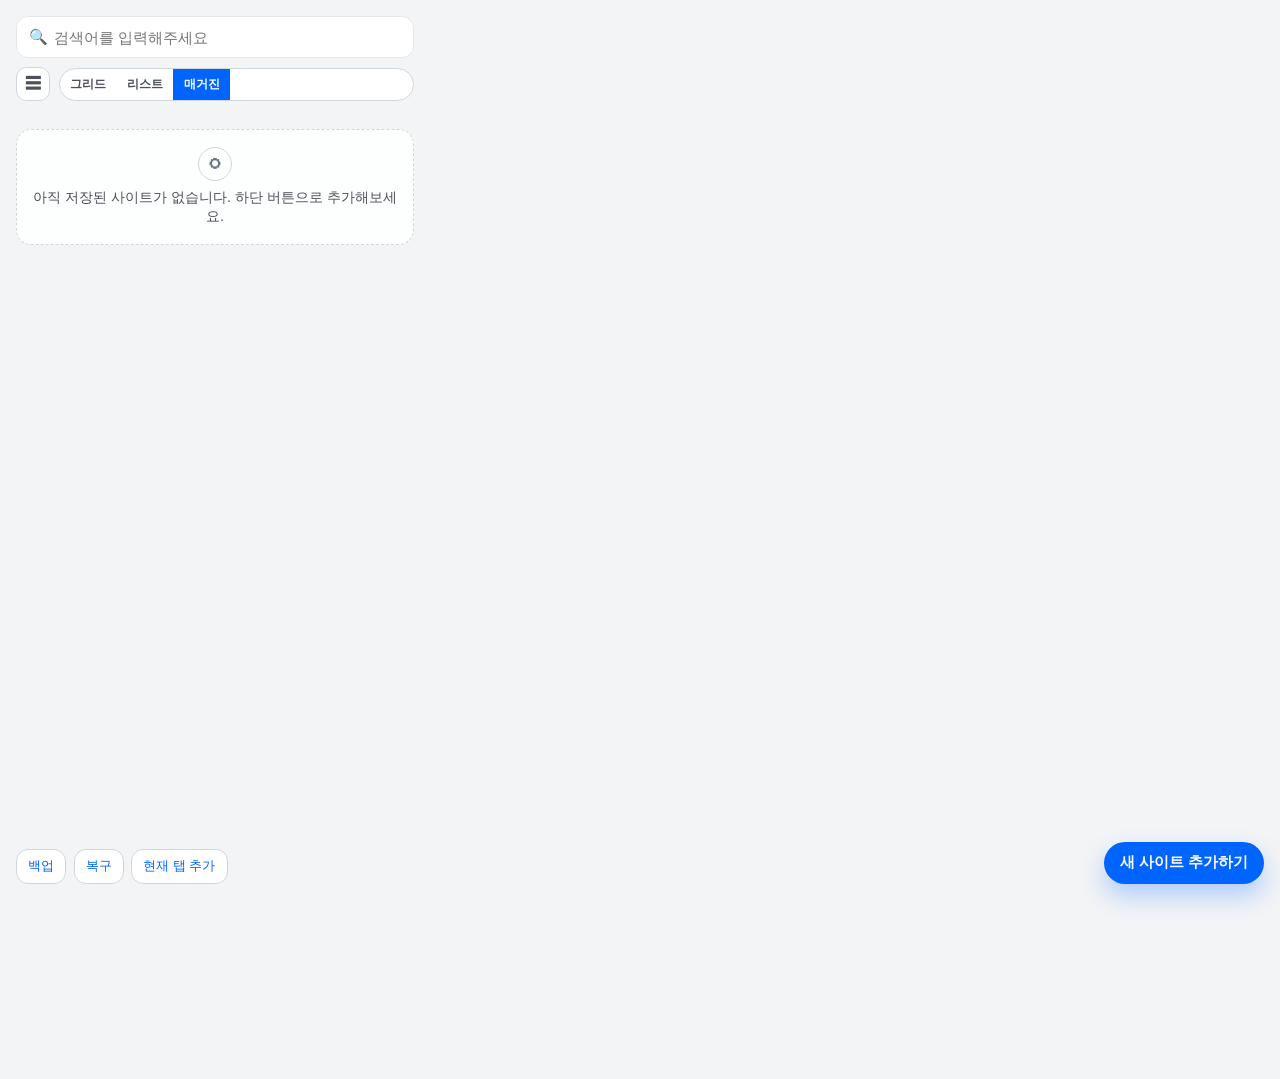
==== extension/popup.html @ ca42a6a8 "feat: implement side panel for folder and tag management with collapsible folders - Added a side pan" ====
<!DOCTYPE html>
<html lang="ko">
<head>
  <meta charset="UTF-8" />
  <meta name="viewport" content="width=device-width, initial-scale=1.0" />
  <title>Remember</title>
  <link rel="stylesheet" href="../app-style.css" />
</head>
<body data-app-context="extension">
  <div class="app-shell">
    <aside id="sidePanel" class="side-panel">
      <div class="side-head">
        <h1>기억해둘 사이트 모음</h1>
        <button id="closeSidePanelBtn" class="side-close" type="button">닫기</button>
      </div>

      <section class="side-section">
        <h2>기본/스마트 뷰</h2>
        <div id="suggestions"></div>
      </section>

      <section class="side-section">
        <div class="facet-toggle" id="facetToggle">
          <button id="showFolderPaneBtn" type="button" data-facet="folders" class="active">폴더</button>
          <button id="showTagPaneBtn" type="button" data-facet="tags">태그</button>
        </div>

        <div id="foldersPane" class="facet-pane">
          <div id="folderFilters"></div>
        </div>

        <div id="tagsPane" class="facet-pane" hidden>
          <details id="tagAccordion" class="tag-accordion">
            <summary>태그 목록</summary>
            <input id="tagSearchInput" type="text" placeholder="태그 검색" />
            <div id="tagFilters"></div>
          </details>
        </div>
      </section>

      <div class="side-footer">
        <button id="openSettingsBtn" class="settings-side-btn" type="button">설정</button>
      </div>
    </aside>

    <div id="sideBackdrop" class="side-backdrop" hidden></div>

    <div class="main-panel">
      <header>
        <div class="controls">
          <button id="openSidePanelBtn" class="menu-btn" type="button">☰</button>
          <div class="search-wrap">
            <span class="search-icon" aria-hidden="true">&#128269;</span>
            <input type="text" id="searchInput" placeholder="검색어를 입력해주세요" />
          </div>
          <select id="sortSelect" hidden>
            <option value="recentAdd">최근 추가</option>
            <option value="recentVisit">최근 방문</option>
            <option value="frequent">자주 방문</option>
          </select>
          <select id="folderFilterSelect" hidden>
            <option value="">전체 폴더</option>
          </select>
          <div class="view-toggle" id="viewToggle">
            <button type="button" data-view-mode="grid">그리드</button>
            <button type="button" data-view-mode="list">리스트</button>
            <button type="button" data-view-mode="magazine" class="active">매거진</button>
          </div>
        </div>
      </header>

      <main>
        <section id="bulkBar" class="bulk-bar" hidden>
          <span id="bulkCount">0개 선택됨</span>
          <button id="bulkToggleVisibleBtn" type="button">현재 목록 전체 선택</button>
          <button id="bulkMoveFolderBtn" type="button">폴더 이동</button>
          <button id="bulkAddTagBtn" type="button">태그 추가</button>
          <button id="bulkRemoveTagBtn" type="button">태그 제거</button>
          <button id="bulkDeleteBtn" type="button" class="danger">선택 삭제</button>
          <button id="bulkClearBtn" type="button">선택 해제</button>
        </section>
        <section id="cardsContainer"></section>
      </main>
    </div>
  </div>

  <div class="settings-overlay" id="settingsOverlay" hidden>
    <section class="settings-panel" role="dialog" aria-modal="true" aria-labelledby="settingsTitle">
      <div class="settings-head">
        <h2 id="settingsTitle">설정</h2>
        <button id="closeSettingsBtn" type="button" class="settings-close">닫기</button>
      </div>

      <section class="appearance-panel">
        <h3>보기 설정</h3>
        <div class="theme-mode-group" id="themeModeGroup" role="group" aria-label="테마 모드">
          <button id="themeAutoBtn" type="button" class="theme-mode-btn" data-theme-mode="auto">자동</button>
          <button id="themeLightBtn" type="button" class="theme-mode-btn" data-theme-mode="light">라이트</button>
          <button id="themeDarkBtn" type="button" class="theme-mode-btn" data-theme-mode="dark">다크</button>
        </div>
        <p id="themeModeHint" class="theme-mode-hint">시스템 테마에 맞춰 자동 적용</p>
      </section>

      <section class="drive-panel">
        <div class="drive-head">
          <h2>Google Drive 동기화</h2>
          <span id="driveStatus" class="drive-status offline">미연결</span>
        </div>
        <div class="drive-actions">
          <button id="driveConnectBtn" type="button">Google 연결</button>
          <button id="driveSyncBtn" type="button" class="primary">양방향 동기화</button>
          <button id="drivePushBtn" type="button">Drive 저장</button>
          <button id="drivePullBtn" type="button">Drive 불러오기</button>
        </div>
        <details class="drive-settings">
          <summary>OAuth 설정</summary>
          <label for="googleClientIdInput">Google OAuth Client ID</label>
          <input id="googleClientIdInput" type="text" placeholder="xxxx.apps.googleusercontent.com" />
          <div class="drive-settings-actions">
            <button id="saveGoogleConfigBtn" type="button">Client ID 저장</button>
            <button id="clearGoogleConfigBtn" type="button">초기화</button>
          </div>
          <p>
            웹과 확장프로그램에서 같은 Client ID를 쓰면 동일한 Drive appDataFolder 파일을 공유합니다.
          </p>
        </details>
      </section>
    </section>
  </div>

  <div class="bottom-utils">
    <button id="exportBtn">백업</button>
    <button id="importBtn">복구</button>
    <button id="bookmarkletBtn">북마클릿</button>
    <button id="saveCurrentTabBtn">현재 탭 추가</button>
  </div>

  <div class="bottom-cta">
    <button id="openSheetBtn">새 사이트 추가하기</button>
  </div>

  <input type="file" id="importFile" accept="application/json" hidden />
  <div id="toastContainer"></div>

  <div class="reader-overlay" id="readerOverlay" hidden>
    <article class="reader-panel">
      <div class="reader-head">
        <button id="readerCloseBtn" type="button">닫기</button>
        <a id="readerOpenOriginal" href="#" target="_blank" rel="noopener noreferrer">원문 열기</a>
      </div>
      <h2 id="readerTitle"></h2>
      <p id="readerSubline"></p>
      <div id="readerImages" class="reader-images"></div>
      <div id="readerBody" class="reader-body"></div>
    </article>
  </div>

  <div class="sheet-overlay" id="sheetOverlay">
    <div class="sheet" id="sheet">
      <div class="sheet-header" id="sheetTitle">새 사이트 추가</div>
      <div class="field-group" id="step1">
        <label for="siteUrl">URL</label>
        <input type="url" id="siteUrl" placeholder="https://example.com" required />
        <div class="sheet-buttons">
          <button type="button" class="btn-secondary" id="cancelBtn1">취소</button>
          <button type="button" class="btn-primary" id="nextBtn">다음</button>
        </div>
      </div>
      <div class="field-group" id="step2">
        <div class="metadata-preview" id="metadataPreview" hidden>
          <img id="metadataThumb" alt="미리보기 썸네일" />
          <div class="metadata-preview-text">
            <div class="metadata-site">
              <img id="metadataFavicon" alt="" />
              <span id="metadataDomain"></span>
            </div>
            <p id="metadataDescription"></p>
          </div>
        </div>
        <p class="metadata-hint" id="metadataHint">URL 입력 시 Open Graph 메타데이터를 자동 추출합니다.</p>
        <label for="siteName">사이트 이름</label>
        <input type="text" id="siteName" placeholder="사이트 이름" />
        <label for="siteFolder">폴더</label>
        <input type="text" id="siteFolder" placeholder="기본" list="folderSuggestions" />
        <label for="siteThumbUrl">썸네일 URL</label>
        <input type="url" id="siteThumbUrl" placeholder="자동 추출" />
        <label for="siteFaviconUrl">파비콘 URL</label>
        <input type="url" id="siteFaviconUrl" placeholder="자동 추출" />
        <label for="siteTags">태그 (띄어쓰기 또는 쉼표로 구분)</label>
        <input type="text" id="siteTags" placeholder="예: 개발 디자인" list="tagSuggestions" />
        <label for="siteDesc">메모 (선택)</label>
        <textarea id="siteDesc" rows="3" placeholder="메모"></textarea>
        <div class="sheet-buttons">
          <button type="button" class="btn-secondary" id="backBtn">이전</button>
          <button type="button" class="btn-primary" id="saveBtn">완료</button>
        </div>
      </div>
    </div>
  </div>

  <datalist id="folderSuggestions"></datalist>
  <datalist id="tagSuggestions"></datalist>

  <script src="../app.js"></script>
</body>
</html>
---- app-style.css ----
:root {
  --toss-blue: #0064ff;
  --gray-50: #f9fafb;
  --gray-100: #f2f4f6;
  --gray-200: #e5e8eb;
  --gray-300: #d1d6db;
  --gray-700: #4d5159;
  --gray-800: #374151;
  --card-radius: 1.25rem;
  --transition-fast: 0.25s;
}

* {
  box-sizing: border-box;
}

body {
  margin: 0;
  font-family: "Segoe UI", "Apple SD Gothic Neo", sans-serif;
  background-color: var(--gray-100);
  color: var(--gray-700);
  min-height: 100vh;
  position: relative;
  padding-bottom: 7.2rem;
  transition: background-color var(--transition-fast), color var(--transition-fast);
}

[hidden] {
  display: none !important;
}

.app-shell {
  display: grid;
  grid-template-columns: 272px minmax(0, 1fr);
  min-height: 100vh;
}

.side-panel {
  position: sticky;
  top: 0;
  height: 100vh;
  overflow-y: auto;
  border-right: 1px solid var(--gray-200);
  background: rgba(255, 255, 255, 0.78);
  backdrop-filter: blur(10px);
  padding: 0.95rem 0.75rem 0.75rem;
  display: flex;
  flex-direction: column;
  gap: 0.75rem;
}

.side-head {
  display: flex;
  align-items: center;
  justify-content: space-between;
  gap: 0.45rem;
}

.side-head h1 {
  margin: 0;
  font-size: 1.05rem;
  line-height: 1.3;
  color: var(--gray-800);
}

.side-close {
  display: none;
  border: 1px solid var(--gray-300);
  border-radius: 0.6rem;
  background: #fff;
  color: var(--gray-700);
  font-size: 0.76rem;
  font-weight: 600;
  padding: 0.35rem 0.5rem;
  cursor: pointer;
}

.side-section {
  border: 1px solid var(--gray-200);
  background: rgba(255, 255, 255, 0.88);
  border-radius: 0.82rem;
  padding: 0.58rem;
}

.side-section h2 {
  margin: 0 0 0.52rem;
  font-size: 0.78rem;
  color: #64748b;
  font-weight: 700;
}

#suggestions {
  display: flex;
  flex-direction: column;
  gap: 0.34rem;
}

.suggestion {
  border: 1px solid var(--gray-300);
  border-radius: 0.65rem;
  background: #fff;
  color: var(--gray-700);
  font-size: 0.78rem;
  font-weight: 600;
  padding: 0.45rem 0.55rem;
  cursor: pointer;
}

.facet-toggle {
  display: grid;
  grid-template-columns: 1fr 1fr;
  gap: 0.42rem;
  margin-bottom: 0.5rem;
}

.facet-toggle button {
  border: 1px solid var(--gray-300);
  border-radius: 0.62rem;
  background: #fff;
  color: var(--gray-700);
  font-size: 0.77rem;
  font-weight: 700;
  padding: 0.42rem 0.4rem;
  cursor: pointer;
}

.facet-toggle button.active {
  border-color: var(--toss-blue);
  background: rgba(0, 100, 255, 0.12);
  color: #0b4ccc;
}

.facet-pane {
  min-width: 0;
}

.tag-accordion summary {
  cursor: pointer;
  font-size: 0.78rem;
  color: var(--gray-800);
  font-weight: 700;
}

#tagSearchInput {
  margin-top: 0.45rem;
  width: 100%;
  border: 1px solid var(--gray-200);
  border-radius: 0.6rem;
  padding: 0.45rem 0.56rem;
  font-size: 0.78rem;
}

#folderFilters {
  display: flex;
  flex-direction: column;
  gap: 0.35rem;
}

.folder-chip {
  width: 100%;
  display: inline-flex;
  align-items: center;
  gap: 0.35rem;
  padding: 0.41rem 0.58rem;
  border-radius: 0.68rem;
  border: 1px solid var(--gray-300);
  background: #fff;
  color: var(--gray-700);
  font-size: 0.78rem;
  font-weight: 600;
  cursor: pointer;
  user-select: none;
  justify-content: flex-start;
}

.folder-chip.folder-node {
  padding-left: calc(0.6rem + (var(--level, 0) * 0.95rem));
}

.folder-chip::before {
  content: "";
  width: 0.5rem;
  height: 0.37rem;
  border: 1.4px solid currentColor;
  border-radius: 2px;
  border-top-width: 2px;
  opacity: 0.62;
  flex: 0 0 auto;
}

.folder-chip .count {
  margin-left: auto;
  border-radius: 999px;
  background: rgba(15, 23, 42, 0.08);
  padding: 0.08rem 0.34rem;
  font-size: 0.68rem;
  font-weight: 700;
  line-height: 1.2;
  min-width: 1.7rem;
  text-align: center;
}

.folder-toggle {
  color: inherit;
  width: 1rem;
  height: 1rem;
  border-radius: 4px;
  padding: 0.02rem;
  margin-right: 0.1rem;
  font-size: 0.74rem;
  line-height: 1;
  cursor: pointer;
  opacity: 0.8;
  flex: 0 0 auto;
  display: inline-flex;
  align-items: center;
  justify-content: center;
}

.folder-toggle:hover {
  opacity: 1;
}

.folder-chip.active {
  background: var(--toss-blue);
  border-color: var(--toss-blue);
  color: #fff;
}

.folder-chip.active .count {
  background: rgba(255, 255, 255, 0.2);
}

.folder-chip.drop-ready {
  border-color: var(--toss-blue);
  box-shadow: 0 0 0 2px rgba(0, 100, 255, 0.2);
}

body.dragging-bookmark .folder-chip {
  transition: box-shadow 0.16s ease, border-color 0.16s ease;
}

#tagFilters {
  margin-top: 0.46rem;
  display: flex;
  flex-wrap: wrap;
  gap: 0.42rem;
}

.tag-chip {
  padding: 0.33rem 0.66rem;
  border: 1px solid var(--gray-300);
  border-radius: 999px;
  font-size: 0.74rem;
  cursor: pointer;
  user-select: none;
  background-color: #fff;
}

.tag-chip::before {
  content: "#";
  margin-right: 0.22rem;
  opacity: 0.72;
}

.tag-chip.selected {
  background-color: var(--toss-blue);
  color: #fff;
  border-color: var(--toss-blue);
}

.tag-empty {
  font-size: 0.75rem;
  color: #64748b;
  padding: 0.25rem 0.1rem;
}

.side-footer {
  margin-top: auto;
  padding-top: 0.2rem;
}

.settings-side-btn {
  width: 100%;
  border: 1px solid var(--gray-300);
  background: #fff;
  color: var(--gray-700);
  border-radius: 0.7rem;
  padding: 0.5rem 0.62rem;
  font-size: 0.8rem;
  font-weight: 700;
  cursor: pointer;
}

.main-panel {
  min-width: 0;
}

header {
  padding: 1rem 1rem 0.35rem;
}

.controls {
  margin-top: 0;
  display: flex;
  align-items: center;
  gap: 0.58rem;
}

.search-wrap {
  flex: 1;
  min-width: 0;
  display: flex;
  align-items: center;
  gap: 0.42rem;
  border: 1px solid var(--gray-200);
  border-radius: 0.74rem;
  background: #fff;
  padding: 0 0.72rem;
}

.search-icon {
  color: #64748b;
  font-size: 0.94rem;
  line-height: 1;
  flex: 0 0 auto;
}

.menu-btn {
  display: none;
  border: 1px solid var(--gray-300);
  background: #fff;
  color: var(--gray-700);
  border-radius: 0.64rem;
  width: 2.1rem;
  height: 2.1rem;
  font-size: 1rem;
  font-weight: 700;
  cursor: pointer;
}

.search-wrap input[type="text"] {
  flex: 1;
  min-width: 0;
  padding: 0.72rem 0;
  border: none;
  outline: none;
  background: transparent;
  font-size: 0.95rem;
  color: inherit;
}

.controls select {
  padding: 0.65rem 0.82rem;
  font-size: 0.88rem;
  border-radius: 0.7rem;
  border: 1px solid var(--gray-200);
  background-color: #fff;
  color: var(--gray-700);
}

.view-toggle {
  display: inline-flex;
  align-items: center;
  border: 1px solid var(--gray-300);
  border-radius: 999px;
  background: #fff;
  overflow: hidden;
  margin-left: auto;
}

.view-toggle button {
  border: none;
  background: transparent;
  color: var(--gray-700);
  font-size: 0.76rem;
  font-weight: 600;
  padding: 0.44rem 0.65rem;
  cursor: pointer;
}

.view-toggle button.active {
  background: var(--toss-blue);
  color: #fff;
}

.side-backdrop {
  display: none;
}

.settings-overlay {
  position: fixed;
  inset: 0;
  z-index: 220;
  display: flex;
  align-items: flex-start;
  justify-content: center;
  padding: 0 1rem 1rem;
  background: rgba(15, 23, 42, 0.18);
  backdrop-filter: blur(6px);
  opacity: 0;
  pointer-events: none;
  transition: opacity var(--transition-fast);
}

.settings-overlay.open {
  opacity: 1;
  pointer-events: auto;
}

.settings-panel {
  width: min(940px, 100%);
  margin-top: 4.1rem;
  border-radius: 1.15rem;
  border: 1px solid rgba(255, 255, 255, 0.7);
  background: rgba(255, 255, 255, 0.72);
  backdrop-filter: blur(16px) saturate(140%);
  box-shadow: 0 18px 40px rgba(15, 23, 42, 0.18);
  max-height: calc(100vh - 5.2rem);
  overflow-y: auto;
  padding: 1rem;
  transform: translateY(-10px) scale(0.985);
  transition: transform var(--transition-fast);
}

.settings-overlay.open .settings-panel {
  transform: translateY(0) scale(1);
}

.settings-head {
  display: flex;
  align-items: center;
  justify-content: space-between;
  gap: 0.8rem;
  margin-bottom: 0.85rem;
}

.settings-head h2 {
  margin: 0;
  font-size: 1rem;
  color: var(--gray-800);
}

.settings-close {
  border: 1px solid var(--gray-300);
  background: rgba(255, 255, 255, 0.85);
  color: var(--gray-700);
  border-radius: 0.65rem;
  padding: 0.4rem 0.7rem;
  font-size: 0.8rem;
  font-weight: 600;
  cursor: pointer;
}

.appearance-panel {
  margin-bottom: 0.75rem;
  border: 1px solid var(--gray-200);
  border-radius: 0.9rem;
  padding: 0.7rem;
  background: rgba(255, 255, 255, 0.8);
}

.appearance-panel h3 {
  margin: 0 0 0.5rem;
  font-size: 0.86rem;
  color: var(--gray-800);
}

.theme-mode-group {
  display: grid;
  grid-template-columns: repeat(3, minmax(0, 1fr));
  gap: 0.45rem;
}

.theme-mode-btn {
  border: 1px solid var(--gray-300);
  border-radius: 0.7rem;
  background: #fff;
  color: var(--gray-700);
  padding: 0.55rem 0.2rem;
  font-size: 0.8rem;
  font-weight: 600;
  cursor: pointer;
}

.theme-mode-btn.active {
  border-color: var(--toss-blue);
  background: var(--toss-blue);
  color: #fff;
}

.theme-mode-hint {
  margin: 0.45rem 0 0;
  color: #6b7280;
  font-size: 0.76rem;
}

.theme-toggle-btn {
  width: 100%;
  border: 1px solid var(--gray-300);
  border-radius: 0.7rem;
  background: #fff;
  color: var(--gray-700);
  padding: 0.55rem 0.65rem;
  font-size: 0.8rem;
  font-weight: 600;
  cursor: pointer;
}

.drive-panel {
  margin-top: 0;
  background: rgba(255, 255, 255, 0.78);
  border: 1px solid var(--gray-200);
  border-radius: 1rem;
  padding: 0.9rem;
}

.drive-head {
  display: flex;
  align-items: center;
  justify-content: space-between;
  gap: 0.75rem;
}

.drive-head h2 {
  margin: 0;
  font-size: 0.95rem;
  font-weight: 700;
}

.drive-status {
  font-size: 0.75rem;
  border-radius: 999px;
  padding: 0.2rem 0.55rem;
  font-weight: 600;
}

.drive-status.offline {
  background: #fee2e2;
  color: #991b1b;
}

.drive-status.connected {
  background: #dcfce7;
  color: #166534;
}

.drive-status.syncing {
  background: #dbeafe;
  color: #1d4ed8;
}

.drive-actions {
  margin-top: 0.75rem;
  display: grid;
  grid-template-columns: repeat(2, minmax(0, 1fr));
  gap: 0.45rem;
}

.drive-actions button {
  border: 1px solid var(--gray-300);
  background: #fff;
  border-radius: 0.7rem;
  padding: 0.5rem 0.7rem;
  font-size: 0.8rem;
  color: var(--gray-700);
  cursor: pointer;
}

.drive-actions button.primary {
  border-color: var(--toss-blue);
  color: #fff;
  background: var(--toss-blue);
}

.drive-settings {
  margin-top: 0.7rem;
  border-top: 1px solid var(--gray-200);
  padding-top: 0.7rem;
}

.drive-settings summary {
  cursor: pointer;
  color: var(--gray-800);
  font-size: 0.83rem;
  font-weight: 600;
}

.drive-settings label {
  display: block;
  margin-top: 0.6rem;
  margin-bottom: 0.25rem;
  font-size: 0.8rem;
}

.drive-settings input {
  width: 100%;
  border: 1px solid var(--gray-200);
  border-radius: 0.65rem;
  padding: 0.55rem 0.7rem;
  font-size: 0.82rem;
}

.drive-settings-actions {
  margin-top: 0.5rem;
  display: flex;
  gap: 0.4rem;
}

.drive-settings-actions button {
  border: 1px solid var(--gray-300);
  border-radius: 0.6rem;
  background: #fff;
  color: var(--gray-700);
  padding: 0.45rem 0.6rem;
  font-size: 0.76rem;
  cursor: pointer;
}

.drive-settings p {
  margin: 0.6rem 0 0;
  color: #6b7280;
  font-size: 0.74rem;
  line-height: 1.4;
}

main {
  padding: 1rem;
}

.bulk-bar {
  margin-bottom: 0.75rem;
  display: flex;
  flex-wrap: wrap;
  align-items: center;
  gap: 0.4rem;
  padding: 0.55rem 0.6rem;
  border: 1px solid var(--gray-200);
  border-radius: 0.85rem;
  background: rgba(255, 255, 255, 0.9);
}

.bulk-bar span {
  margin-right: 0.2rem;
  font-size: 0.78rem;
  font-weight: 700;
  color: var(--gray-800);
}

.bulk-bar button {
  border: 1px solid var(--gray-300);
  border-radius: 0.65rem;
  background: #fff;
  color: var(--gray-700);
  font-size: 0.74rem;
  font-weight: 600;
  padding: 0.35rem 0.56rem;
  cursor: pointer;
}

.bulk-bar button.danger {
  border-color: #fecaca;
  background: #fff1f2;
  color: #b91c1c;
}

#cardsContainer {
  display: grid;
  gap: 0.75rem;
}

#cardsContainer > p {
  margin: 0.75rem 0 0;
  font-size: 0.95rem;
}

.empty-state {
  margin-top: 0.4rem;
  padding: 1.1rem 0.8rem;
  border-radius: 0.95rem;
  border: 1px dashed var(--gray-300);
  background: rgba(255, 255, 255, 0.86);
  text-align: center;
}

.empty-icon {
  width: 2.1rem;
  height: 2.1rem;
  margin: 0 auto 0.45rem;
  border-radius: 999px;
  border: 1px solid var(--gray-300);
  color: #6b7280;
  font-size: 1.2rem;
  line-height: 1.95rem;
}

.empty-state p {
  margin: 0;
  font-size: 0.9rem;
}

.cards-sentinel {
  margin: 0.1rem auto 0;
  padding: 0.42rem 0.7rem;
  font-size: 0.74rem;
  color: #6b7280;
  border: 1px dashed var(--gray-300);
  border-radius: 999px;
  background: rgba(255, 255, 255, 0.84);
}

#cardsContainer.view-grid {
  grid-template-columns: repeat(auto-fill, minmax(210px, 1fr));
}

#cardsContainer.view-list,
#cardsContainer.view-magazine {
  display: flex;
  flex-direction: column;
}

.card {
  background-color: #fff;
  border-radius: var(--card-radius);
  padding: 1rem;
  box-shadow: 0 2px 4px rgba(0, 0, 0, 0.05);
  display: flex;
  flex-direction: row;
  position: relative;
  gap: 0.75rem;
}

.card-select {
  position: absolute;
  top: 0.78rem;
  left: 0.78rem;
  z-index: 2;
  display: inline-flex;
}

.card-select input {
  width: 15px;
  height: 15px;
  accent-color: var(--toss-blue);
  cursor: pointer;
}

.card .pin {
  position: absolute;
  top: 0.75rem;
  right: 0.75rem;
  font-size: 1.2rem;
  cursor: pointer;
  color: var(--gray-300);
  transition: color var(--transition-fast);
}

.card .pin.pinned {
  color: var(--toss-blue);
}

.card.selected {
  box-shadow: 0 0 0 2px rgba(0, 100, 255, 0.35), 0 12px 24px rgba(15, 23, 42, 0.09);
}

.card.keyboard-focus {
  box-shadow: 0 0 0 2px rgba(37, 99, 235, 0.42), 0 14px 26px rgba(15, 23, 42, 0.1);
}

.card.dragging {
  opacity: 0.76;
}

.card-title {
  font-weight: 600;
  font-size: 1rem;
  padding-right: 1.7rem;
  padding-left: 1.2rem;
}

.card-main {
  min-width: 0;
  flex: 1;
  display: flex;
  flex-direction: column;
  gap: 0.5rem;
}

.card-title-row {
  display: flex;
  align-items: center;
  gap: 0.45rem;
}

.card-favicon {
  width: 18px;
  height: 18px;
  border-radius: 4px;
  object-fit: contain;
  border: 1px solid var(--gray-200);
  background: #fff;
  flex: 0 0 auto;
}

.card-folder {
  margin-left: auto;
  display: inline-flex;
  align-items: center;
  gap: 0.3rem;
  font-size: 0.72rem;
  font-weight: 600;
  border-radius: 999px;
  border: 1px solid #c7d2fe;
  background: #eef3ff;
  color: #1e3a8a;
  padding: 0.22rem 0.55rem;
  white-space: nowrap;
  max-width: 46%;
  overflow: hidden;
  text-overflow: ellipsis;
}

.card-folder::before {
  content: "";
  width: 0.5rem;
  height: 0.37rem;
  border: 1.4px solid currentColor;
  border-radius: 2px;
  border-top-width: 2px;
  opacity: 0.65;
  flex: 0 0 auto;
}

.card-media {
  width: 156px;
  height: 104px;
  border-radius: 0.9rem;
  overflow: hidden;
  border: 1px solid var(--gray-200);
  background: linear-gradient(145deg, #e2e8f0, #f8fafc);
  flex: 0 0 auto;
}

.card-media.has-media-favicon {
  display: flex;
  align-items: center;
  justify-content: center;
}

.card-media img {
  width: 100%;
  height: 100%;
  object-fit: cover;
  display: block;
}

.card-media .fallback {
  width: 100%;
  height: 100%;
  display: flex;
  align-items: center;
  justify-content: center;
  color: #1f2937;
  font-size: 1.2rem;
  font-weight: 700;
}

.card-media .media-favicon {
  width: 56px;
  height: 56px;
  border-radius: 12px;
  object-fit: contain;
  border: 1px solid var(--gray-300);
  background: #fff;
  margin: 0;
  display: block;
}

.card-desc {
  font-size: 0.9rem;
  color: #6b7280;
}

.card-tags {
  display: flex;
  flex-wrap: wrap;
  gap: 0.4rem;
  margin-top: 0.2rem;
}

.card-tags span {
  background-color: var(--gray-200);
  font-size: 0.7rem;
  padding: 0.2rem 0.5rem;
  border-radius: 0.75rem;
}

.card-meta {
  font-size: 0.7rem;
  color: var(--gray-700);
}

.card-actions {
  margin-top: 0.5rem;
  display: flex;
  gap: 0.75rem;
  flex-wrap: wrap;
}

.card-actions a,
.card-actions button {
  color: var(--toss-blue);
  text-decoration: none;
  font-size: 0.9rem;
  font-weight: 500;
  background: none;
  border: none;
  cursor: pointer;
  padding: 0;
}

#cardsContainer.view-grid .card {
  flex-direction: column;
}

#cardsContainer.view-grid .card-media {
  width: 100%;
  height: 136px;
}

#cardsContainer.view-list .card {
  gap: 0.4rem;
  padding: 0.85rem 1rem;
}

#cardsContainer.view-list .card-media,
#cardsContainer.view-list .card-desc,
#cardsContainer.view-list .card-tags,
#cardsContainer.view-list .card-meta {
  display: none;
}

#cardsContainer.view-list .card-actions {
  margin-top: 0.2rem;
}

.bottom-utils {
  position: fixed;
  left: 1rem;
  bottom: 1rem;
  display: flex;
  justify-content: flex-start;
  align-items: center;
  flex-wrap: wrap;
  max-width: calc(100% - 9rem);
  gap: 0.45rem;
  pointer-events: none;
  z-index: 60;
}

.bottom-utils button {
  pointer-events: all;
  padding: 0.5rem 0.7rem;
  font-size: 0.8rem;
  border-radius: 0.75rem;
  border: 1px solid var(--gray-300);
  background-color: rgba(255, 255, 255, 0.96);
  backdrop-filter: blur(8px);
  color: var(--toss-blue);
  cursor: pointer;
  white-space: nowrap;
}

#saveCurrentTabBtn {
  display: none;
}

body[data-app-context="extension"] #saveCurrentTabBtn {
  display: inline-block;
}

body[data-app-context="extension"] #bookmarkletBtn {
  display: none;
}

.bottom-cta {
  position: fixed;
  right: 1rem;
  bottom: 1rem;
  padding: 0;
  background: transparent;
  box-shadow: none;
  z-index: 70;
}

.bottom-cta button {
  width: auto;
  min-width: 8.8rem;
  padding: 0.72rem 1rem;
  font-size: 0.92rem;
  font-weight: 600;
  background-color: var(--toss-blue);
  color: #fff;
  border: none;
  border-radius: 999px;
  box-shadow: 0 12px 24px rgba(0, 100, 255, 0.27);
  cursor: pointer;
}

.sheet-overlay {
  position: fixed;
  left: 0;
  right: 0;
  top: 0;
  bottom: 0;
  background-color: rgba(0, 0, 0, 0.4);
  backdrop-filter: blur(2px);
  display: none;
  align-items: flex-end;
  justify-content: center;
  z-index: 100;
}

.sheet {
  background-color: #fff;
  width: 100%;
  max-height: 90vh;
  border-top-left-radius: var(--card-radius);
  border-top-right-radius: var(--card-radius);
  box-shadow: 0 -2px 8px rgba(0, 0, 0, 0.1);
  transform: translateY(100%);
  transition: transform var(--transition-fast);
  padding: 1.5rem;
  overflow-y: auto;
}

.sheet.open {
  transform: translateY(0);
}

.sheet-header {
  font-size: 1.2rem;
  font-weight: 700;
  margin-bottom: 1rem;
}

.sheet .field-group {
  margin-bottom: 1rem;
  display: none;
  flex-direction: column;
}

.sheet .field-group.active {
  display: flex;
}

.metadata-preview {
  border: 1px solid var(--gray-200);
  border-radius: 0.85rem;
  background: #fff;
  display: flex;
  gap: 0.65rem;
  padding: 0.55rem;
  margin-bottom: 0.5rem;
}

.metadata-preview > img {
  width: 88px;
  height: 64px;
  border-radius: 0.65rem;
  object-fit: cover;
  border: 1px solid var(--gray-200);
  background: #f3f4f6;
}

.metadata-preview-text {
  min-width: 0;
  display: flex;
  flex-direction: column;
  gap: 0.35rem;
}

.metadata-site {
  display: flex;
  align-items: center;
  gap: 0.4rem;
  font-size: 0.76rem;
  color: #4b5563;
}

.metadata-site img {
  width: 16px;
  height: 16px;
  border-radius: 4px;
  border: 1px solid var(--gray-200);
  background: #fff;
}

.metadata-preview-text p {
  margin: 0;
  font-size: 0.78rem;
  color: #4b5563;
  line-height: 1.35;
}

.metadata-hint {
  margin: 0 0 0.55rem;
  color: #6b7280;
  font-size: 0.76rem;
}

.sheet label {
  margin-bottom: 0.3rem;
  font-size: 0.9rem;
  font-weight: 500;
}

.sheet input,
.sheet textarea {
  width: 100%;
  padding: 0.8rem 1rem;
  font-size: 1rem;
  border: 1px solid var(--gray-200);
  border-radius: 0.75rem;
}

.sheet-buttons {
  display: flex;
  gap: 0.5rem;
  margin-top: 1rem;
}

.sheet-buttons button {
  flex: 1;
  padding: 0.8rem;
  font-size: 1rem;
  border: none;
  border-radius: 0.75rem;
  cursor: pointer;
}

.btn-secondary {
  background-color: var(--gray-200);
  color: var(--gray-700);
}

.btn-primary {
  background-color: var(--toss-blue);
  color: #fff;
}

.reader-overlay {
  position: fixed;
  inset: 0;
  z-index: 180;
  background: rgba(15, 23, 42, 0.45);
  backdrop-filter: blur(4px);
  display: flex;
  align-items: center;
  justify-content: center;
  padding: 1rem;
}

.reader-panel {
  width: min(900px, 100%);
  max-height: calc(100vh - 2rem);
  overflow-y: auto;
  border-radius: 1rem;
  background: #fff;
  border: 1px solid var(--gray-200);
  box-shadow: 0 22px 45px rgba(15, 23, 42, 0.25);
  padding: 1rem 1.1rem 1.35rem;
}

.reader-head {
  display: flex;
  align-items: center;
  justify-content: space-between;
  gap: 0.6rem;
  margin-bottom: 0.85rem;
}

.reader-head button,
.reader-head a {
  border: 1px solid var(--gray-300);
  border-radius: 0.65rem;
  background: #fff;
  color: var(--gray-700);
  font-size: 0.8rem;
  font-weight: 600;
  text-decoration: none;
  padding: 0.4rem 0.65rem;
  cursor: pointer;
}

#readerTitle {
  margin: 0;
  color: var(--gray-800);
  font-size: 1.3rem;
  line-height: 1.3;
}

#readerSubline {
  margin: 0.4rem 0 0.8rem;
  font-size: 0.8rem;
  color: #6b7280;
}

.reader-images {
  display: grid;
  grid-template-columns: repeat(auto-fill, minmax(160px, 1fr));
  gap: 0.55rem;
  margin-bottom: 0.85rem;
}

.reader-images img {
  width: 100%;
  height: 122px;
  object-fit: cover;
  border-radius: 0.75rem;
  border: 1px solid var(--gray-200);
}

.reader-body {
  font-size: 0.95rem;
  line-height: 1.74;
  color: var(--gray-700);
}

.reader-body p {
  margin: 0.58rem 0;
}

#toastContainer {
  position: fixed;
  bottom: 5.8rem;
  left: 50%;
  transform: translateX(-50%);
  display: flex;
  flex-direction: column;
  align-items: center;
  z-index: 200;
}

.toast {
  margin-top: 0.5rem;
  padding: 0.8rem 1rem;
  background-color: rgba(0, 0, 0, 0.85);
  color: #fff;
  border-radius: 0.75rem;
  font-size: 0.85rem;
  display: flex;
  align-items: center;
  gap: 0.5rem;
  animation: fadeIn var(--transition-fast) forwards;
}

.toast button {
  background: none;
  border: none;
  color: #fff;
  text-decoration: underline;
  font-size: 0.85rem;
  cursor: pointer;
}

@keyframes fadeIn {
  from {
    opacity: 0;
    transform: translateY(10px);
  }

  to {
    opacity: 1;
    transform: translateY(0);
  }
}

body[data-app-context="extension"] {
  min-width: 390px;
  max-width: 430px;
  min-height: 620px;
}

body[data-app-context="extension"] h1 {
  font-size: 1rem;
}

body[data-theme="dark"] {
  background: #0b1220;
  color: #cbd5e1;
}

body[data-theme="dark"] .search-wrap,
body[data-theme="dark"] .search-wrap input[type="text"],
body[data-theme="dark"] .controls input[type="text"],
body[data-theme="dark"] .controls select,
body[data-theme="dark"] .sheet input,
body[data-theme="dark"] .sheet textarea,
body[data-theme="dark"] .drive-settings input {
  background: #111827;
  border-color: #334155;
  color: #e2e8f0;
}

body[data-theme="dark"] .search-icon {
  color: #94a3b8;
}

body[data-theme="dark"] .view-toggle,
body[data-theme="dark"] .drive-panel,
body[data-theme="dark"] .settings-panel,
body[data-theme="dark"] .appearance-panel,
body[data-theme="dark"] .bulk-bar,
body[data-theme="dark"] .side-section,
body[data-theme="dark"] .card,
body[data-theme="dark"] .sheet,
body[data-theme="dark"] .reader-panel,
body[data-theme="dark"] .bottom-utils button,
body[data-theme="dark"] .settings-side-btn,
body[data-theme="dark"] .menu-btn,
body[data-theme="dark"] .side-close,
body[data-theme="dark"] #tagSearchInput,
body[data-theme="dark"] .facet-toggle button {
  background: #111827;
  border-color: #334155;
  color: #cbd5e1;
}

body[data-theme="dark"] .side-panel {
  background: rgba(15, 23, 42, 0.82);
  border-color: #334155;
}

body[data-theme="dark"] .side-head h1 {
  color: #e2e8f0;
}

body[data-theme="dark"] .side-section h2,
body[data-theme="dark"] .tag-accordion summary {
  color: #94a3b8;
}

body[data-theme="dark"] .tag-chip,
body[data-theme="dark"] .suggestion,
body[data-theme="dark"] .card-tags span,
body[data-theme="dark"] .folder-chip {
  background: #1f2937;
  border-color: #374151;
  color: #e5e7eb;
}

body[data-theme="dark"] .metadata-preview,
body[data-theme="dark"] .theme-toggle-btn,
body[data-theme="dark"] .theme-mode-btn,
body[data-theme="dark"] .bulk-bar button,
body[data-theme="dark"] .settings-close,
body[data-theme="dark"] .reader-head button,
body[data-theme="dark"] .reader-head a {
  background: #0f172a;
  border-color: #334155;
  color: #e2e8f0;
}

body[data-theme="dark"] .folder-chip .count {
  background: rgba(148, 163, 184, 0.25);
}

body[data-theme="dark"] .folder-chip.active {
  background: var(--toss-blue);
  border-color: var(--toss-blue);
  color: #fff;
}

body[data-theme="dark"] .folder-chip.drop-ready {
  border-color: #60a5fa;
  box-shadow: 0 0 0 2px rgba(96, 165, 250, 0.25);
}

body[data-theme="dark"] .folder-toggle {
  color: #cbd5e1;
}

body[data-theme="dark"] .folder-chip.active .count {
  background: rgba(255, 255, 255, 0.2);
}

body[data-theme="dark"] .card-folder {
  border-color: #3730a3;
  background: #1e1b4b;
  color: #c7d2fe;
}

body[data-theme="dark"] .theme-mode-hint {
  color: #94a3b8;
}

body[data-theme="dark"] .bulk-bar span {
  color: #e2e8f0;
}

body[data-theme="dark"] .bulk-bar button.danger {
  border-color: #7f1d1d;
  background: #3f1d1d;
  color: #fecaca;
}

body[data-theme="dark"] .card-desc,
body[data-theme="dark"] .metadata-preview-text p,
body[data-theme="dark"] .metadata-hint,
body[data-theme="dark"] #readerSubline {
  color: #94a3b8;
}

body[data-theme="dark"] .tag-empty {
  color: #94a3b8;
}

body[data-theme="dark"] .cards-sentinel {
  color: #94a3b8;
  border-color: #334155;
  background: rgba(15, 23, 42, 0.74);
}

body[data-theme="dark"] .empty-state {
  border-color: #334155;
  background: rgba(15, 23, 42, 0.68);
}

body[data-theme="dark"] .empty-icon {
  border-color: #475569;
  color: #94a3b8;
}

body[data-theme="dark"] .reader-body {
  color: #e2e8f0;
}

@media (max-width: 980px) {
  .app-shell {
    display: block;
  }

  .menu-btn,
  .side-close {
    display: inline-flex;
    align-items: center;
    justify-content: center;
  }

  .side-panel {
    position: fixed;
    left: 0;
    top: 0;
    bottom: 0;
    z-index: 150;
    width: min(320px, 86vw);
    transform: translateX(-104%);
    transition: transform var(--transition-fast);
  }

  body.side-open .side-panel {
    transform: translateX(0);
  }

  .side-backdrop {
    position: fixed;
    inset: 0;
    z-index: 140;
    display: block;
    background: rgba(15, 23, 42, 0.42);
    opacity: 0;
    pointer-events: none;
    transition: opacity var(--transition-fast);
  }

  body.side-open .side-backdrop {
    opacity: 1;
    pointer-events: auto;
  }

  body[data-theme="dark"] .side-backdrop {
    background: rgba(2, 6, 23, 0.64);
  }
}

body[data-app-context="extension"] .app-shell {
  display: block;
}

body[data-app-context="extension"] .menu-btn,
body[data-app-context="extension"] .side-close {
  display: inline-flex;
  align-items: center;
  justify-content: center;
}

body[data-app-context="extension"] .side-panel {
  position: fixed;
  left: 0;
  top: 0;
  bottom: 0;
  z-index: 150;
  width: min(320px, 86vw);
  transform: translateX(-104%);
  transition: transform var(--transition-fast);
}

body[data-app-context="extension"].side-open .side-panel {
  transform: translateX(0);
}

body[data-app-context="extension"] .side-backdrop {
  position: fixed;
  inset: 0;
  z-index: 140;
  display: block;
  background: rgba(15, 23, 42, 0.42);
  opacity: 0;
  pointer-events: none;
  transition: opacity var(--transition-fast);
}

body[data-app-context="extension"].side-open .side-backdrop {
  opacity: 1;
  pointer-events: auto;
}

body[data-app-context="extension"] .controls {
  display: grid;
  grid-template-columns: auto minmax(0, 1fr);
  grid-template-areas:
    "search search"
    "menu views";
  align-items: center;
}

body[data-app-context="extension"] .search-wrap {
  grid-area: search;
  width: 100%;
}

body[data-app-context="extension"] .menu-btn {
  grid-area: menu;
}

body[data-app-context="extension"] .view-toggle {
  grid-area: views;
  margin-left: 0;
  width: 100%;
}

body[data-app-context="extension"] {
  padding-bottom: 11.2rem;
}

body[data-app-context="extension"] main {
  padding-bottom: 9.2rem;
}

@media (max-width: 430px) {
  .view-toggle {
    width: 100%;
  }

  .view-toggle button {
    flex: 1;
    text-align: center;
  }

  .settings-overlay {
    padding: 0 0.75rem 0.75rem;
  }

  .settings-panel {
    margin-top: 3rem;
    max-height: calc(100vh - 3.8rem);
    padding: 0.85rem;
  }

  .bottom-utils {
    left: 0.75rem;
    right: 0.75rem;
    bottom: 4.45rem;
    max-width: none;
    justify-content: flex-start;
  }

  .bottom-utils button {
    flex: 1 1 calc(50% - 0.4rem);
  }

  .bottom-cta {
    left: 0.75rem;
    right: 0.75rem;
    bottom: 0.75rem;
  }

  .bottom-cta button {
    width: 100%;
    min-width: 0;
  }

  #cardsContainer.view-grid {
    grid-template-columns: repeat(2, minmax(0, 1fr));
  }

  .bulk-bar {
    gap: 0.34rem;
    padding: 0.5rem;
  }

  .bulk-bar button {
    flex: 1 1 calc(50% - 0.34rem);
  }

  .card-media {
    width: 132px;
    height: 92px;
  }

  .reader-panel {
    padding: 0.85rem;
  }

  .drive-actions {
    grid-template-columns: 1fr;
  }
}
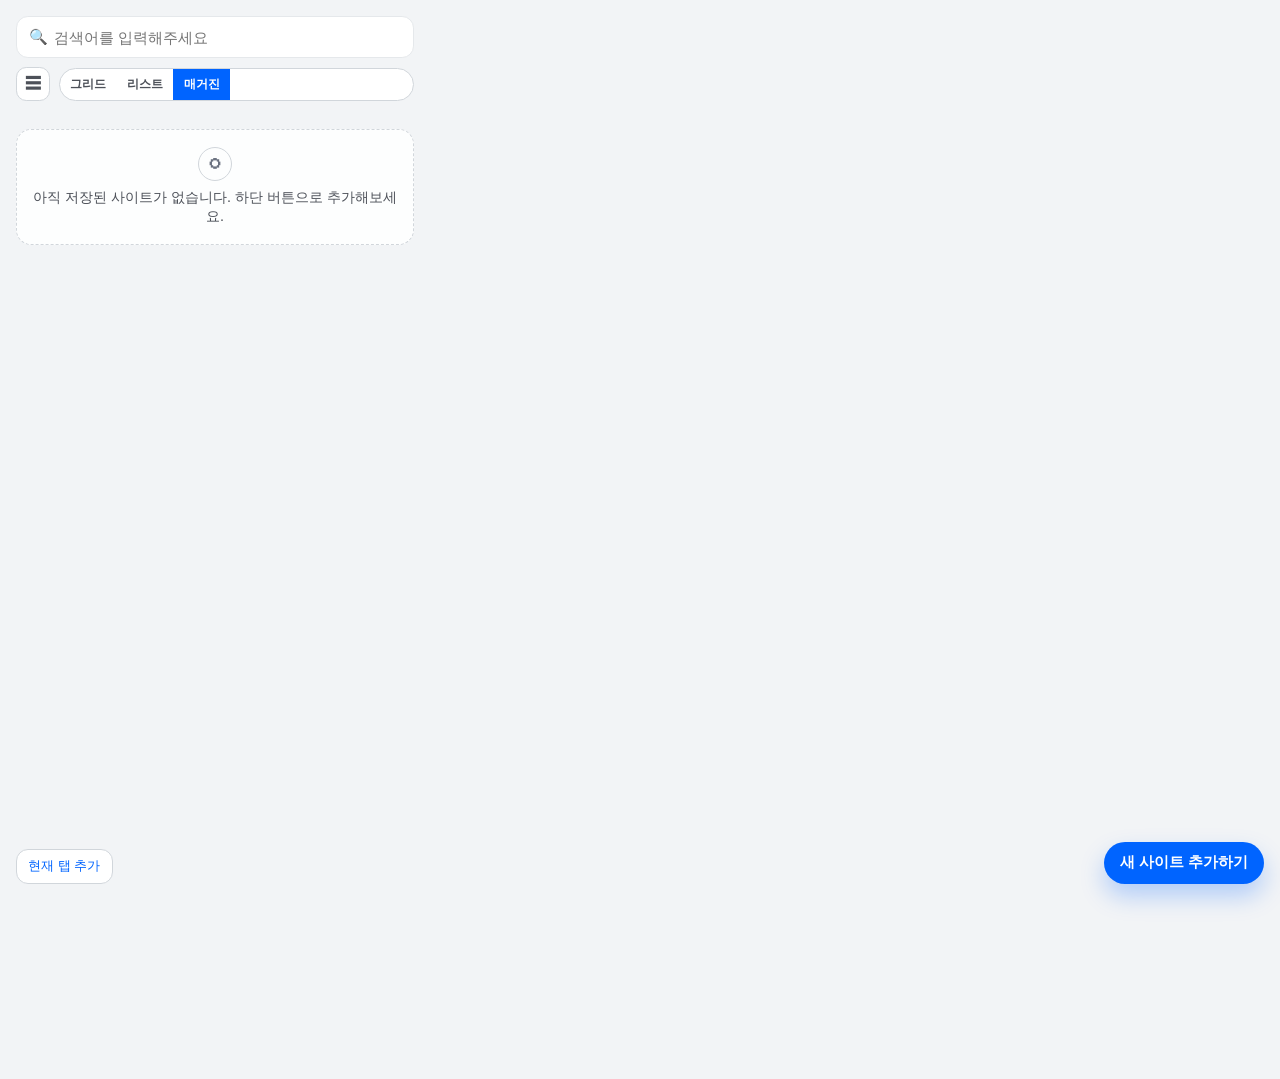
==== commit e9a73b35: "feat: add dead link checking and context menu for saving pages and links - Implemented dead link che" ====
--- a/extension/popup.html
+++ b/extension/popup.html
@@ -101,6 +101,16 @@
         <p id="themeModeHint" class="theme-mode-hint">시스템 테마에 맞춰 자동 적용</p>
       </section>
 
+      <section class="data-panel">
+        <h3>데이터 관리</h3>
+        <div class="data-actions">
+          <button id="exportBtn" type="button">백업 다운로드</button>
+          <button id="importBtn" type="button">백업 복구</button>
+          <button id="checkDeadLinksBtn" type="button">죽은 링크 검사</button>
+          <button id="deleteBrokenLinksBtn" type="button">죽은 링크 일괄 삭제</button>
+        </div>
+      </section>
+
       <section class="drive-panel">
         <div class="drive-head">
           <h2>Google Drive 동기화</h2>
@@ -129,8 +139,6 @@
   </div>
 
   <div class="bottom-utils">
-    <button id="exportBtn">백업</button>
-    <button id="importBtn">복구</button>
     <button id="bookmarkletBtn">북마클릿</button>
     <button id="saveCurrentTabBtn">현재 탭 추가</button>
   </div>
@@ -138,6 +146,7 @@
   <div class="bottom-cta">
     <button id="openSheetBtn">새 사이트 추가하기</button>
   </div>
+  <button id="scrollTopBtn" class="scroll-top-btn" type="button" hidden>↑</button>
 
   <input type="file" id="importFile" accept="application/json" hidden />
   <div id="toastContainer"></div>
@@ -175,6 +184,14 @@
               <span id="metadataDomain"></span>
             </div>
             <p id="metadataDescription"></p>
+          </div>
+        </div>
+        <div class="metadata-skeleton" id="metadataSkeleton" hidden>
+          <div class="skeleton-thumb"></div>
+          <div class="skeleton-lines">
+            <span></span>
+            <span></span>
+            <span></span>
           </div>
         </div>
         <p class="metadata-hint" id="metadataHint">URL 입력 시 Open Graph 메타데이터를 자동 추출합니다.</p>
@@ -187,7 +204,10 @@
         <label for="siteFaviconUrl">파비콘 URL</label>
         <input type="url" id="siteFaviconUrl" placeholder="자동 추출" />
         <label for="siteTags">태그 (띄어쓰기 또는 쉼표로 구분)</label>
-        <input type="text" id="siteTags" placeholder="예: 개발 디자인" list="tagSuggestions" />
+        <div class="tag-chip-input" id="siteTagsChipBox">
+          <input type="text" id="siteTagsEditor" placeholder="태그 입력 후 Enter/Space" />
+        </div>
+        <input type="text" id="siteTags" hidden />
         <label for="siteDesc">메모 (선택)</label>
         <textarea id="siteDesc" rows="3" placeholder="메모"></textarea>
         <div class="sheet-buttons">
--- a/app-style.css
+++ b/app-style.css
@@ -171,10 +171,12 @@
   cursor: pointer;
   user-select: none;
   justify-content: flex-start;
+  min-width: 0;
+  overflow: hidden;
 }
 
 .folder-chip.folder-node {
-  padding-left: calc(0.6rem + (var(--level, 0) * 0.95rem));
+  padding-left: calc(0.56rem + var(--indent, 0rem));
 }
 
 .folder-chip::before {
@@ -198,6 +200,15 @@
   line-height: 1.2;
   min-width: 1.7rem;
   text-align: center;
+  flex: 0 0 auto;
+}
+
+.folder-chip .folder-label {
+  min-width: 0;
+  overflow: hidden;
+  text-overflow: ellipsis;
+  white-space: nowrap;
+  flex: 1 1 auto;
 }
 
 .folder-toggle {
@@ -466,6 +477,36 @@
   color: var(--gray-800);
 }
 
+.data-panel {
+  margin-bottom: 0.75rem;
+  border: 1px solid var(--gray-200);
+  border-radius: 0.9rem;
+  padding: 0.7rem;
+  background: rgba(255, 255, 255, 0.8);
+}
+
+.data-panel h3 {
+  margin: 0 0 0.5rem;
+  font-size: 0.86rem;
+  color: var(--gray-800);
+}
+
+.data-actions {
+  display: grid;
+  grid-template-columns: repeat(2, minmax(0, 1fr));
+  gap: 0.45rem;
+}
+
+.data-actions button {
+  border: 1px solid var(--gray-300);
+  background: #fff;
+  border-radius: 0.7rem;
+  padding: 0.5rem 0.55rem;
+  font-size: 0.79rem;
+  color: var(--gray-700);
+  cursor: pointer;
+}
+
 .theme-mode-group {
   display: grid;
   grid-template-columns: repeat(3, minmax(0, 1fr));
@@ -775,7 +816,7 @@
   font-weight: 600;
   font-size: 1rem;
   padding-right: 1.7rem;
-  padding-left: 1.2rem;
+  padding-left: 0;
 }
 
 .card-main {
@@ -831,6 +872,19 @@
   flex: 0 0 auto;
 }
 
+.link-health-badge {
+  display: inline-flex;
+  align-items: center;
+  border-radius: 999px;
+  border: 1px solid #fecaca;
+  background: #fff1f2;
+  color: #b91c1c;
+  padding: 0.2rem 0.46rem;
+  font-size: 0.68rem;
+  font-weight: 700;
+  white-space: nowrap;
+}
+
 .card-media {
   width: 156px;
   height: 104px;
@@ -1005,6 +1059,24 @@
   border-radius: 999px;
   box-shadow: 0 12px 24px rgba(0, 100, 255, 0.27);
   cursor: pointer;
+}
+
+.scroll-top-btn {
+  position: fixed;
+  right: 1rem;
+  bottom: 4.55rem;
+  z-index: 72;
+  width: 2.35rem;
+  height: 2.35rem;
+  border: 1px solid var(--gray-300);
+  border-radius: 999px;
+  background: rgba(255, 255, 255, 0.94);
+  backdrop-filter: blur(8px);
+  color: var(--gray-700);
+  font-size: 1rem;
+  font-weight: 700;
+  cursor: pointer;
+  box-shadow: 0 6px 14px rgba(15, 23, 42, 0.18);
 }
 
 .sheet-overlay {
@@ -1064,6 +1136,49 @@
   margin-bottom: 0.5rem;
 }
 
+.metadata-skeleton {
+  border: 1px solid var(--gray-200);
+  border-radius: 0.85rem;
+  background: #fff;
+  display: flex;
+  gap: 0.65rem;
+  padding: 0.55rem;
+  margin-bottom: 0.5rem;
+}
+
+.skeleton-thumb {
+  width: 88px;
+  height: 64px;
+  border-radius: 0.65rem;
+  background: linear-gradient(90deg, #e5e7eb 0%, #f3f4f6 50%, #e5e7eb 100%);
+  background-size: 220% 100%;
+  animation: shimmer 1.2s infinite linear;
+}
+
+.skeleton-lines {
+  flex: 1;
+  display: flex;
+  flex-direction: column;
+  justify-content: center;
+  gap: 0.42rem;
+}
+
+.skeleton-lines span {
+  height: 0.58rem;
+  border-radius: 999px;
+  background: linear-gradient(90deg, #e5e7eb 0%, #f3f4f6 50%, #e5e7eb 100%);
+  background-size: 220% 100%;
+  animation: shimmer 1.2s infinite linear;
+}
+
+.skeleton-lines span:nth-child(2) {
+  width: 78%;
+}
+
+.skeleton-lines span:nth-child(3) {
+  width: 62%;
+}
+
 .metadata-preview > img {
   width: 88px;
   height: 64px;
@@ -1107,6 +1222,53 @@
   margin: 0 0 0.55rem;
   color: #6b7280;
   font-size: 0.76rem;
+}
+
+.tag-chip-input {
+  width: 100%;
+  min-height: 2.5rem;
+  border: 1px solid var(--gray-200);
+  border-radius: 0.75rem;
+  background: #fff;
+  display: flex;
+  flex-wrap: wrap;
+  align-items: center;
+  gap: 0.35rem;
+  padding: 0.35rem 0.55rem;
+  margin-bottom: 0.2rem;
+}
+
+.tag-chip-token {
+  display: inline-flex;
+  align-items: center;
+  gap: 0.22rem;
+  border-radius: 999px;
+  border: 1px solid #bfdbfe;
+  background: #e8f1ff;
+  color: #1e3a8a;
+  padding: 0.22rem 0.5rem;
+  font-size: 0.74rem;
+  font-weight: 600;
+}
+
+.tag-chip-token button {
+  border: none;
+  background: transparent;
+  color: inherit;
+  padding: 0;
+  margin: 0;
+  line-height: 1;
+  cursor: pointer;
+}
+
+#siteTagsEditor {
+  border: none;
+  outline: none;
+  background: transparent;
+  min-width: 6.4rem;
+  flex: 1 1 140px;
+  font-size: 0.84rem;
+  color: inherit;
 }
 
 .sheet label {
@@ -1309,6 +1471,7 @@
 
 body[data-theme="dark"] .view-toggle,
 body[data-theme="dark"] .drive-panel,
+body[data-theme="dark"] .data-panel,
 body[data-theme="dark"] .settings-panel,
 body[data-theme="dark"] .appearance-panel,
 body[data-theme="dark"] .bulk-bar,
@@ -1321,7 +1484,10 @@
 body[data-theme="dark"] .menu-btn,
 body[data-theme="dark"] .side-close,
 body[data-theme="dark"] #tagSearchInput,
-body[data-theme="dark"] .facet-toggle button {
+body[data-theme="dark"] .facet-toggle button,
+body[data-theme="dark"] .data-actions button,
+body[data-theme="dark"] .scroll-top-btn,
+body[data-theme="dark"] .tag-chip-input {
   background: #111827;
   border-color: #334155;
   color: #cbd5e1;
@@ -1351,6 +1517,7 @@
 }
 
 body[data-theme="dark"] .metadata-preview,
+body[data-theme="dark"] .metadata-skeleton,
 body[data-theme="dark"] .theme-toggle-btn,
 body[data-theme="dark"] .theme-mode-btn,
 body[data-theme="dark"] .bulk-bar button,
@@ -1377,6 +1544,18 @@
   box-shadow: 0 0 0 2px rgba(96, 165, 250, 0.25);
 }
 
+body[data-theme="dark"] .tag-chip-token {
+  background: rgba(37, 99, 235, 0.22);
+  border-color: #1d4ed8;
+  color: #dbeafe;
+}
+
+body[data-theme="dark"] .skeleton-thumb,
+body[data-theme="dark"] .skeleton-lines span {
+  background: linear-gradient(90deg, #1f2937 0%, #334155 50%, #1f2937 100%);
+  background-size: 220% 100%;
+}
+
 body[data-theme="dark"] .folder-toggle {
   color: #cbd5e1;
 }
@@ -1389,6 +1568,12 @@
   border-color: #3730a3;
   background: #1e1b4b;
   color: #c7d2fe;
+}
+
+body[data-theme="dark"] .link-health-badge {
+  border-color: #7f1d1d;
+  background: rgba(127, 29, 29, 0.28);
+  color: #fecaca;
 }
 
 body[data-theme="dark"] .theme-mode-hint {
@@ -1559,6 +1744,30 @@
 }
 
 @media (max-width: 430px) {
+  .controls {
+    display: grid;
+    grid-template-columns: auto minmax(0, 1fr);
+    grid-template-areas:
+      "search search"
+      "menu views";
+    align-items: center;
+  }
+
+  .controls .search-wrap {
+    grid-area: search;
+    width: 100%;
+  }
+
+  .controls .menu-btn {
+    grid-area: menu;
+  }
+
+  .controls .view-toggle {
+    grid-area: views;
+    margin-left: 0;
+    width: 100%;
+  }
+
   .view-toggle {
     width: 100%;
   }
@@ -1601,6 +1810,11 @@
     min-width: 0;
   }
 
+  .scroll-top-btn {
+    right: 0.75rem;
+    bottom: 4.95rem;
+  }
+
   #cardsContainer.view-grid {
     grid-template-columns: repeat(2, minmax(0, 1fr));
   }
@@ -1626,4 +1840,17 @@
   .drive-actions {
     grid-template-columns: 1fr;
   }
-}
+
+  .data-actions {
+    grid-template-columns: 1fr;
+  }
+}
+
+@keyframes shimmer {
+  from {
+    background-position: 200% 0;
+  }
+  to {
+    background-position: -40% 0;
+  }
+}
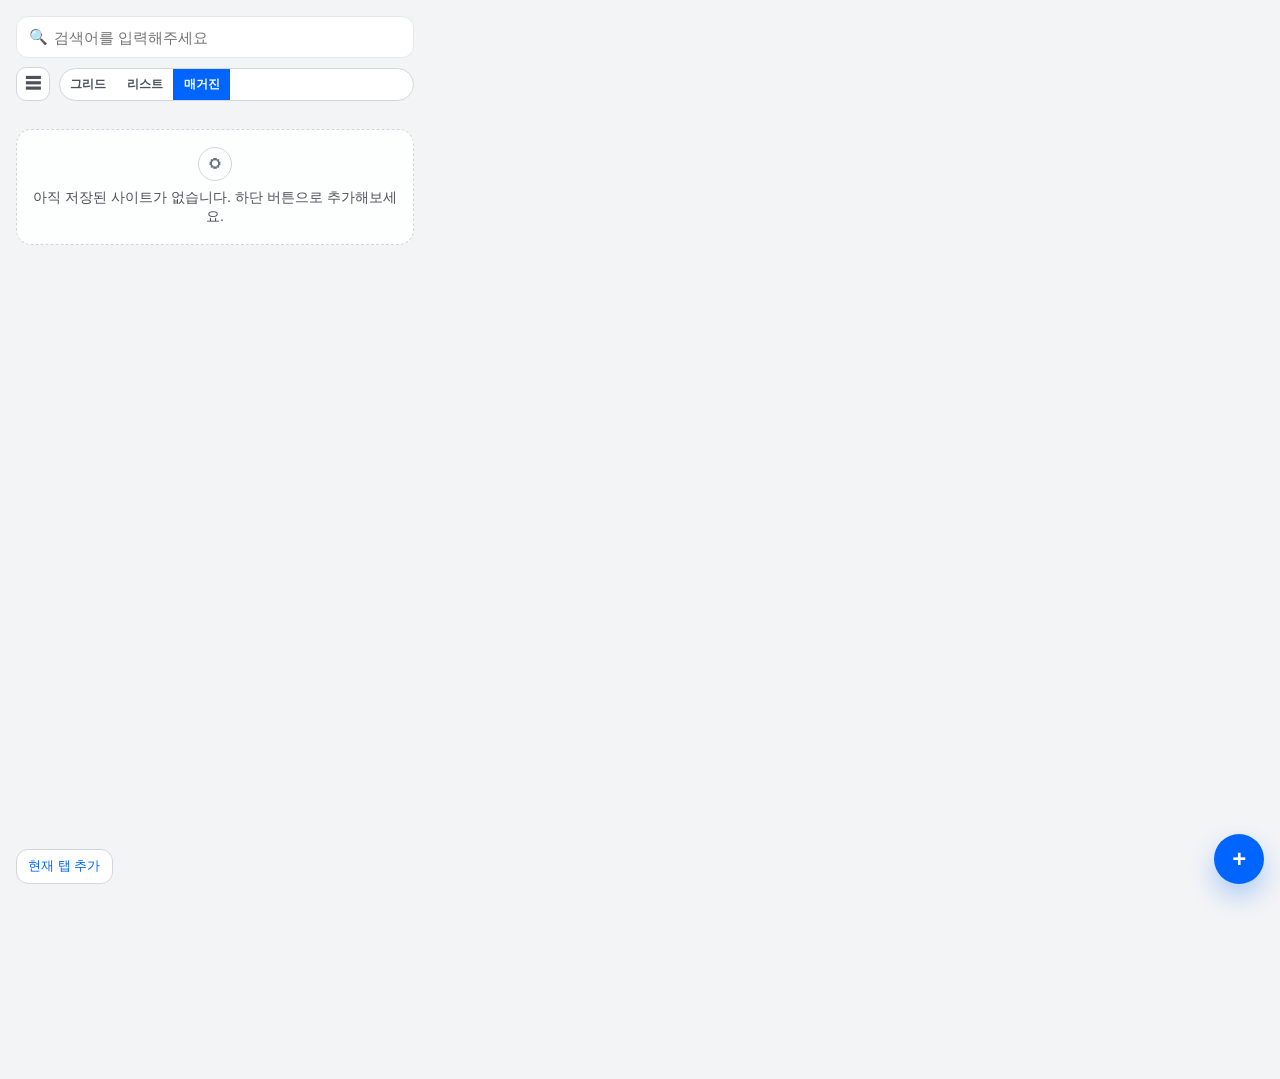
==== commit 06c31c78: "Add favicon images and site manifest for Remember app - Added favicon images: favicon-32x32.png and " ====
--- a/extension/popup.html
+++ b/extension/popup.html
@@ -48,7 +48,7 @@
     <div class="main-panel">
       <header>
         <div class="controls">
-          <button id="openSidePanelBtn" class="menu-btn" type="button">☰</button>
+          <button id="openSidePanelBtn" class="menu-btn" type="button" data-tooltip="사이드바 열기">☰</button>
           <div class="search-wrap">
             <span class="search-icon" aria-hidden="true">&#128269;</span>
             <input type="text" id="searchInput" placeholder="검색어를 입력해주세요" />
@@ -101,6 +101,20 @@
         <p id="themeModeHint" class="theme-mode-hint">시스템 테마에 맞춰 자동 적용</p>
       </section>
 
+      <section class="folder-style-panel">
+        <h3>폴더 스타일</h3>
+        <label for="folderStyleTarget">대상 폴더</label>
+        <select id="folderStyleTarget"></select>
+        <div class="folder-style-inline">
+          <input id="folderEmojiInput" type="text" maxlength="2" placeholder="이모지" />
+          <input id="folderColorInput" type="color" value="#1d4ed8" />
+        </div>
+        <div class="folder-style-actions">
+          <button id="saveFolderStyleBtn" type="button">저장</button>
+          <button id="clearFolderStyleBtn" type="button">초기화</button>
+        </div>
+      </section>
+
       <section class="data-panel">
         <h3>데이터 관리</h3>
         <div class="data-actions">
@@ -117,10 +131,10 @@
           <span id="driveStatus" class="drive-status offline">미연결</span>
         </div>
         <div class="drive-actions">
-          <button id="driveConnectBtn" type="button">Google 연결</button>
-          <button id="driveSyncBtn" type="button" class="primary">양방향 동기화</button>
-          <button id="drivePushBtn" type="button">Drive 저장</button>
-          <button id="drivePullBtn" type="button">Drive 불러오기</button>
+          <button id="driveConnectBtn" type="button" data-tooltip="Google 계정 연결">Google 연결</button>
+          <button id="driveSyncBtn" type="button" class="primary" data-tooltip="양방향 동기화">양방향 동기화</button>
+          <button id="drivePushBtn" type="button" data-tooltip="로컬 데이터를 Drive에 저장">Drive 저장</button>
+          <button id="drivePullBtn" type="button" data-tooltip="Drive 데이터를 불러오기">Drive 불러오기</button>
         </div>
         <details class="drive-settings">
           <summary>OAuth 설정</summary>
@@ -139,14 +153,14 @@
   </div>
 
   <div class="bottom-utils">
-    <button id="bookmarkletBtn">북마클릿</button>
-    <button id="saveCurrentTabBtn">현재 탭 추가</button>
+    <button id="bookmarkletBtn" data-tooltip="북마클릿 코드 복사">북마클릿</button>
+    <button id="saveCurrentTabBtn" data-tooltip="현재 탭을 바로 저장">현재 탭 추가</button>
   </div>
 
   <div class="bottom-cta">
-    <button id="openSheetBtn">새 사이트 추가하기</button>
-  </div>
-  <button id="scrollTopBtn" class="scroll-top-btn" type="button" hidden>↑</button>
+    <button id="openSheetBtn" data-tooltip="새 사이트 추가">새 사이트 추가하기</button>
+  </div>
+  <button id="scrollTopBtn" class="scroll-top-btn" type="button" hidden data-tooltip="맨 위로">↑</button>
 
   <input type="file" id="importFile" accept="application/json" hidden />
   <div id="toastContainer"></div>
--- a/app-style.css
+++ b/app-style.css
@@ -507,6 +507,67 @@
   cursor: pointer;
 }
 
+.folder-style-panel {
+  margin-bottom: 0.75rem;
+  border: 1px solid var(--gray-200);
+  border-radius: 0.9rem;
+  padding: 0.7rem;
+  background: rgba(255, 255, 255, 0.8);
+}
+
+.folder-style-panel h3 {
+  margin: 0 0 0.5rem;
+  font-size: 0.86rem;
+  color: var(--gray-800);
+}
+
+.folder-style-panel label {
+  display: block;
+  margin-bottom: 0.25rem;
+  font-size: 0.76rem;
+  color: #64748b;
+}
+
+.folder-style-panel select,
+.folder-style-panel input {
+  width: 100%;
+  border: 1px solid var(--gray-300);
+  border-radius: 0.65rem;
+  background: #fff;
+  color: var(--gray-700);
+  padding: 0.45rem 0.55rem;
+  font-size: 0.78rem;
+}
+
+.folder-style-inline {
+  margin-top: 0.45rem;
+  display: grid;
+  grid-template-columns: 1fr 78px;
+  gap: 0.45rem;
+}
+
+.folder-style-inline input[type="color"] {
+  padding: 0.2rem;
+  height: 2rem;
+}
+
+.folder-style-actions {
+  margin-top: 0.45rem;
+  display: grid;
+  grid-template-columns: 1fr 1fr;
+  gap: 0.45rem;
+}
+
+.folder-style-actions button {
+  border: 1px solid var(--gray-300);
+  background: #fff;
+  border-radius: 0.65rem;
+  padding: 0.42rem 0.5rem;
+  font-size: 0.76rem;
+  color: var(--gray-700);
+  cursor: pointer;
+}
+
 .theme-mode-group {
   display: grid;
   grid-template-columns: repeat(3, minmax(0, 1fr));
@@ -1045,6 +1106,13 @@
   background: transparent;
   box-shadow: none;
   z-index: 70;
+  transition: opacity var(--transition-fast), transform var(--transition-fast);
+}
+
+.bottom-cta.is-hidden {
+  opacity: 0;
+  transform: translateY(120%);
+  pointer-events: none;
 }
 
 .bottom-cta button {
@@ -1059,6 +1127,22 @@
   border-radius: 999px;
   box-shadow: 0 12px 24px rgba(0, 100, 255, 0.27);
   cursor: pointer;
+}
+
+.bottom-cta button.fab {
+  min-width: 3.1rem;
+  width: 3.1rem;
+  height: 3.1rem;
+  padding: 0;
+  border-radius: 999px;
+  font-size: 0;
+}
+
+.bottom-cta button.fab::before {
+  content: "+";
+  font-size: 1.5rem;
+  font-weight: 700;
+  line-height: 1;
 }
 
 .scroll-top-btn {
@@ -1472,6 +1556,7 @@
 body[data-theme="dark"] .view-toggle,
 body[data-theme="dark"] .drive-panel,
 body[data-theme="dark"] .data-panel,
+body[data-theme="dark"] .folder-style-panel,
 body[data-theme="dark"] .settings-panel,
 body[data-theme="dark"] .appearance-panel,
 body[data-theme="dark"] .bulk-bar,
@@ -1486,6 +1571,9 @@
 body[data-theme="dark"] #tagSearchInput,
 body[data-theme="dark"] .facet-toggle button,
 body[data-theme="dark"] .data-actions button,
+body[data-theme="dark"] .folder-style-panel select,
+body[data-theme="dark"] .folder-style-panel input,
+body[data-theme="dark"] .folder-style-actions button,
 body[data-theme="dark"] .scroll-top-btn,
 body[data-theme="dark"] .tag-chip-input {
   background: #111827;
@@ -1503,7 +1591,8 @@
 }
 
 body[data-theme="dark"] .side-section h2,
-body[data-theme="dark"] .tag-accordion summary {
+body[data-theme="dark"] .tag-accordion summary,
+body[data-theme="dark"] .folder-style-panel label {
   color: #94a3b8;
 }
 
@@ -1810,6 +1899,12 @@
     min-width: 0;
   }
 
+  .bottom-cta button.fab {
+    width: 3rem;
+    min-width: 3rem;
+    height: 3rem;
+  }
+
   .scroll-top-btn {
     right: 0.75rem;
     bottom: 4.95rem;
@@ -1844,6 +1939,39 @@
   .data-actions {
     grid-template-columns: 1fr;
   }
+
+  .folder-style-inline,
+  .folder-style-actions {
+    grid-template-columns: 1fr;
+  }
+}
+
+[data-tooltip] {
+  position: relative;
+}
+
+[data-tooltip]::after {
+  content: attr(data-tooltip);
+  position: absolute;
+  left: 50%;
+  bottom: calc(100% + 6px);
+  transform: translateX(-50%) translateY(4px);
+  padding: 0.32rem 0.5rem;
+  border-radius: 0.45rem;
+  background: rgba(15, 23, 42, 0.92);
+  color: #fff;
+  font-size: 0.7rem;
+  white-space: nowrap;
+  opacity: 0;
+  pointer-events: none;
+  transition: opacity 0.14s ease, transform 0.14s ease;
+  z-index: 500;
+}
+
+[data-tooltip]:hover::after,
+[data-tooltip]:focus-visible::after {
+  opacity: 1;
+  transform: translateX(-50%) translateY(0);
 }
 
 @keyframes shimmer {
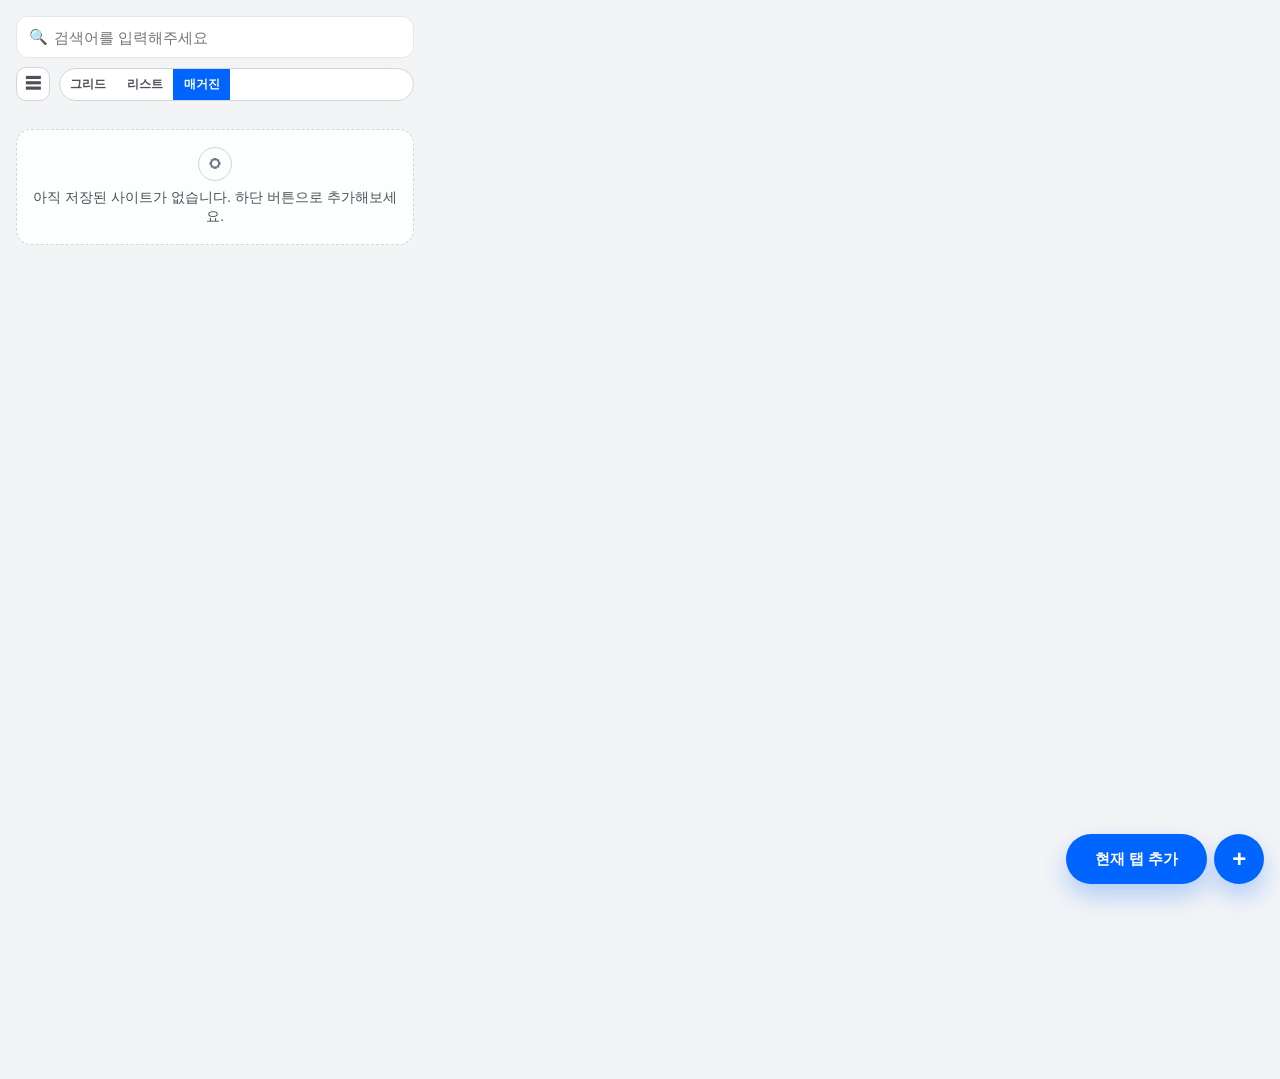
==== commit a2510bf2: "feat: enhance bottom utility buttons and update styles for better visibility" ====
--- a/extension/popup.html
+++ b/extension/popup.html
@@ -154,10 +154,10 @@
 
   <div class="bottom-utils">
     <button id="bookmarkletBtn" data-tooltip="북마클릿 코드 복사">북마클릿</button>
-    <button id="saveCurrentTabBtn" data-tooltip="현재 탭을 바로 저장">현재 탭 추가</button>
   </div>
 
   <div class="bottom-cta">
+    <button id="saveCurrentTabBtn" class="cta-tab-btn" data-tooltip="현재 탭을 바로 저장">현재 탭 추가</button>
     <button id="openSheetBtn" data-tooltip="새 사이트 추가">새 사이트 추가하기</button>
   </div>
   <button id="scrollTopBtn" class="scroll-top-btn" type="button" hidden data-tooltip="맨 위로">↑</button>
--- a/app-style.css
+++ b/app-style.css
@@ -1071,6 +1071,13 @@
   gap: 0.45rem;
   pointer-events: none;
   z-index: 60;
+  transition: opacity var(--transition-fast), transform var(--transition-fast);
+}
+
+.bottom-utils.is-hidden {
+  opacity: 0;
+  transform: translateY(120%);
+  pointer-events: none;
 }
 
 .bottom-utils button {
@@ -1086,15 +1093,7 @@
   white-space: nowrap;
 }
 
-#saveCurrentTabBtn {
-  display: none;
-}
-
-body[data-app-context="extension"] #saveCurrentTabBtn {
-  display: inline-block;
-}
-
-body[data-app-context="extension"] #bookmarkletBtn {
+body[data-app-context="extension"] .bottom-utils {
   display: none;
 }
 
@@ -1102,6 +1101,9 @@
   position: fixed;
   right: 1rem;
   bottom: 1rem;
+  display: inline-flex;
+  align-items: center;
+  gap: 0.45rem;
   padding: 0;
   background: transparent;
   box-shadow: none;
@@ -1127,6 +1129,26 @@
   border-radius: 999px;
   box-shadow: 0 12px 24px rgba(0, 100, 255, 0.27);
   cursor: pointer;
+}
+
+.cta-tab-btn {
+  display: none;
+  min-width: 7.2rem;
+  height: 3.1rem;
+  padding: 0 1rem;
+  border: 1px solid var(--gray-300);
+  border-radius: 999px;
+  background: rgba(255, 255, 255, 0.96);
+  color: var(--toss-blue);
+  box-shadow: 0 8px 18px rgba(15, 23, 42, 0.18);
+  font-size: 0.92rem;
+  font-weight: 700;
+}
+
+body[data-app-context="extension"] .cta-tab-btn {
+  display: inline-flex;
+  align-items: center;
+  justify-content: center;
 }
 
 .bottom-cta button.fab {
@@ -1565,6 +1587,7 @@
 body[data-theme="dark"] .sheet,
 body[data-theme="dark"] .reader-panel,
 body[data-theme="dark"] .bottom-utils button,
+body[data-theme="dark"] .cta-tab-btn,
 body[data-theme="dark"] .settings-side-btn,
 body[data-theme="dark"] .menu-btn,
 body[data-theme="dark"] .side-close,
@@ -1903,6 +1926,37 @@
     width: 3rem;
     min-width: 3rem;
     height: 3rem;
+  }
+
+  body[data-app-context="extension"] .bottom-cta {
+    left: auto;
+    right: 0.75rem;
+    display: inline-flex;
+    align-items: center;
+    justify-content: flex-end;
+    flex-wrap: nowrap;
+    gap: 0.45rem;
+  }
+
+  body[data-app-context="extension"] .bottom-cta button {
+    width: auto;
+    min-width: 0;
+  }
+
+  body[data-app-context="extension"] .bottom-cta .cta-tab-btn {
+    min-width: 7.2rem;
+    height: 3rem;
+    padding: 0 0.95rem;
+    white-space: nowrap;
+    flex: 0 0 auto;
+    font-size: 0.9rem;
+  }
+
+  body[data-app-context="extension"] .bottom-cta button.fab {
+    width: 3rem;
+    min-width: 3rem;
+    height: 3rem;
+    flex: 0 0 3rem;
   }
 
   .scroll-top-btn {
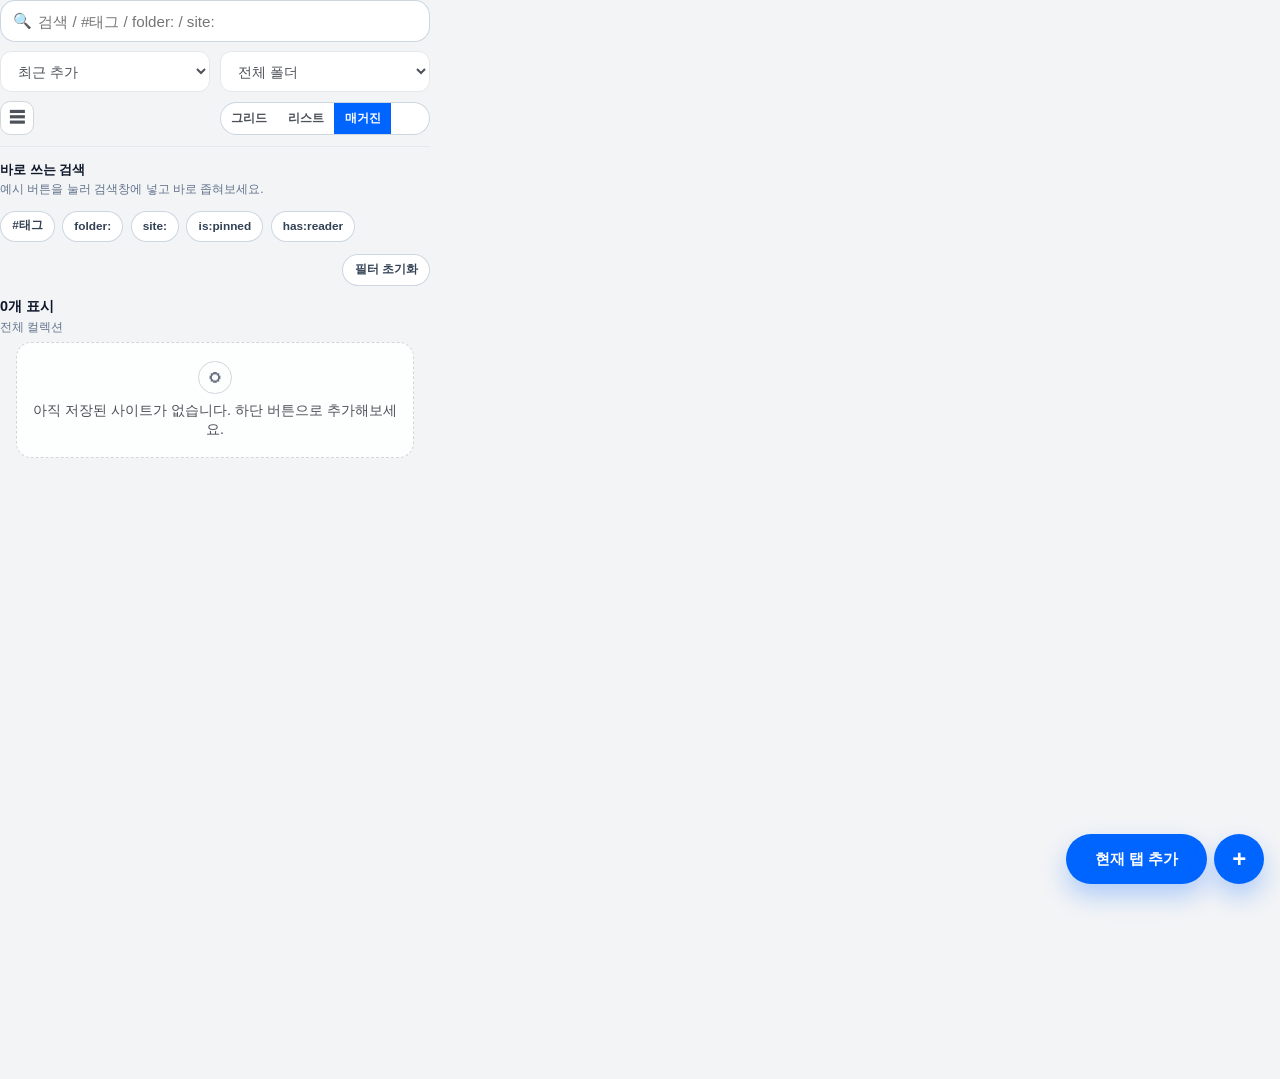
==== commit 91dc036d: "Make search and bulk workflows easier to use without removing core flows The app already had strong " ====
--- a/extension/popup.html
+++ b/extension/popup.html
@@ -51,14 +51,14 @@
           <button id="openSidePanelBtn" class="menu-btn" type="button" data-tooltip="사이드바 열기">☰</button>
           <div class="search-wrap">
             <span class="search-icon" aria-hidden="true">&#128269;</span>
-            <input type="text" id="searchInput" placeholder="검색어를 입력해주세요" />
-          </div>
-          <select id="sortSelect" hidden>
+            <input type="text" id="searchInput" placeholder="검색 / #태그 / folder: / site:" />
+          </div>
+          <select id="sortSelect" aria-label="정렬 기준">
             <option value="recentAdd">최근 추가</option>
             <option value="recentVisit">최근 방문</option>
             <option value="frequent">자주 방문</option>
           </select>
-          <select id="folderFilterSelect" hidden>
+          <select id="folderFilterSelect" aria-label="폴더 빠른 필터">
             <option value="">전체 폴더</option>
           </select>
           <div class="view-toggle" id="viewToggle">
@@ -66,6 +66,24 @@
             <button type="button" data-view-mode="list">리스트</button>
             <button type="button" data-view-mode="magazine" class="active">매거진</button>
           </div>
+        </div>
+        <div class="search-guidance" aria-label="검색 도움말">
+          <div class="search-guidance-copy">
+            <strong>바로 쓰는 검색</strong>
+            <span>예시 버튼을 눌러 검색창에 넣고 바로 좁혀보세요.</span>
+          </div>
+          <div class="search-shortcuts">
+            <button type="button" data-search-snippet="#태그 ">#태그</button>
+            <button type="button" data-search-snippet="folder:">folder:</button>
+            <button type="button" data-search-snippet="site:">site:</button>
+            <button type="button" data-search-snippet="is:pinned">is:pinned</button>
+            <button type="button" data-search-snippet="has:reader">has:reader</button>
+          </div>
+          <button id="clearFiltersBtn" class="search-reset-btn" type="button">필터 초기화</button>
+        </div>
+        <div class="results-strip" aria-live="polite">
+          <strong id="resultsCountLabel">0개 표시</strong>
+          <span id="resultsContextLabel">전체 컬렉션</span>
         </div>
       </header>
 
@@ -140,6 +158,14 @@
           <summary>OAuth 설정</summary>
           <label for="googleClientIdInput">Google OAuth Client ID</label>
           <input id="googleClientIdInput" type="text" placeholder="xxxx.apps.googleusercontent.com" />
+          <label for="googleTokenDurationSelect">토큰 만료 기간</label>
+          <select id="googleTokenDurationSelect">
+            <option value="1d">1일</option>
+            <option value="1w" selected>7일</option>
+            <option value="1m">30일</option>
+            <option value="3m">3개월</option>
+            <option value="1y">1년</option>
+          </select>
           <div class="drive-settings-actions">
             <button id="saveGoogleConfigBtn" type="button">Client ID 저장</button>
             <button id="clearGoogleConfigBtn" type="button">초기화</button>
@@ -181,6 +207,7 @@
   <div class="sheet-overlay" id="sheetOverlay">
     <div class="sheet" id="sheet">
       <div class="sheet-header" id="sheetTitle">새 사이트 추가</div>
+      <div class="sheet-progress" id="sheetProgress">1 / 2 단계 · URL 입력</div>
       <div class="field-group" id="step1">
         <label for="siteUrl">URL</label>
         <input type="url" id="siteUrl" placeholder="https://example.com" required />
@@ -208,7 +235,7 @@
             <span></span>
           </div>
         </div>
-        <p class="metadata-hint" id="metadataHint">URL 입력 시 Open Graph 메타데이터를 자동 추출합니다.</p>
+        <p class="metadata-hint" id="metadataHint">1단계에서 URL을 확인하면 2단계에서 제목·폴더·태그를 바로 정리할 수 있어요.</p>
         <label for="siteName">사이트 이름</label>
         <input type="text" id="siteName" placeholder="사이트 이름" />
         <label for="siteFolder">폴더</label>
@@ -232,6 +259,26 @@
     </div>
   </div>
 
+  <div class="action-dialog-overlay" id="actionDialogOverlay" hidden>
+    <section class="action-dialog" role="dialog" aria-modal="true" aria-labelledby="actionDialogTitle">
+      <div class="action-dialog-head">
+        <div>
+          <p id="actionDialogEyebrow" class="action-dialog-eyebrow">선택한 항목 작업</p>
+          <h2 id="actionDialogTitle">작업 확인</h2>
+        </div>
+        <button id="actionDialogCloseBtn" type="button" class="action-dialog-close">닫기</button>
+      </div>
+      <p id="actionDialogDescription" class="action-dialog-description"></p>
+      <label id="actionDialogLabel" for="actionDialogInput">입력</label>
+      <input id="actionDialogInput" type="text" />
+      <p id="actionDialogSummary" class="action-dialog-summary"></p>
+      <div class="action-dialog-actions">
+        <button id="actionDialogCancelBtn" type="button" class="btn-secondary">취소</button>
+        <button id="actionDialogConfirmBtn" type="button" class="btn-primary">확인</button>
+      </div>
+    </section>
+  </div>
+
   <datalist id="folderSuggestions"></datalist>
   <datalist id="tagSuggestions"></datalist>
 
--- a/app-style.css
+++ b/app-style.css
@@ -307,15 +307,321 @@
   min-width: 0;
 }
 
-header {
-  padding: 1rem 1rem 0.35rem;
+.workspace-header {
+  padding: 1rem 1rem 0.5rem;
+  display: flex;
+  flex-direction: column;
+  gap: 0.9rem;
+}
+
+.workspace-hero {
+  position: relative;
+  overflow: hidden;
+  display: grid;
+  grid-template-columns: minmax(0, 1.45fr) minmax(280px, 0.95fr);
+  gap: 1rem;
+  padding: 1.35rem;
+  border-radius: 1.5rem;
+  border: 1px solid rgba(191, 219, 254, 0.9);
+  background:
+    radial-gradient(circle at top right, rgba(191, 219, 254, 0.92), transparent 34%),
+    linear-gradient(135deg, #f8fbff 0%, #eff5ff 44%, #e4ecff 100%);
+  box-shadow: 0 20px 44px rgba(37, 99, 235, 0.12);
+}
+
+.workspace-hero::after {
+  content: "";
+  position: absolute;
+  inset: auto -12% -40% auto;
+  width: 320px;
+  height: 320px;
+  border-radius: 999px;
+  background: rgba(59, 130, 246, 0.12);
+  filter: blur(12px);
+}
+
+.workspace-hero-copy,
+.workspace-hero-stats,
+.controls-panel,
+.workflow-strip {
+  position: relative;
+  z-index: 1;
+}
+
+.workspace-hero-copy {
+  display: flex;
+  flex-direction: column;
+  justify-content: center;
+  gap: 0.8rem;
+  min-width: 0;
+}
+
+.workspace-kicker,
+.section-eyebrow,
+.workflow-label {
+  margin: 0;
+  display: inline-flex;
+  align-items: center;
+  gap: 0.35rem;
+  width: fit-content;
+  border-radius: 999px;
+  padding: 0.34rem 0.66rem;
+  background: rgba(37, 99, 235, 0.1);
+  color: #1d4ed8;
+  font-size: 0.74rem;
+  font-weight: 800;
+  letter-spacing: 0.04em;
+  text-transform: uppercase;
+}
+
+.workspace-hero-copy h2 {
+  margin: 0;
+  max-width: 14ch;
+  color: #0f172a;
+  font-size: clamp(1.7rem, 2.4vw, 2.45rem);
+  line-height: 1.15;
+  letter-spacing: -0.03em;
+}
+
+.workspace-summary {
+  margin: 0;
+  max-width: 60ch;
+  color: #475569;
+  font-size: 0.98rem;
+  line-height: 1.65;
+}
+
+.workspace-hero-actions {
+  display: flex;
+  flex-wrap: wrap;
+  gap: 0.65rem;
+}
+
+.hero-primary-btn,
+.hero-secondary-btn {
+  border-radius: 999px;
+  padding: 0.8rem 1.1rem;
+  font-size: 0.92rem;
+  font-weight: 700;
+  cursor: pointer;
+  transition:
+    transform var(--transition-fast),
+    box-shadow var(--transition-fast),
+    background-color var(--transition-fast);
+}
+
+.hero-primary-btn {
+  border: none;
+  background: linear-gradient(135deg, #2563eb 0%, #0f62fe 100%);
+  color: #fff;
+  box-shadow: 0 14px 30px rgba(37, 99, 235, 0.24);
+}
+
+.hero-secondary-btn {
+  border: 1px solid rgba(148, 163, 184, 0.45);
+  background: rgba(255, 255, 255, 0.8);
+  color: #1e293b;
+}
+
+.hero-primary-btn:hover,
+.hero-secondary-btn:hover {
+  transform: translateY(-1px);
+}
+
+.workspace-hero-stats {
+  display: grid;
+  grid-template-columns: repeat(2, minmax(0, 1fr));
+  gap: 0.75rem;
+}
+
+.hero-stat-card {
+  min-width: 0;
+  display: flex;
+  flex-direction: column;
+  gap: 0.3rem;
+  padding: 1rem;
+  border-radius: 1.1rem;
+  border: 1px solid rgba(255, 255, 255, 0.8);
+  background: rgba(255, 255, 255, 0.72);
+  backdrop-filter: blur(10px);
+  box-shadow: 0 10px 28px rgba(148, 163, 184, 0.14);
+}
+
+.hero-stat-card span,
+.hero-stat-card small {
+  color: #64748b;
+}
+
+.hero-stat-card span {
+  font-size: 0.76rem;
+  font-weight: 700;
+}
+
+.hero-stat-card strong {
+  color: #0f172a;
+  font-size: 1.3rem;
+  line-height: 1.1;
+}
+
+.hero-stat-card small {
+  font-size: 0.75rem;
+  line-height: 1.45;
+}
+
+.workflow-strip {
+  display: grid;
+  grid-template-columns: repeat(3, minmax(0, 1fr));
+  gap: 0.8rem;
+}
+
+.workflow-card {
+  min-width: 0;
+  padding: 1rem 1.05rem;
+  border-radius: 1.2rem;
+  border: 1px solid var(--gray-200);
+  background: rgba(255, 255, 255, 0.78);
+  box-shadow: 0 10px 26px rgba(15, 23, 42, 0.06);
+}
+
+.workflow-card h3 {
+  margin: 0.7rem 0 0.4rem;
+  color: var(--gray-800);
+  font-size: 1rem;
+  line-height: 1.35;
+}
+
+.workflow-card p {
+  margin: 0;
+  color: #64748b;
+  font-size: 0.84rem;
+  line-height: 1.55;
+}
+
+.controls-panel {
+  border: 1px solid rgba(226, 232, 240, 0.95);
+  border-radius: 1.25rem;
+  background: rgba(255, 255, 255, 0.82);
+  backdrop-filter: blur(12px);
+  box-shadow: 0 16px 34px rgba(15, 23, 42, 0.07);
+  padding: 1rem;
+}
+
+.controls-heading {
+  display: flex;
+  align-items: flex-start;
+  justify-content: space-between;
+  gap: 0.85rem;
+  margin-bottom: 0.85rem;
+}
+
+.controls-heading h2 {
+  margin: 0.45rem 0 0;
+  color: var(--gray-800);
+  font-size: 1.08rem;
+  line-height: 1.4;
+}
+
+.results-summary {
+  min-width: 220px;
+  display: flex;
+  flex-direction: column;
+  align-items: flex-end;
+  gap: 0.2rem;
+  text-align: right;
+}
+
+.results-summary strong {
+  color: #0f172a;
+  font-size: 0.92rem;
+}
+
+.results-summary span {
+  color: #64748b;
+  font-size: 0.78rem;
+  line-height: 1.4;
+}
+
+.active-view-badge {
+  display: inline-flex;
+  align-items: center;
+  border-radius: 999px;
+  background: rgba(37, 99, 235, 0.1);
+  color: #1d4ed8;
+  font-size: 0.72rem;
+  font-style: normal;
+  font-weight: 700;
+  padding: 0.28rem 0.62rem;
 }
 
 .controls {
   margin-top: 0;
   display: flex;
   align-items: center;
+  flex-wrap: wrap;
   gap: 0.58rem;
+}
+
+.search-guidance {
+  display: flex;
+  align-items: center;
+  gap: 0.75rem;
+  flex-wrap: wrap;
+  margin-top: 0.85rem;
+  padding-top: 0.85rem;
+  border-top: 1px solid rgba(226, 232, 240, 0.95);
+}
+
+.search-guidance-copy {
+  display: flex;
+  flex-direction: column;
+  gap: 0.14rem;
+  min-width: 0;
+}
+
+.search-guidance-copy strong {
+  font-size: 0.82rem;
+  color: #0f172a;
+}
+
+.search-guidance-copy span,
+.results-strip span {
+  font-size: 0.78rem;
+  color: #64748b;
+}
+
+.search-shortcuts {
+  display: flex;
+  flex-wrap: wrap;
+  gap: 0.45rem;
+  flex: 1 1 340px;
+}
+
+.search-shortcuts button,
+.search-reset-btn {
+  border: 1px solid rgba(203, 213, 225, 0.95);
+  background: rgba(255, 255, 255, 0.94);
+  color: var(--gray-700);
+  border-radius: 999px;
+  padding: 0.42rem 0.74rem;
+  font-size: 0.76rem;
+  font-weight: 700;
+  cursor: pointer;
+}
+
+.search-reset-btn {
+  margin-left: auto;
+}
+
+.results-strip {
+  margin-top: 0.72rem;
+  display: none;
+  flex-direction: column;
+  gap: 0.16rem;
+}
+
+.results-strip strong {
+  color: #0f172a;
+  font-size: 0.9rem;
 }
 
 .search-wrap {
@@ -324,9 +630,10 @@
   display: flex;
   align-items: center;
   gap: 0.42rem;
-  border: 1px solid var(--gray-200);
-  border-radius: 0.74rem;
-  background: #fff;
+  border: 1px solid rgba(203, 213, 225, 0.95);
+  border-radius: 0.95rem;
+  background: rgba(255, 255, 255, 0.95);
+  box-shadow: inset 0 1px 0 rgba(255, 255, 255, 0.9);
   padding: 0 0.72rem;
 }
 
@@ -368,14 +675,15 @@
   border: 1px solid var(--gray-200);
   background-color: #fff;
   color: var(--gray-700);
+  min-width: 7.6rem;
 }
 
 .view-toggle {
   display: inline-flex;
   align-items: center;
-  border: 1px solid var(--gray-300);
+  border: 1px solid rgba(203, 213, 225, 0.95);
   border-radius: 999px;
-  background: #fff;
+  background: rgba(255, 255, 255, 0.95);
   overflow: hidden;
   margin-left: auto;
 }
@@ -393,6 +701,96 @@
 .view-toggle button.active {
   background: var(--toss-blue);
   color: #fff;
+}
+
+.search-guidance {
+  margin-top: 0.85rem;
+  display: flex;
+  flex-wrap: wrap;
+  align-items: center;
+  gap: 0.75rem;
+  border-top: 1px solid rgba(226, 232, 240, 0.9);
+  padding-top: 0.85rem;
+}
+
+.search-guidance-copy {
+  min-width: 0;
+  display: flex;
+  flex-direction: column;
+  gap: 0.15rem;
+}
+
+.search-guidance-copy strong {
+  color: #0f172a;
+  font-size: 0.82rem;
+}
+
+.search-guidance-copy span {
+  color: #64748b;
+  font-size: 0.76rem;
+  line-height: 1.45;
+}
+
+.search-shortcuts {
+  display: flex;
+  flex-wrap: wrap;
+  gap: 0.45rem;
+}
+
+.search-shortcuts button,
+.search-reset-btn,
+.active-filter-chip,
+.active-filters-clear {
+  border: 1px solid rgba(203, 213, 225, 0.95);
+  border-radius: 999px;
+  background: rgba(255, 255, 255, 0.94);
+  color: #334155;
+  font-size: 0.74rem;
+  font-weight: 700;
+  padding: 0.42rem 0.7rem;
+  cursor: pointer;
+}
+
+.search-reset-btn {
+  margin-left: auto;
+}
+
+.active-filters {
+  margin-top: 0.85rem;
+  display: flex;
+  flex-wrap: wrap;
+  align-items: center;
+  gap: 0.5rem;
+}
+
+.active-filters-label {
+  color: #475569;
+  font-size: 0.76rem;
+  font-weight: 800;
+}
+
+.active-filter-list {
+  display: flex;
+  flex-wrap: wrap;
+  gap: 0.45rem;
+}
+
+.active-filter-chip {
+  display: inline-flex;
+  align-items: center;
+  gap: 0.4rem;
+  background: rgba(37, 99, 235, 0.08);
+  color: #1d4ed8;
+}
+
+.active-filter-chip strong {
+  font-size: 0.68rem;
+  text-transform: uppercase;
+  letter-spacing: 0.04em;
+}
+
+.active-filters-clear {
+  border-style: dashed;
 }
 
 .side-backdrop {
@@ -695,7 +1093,8 @@
   font-size: 0.8rem;
 }
 
-.drive-settings input {
+.drive-settings input,
+.drive-settings select {
   width: 100%;
   border: 1px solid var(--gray-200);
   border-radius: 0.65rem;
@@ -727,19 +1126,39 @@
 }
 
 main {
-  padding: 1rem;
+  padding: 0 1rem 1rem;
 }
 
 .bulk-bar {
   margin-bottom: 0.75rem;
   display: flex;
+  flex-direction: column;
+  align-items: stretch;
+  gap: 0.4rem;
+  padding: 0.68rem 0.72rem;
+  border: 1px solid rgba(203, 213, 225, 0.9);
+  border-radius: 1rem;
+  background: rgba(255, 255, 255, 0.92);
+  box-shadow: 0 12px 28px rgba(15, 23, 42, 0.05);
+}
+
+.bulk-bar-top,
+.bulk-actions-row,
+.bulk-inline-editors {
+  display: flex;
   flex-wrap: wrap;
   align-items: center;
-  gap: 0.4rem;
-  padding: 0.55rem 0.6rem;
-  border: 1px solid var(--gray-200);
-  border-radius: 0.85rem;
-  background: rgba(255, 255, 255, 0.9);
+  gap: 0.5rem;
+}
+
+.bulk-bar-top {
+  justify-content: space-between;
+}
+
+.bulk-summary {
+  display: flex;
+  flex-direction: column;
+  gap: 0.16rem;
 }
 
 .bulk-bar span {
@@ -747,6 +1166,16 @@
   font-size: 0.78rem;
   font-weight: 700;
   color: var(--gray-800);
+}
+
+.bulk-summary small {
+  color: #64748b;
+  font-size: 0.74rem;
+  line-height: 1.45;
+}
+
+.bulk-actions-row {
+  justify-content: flex-end;
 }
 
 .bulk-bar button {
@@ -764,6 +1193,40 @@
   border-color: #fecaca;
   background: #fff1f2;
   color: #b91c1c;
+}
+
+.bulk-inline-editors {
+  border-top: 1px solid rgba(226, 232, 240, 0.95);
+  padding-top: 0.55rem;
+}
+
+.bulk-inline-field {
+  min-width: min(220px, 100%);
+  flex: 1 1 220px;
+  display: flex;
+  flex-direction: column;
+  gap: 0.26rem;
+}
+
+.bulk-inline-field-tags {
+  flex-basis: 260px;
+}
+
+.bulk-inline-field span {
+  margin: 0;
+  color: #475569;
+  font-size: 0.72rem;
+  font-weight: 800;
+}
+
+.bulk-inline-field input {
+  width: 100%;
+  border: 1px solid rgba(203, 213, 225, 0.95);
+  border-radius: 0.72rem;
+  background: rgba(255, 255, 255, 0.95);
+  color: #0f172a;
+  font-size: 0.84rem;
+  padding: 0.62rem 0.72rem;
 }
 
 #cardsContainer {
@@ -822,14 +1285,26 @@
 }
 
 .card {
-  background-color: #fff;
+  background:
+    linear-gradient(180deg, rgba(255, 255, 255, 0.97) 0%, rgba(248, 250, 252, 0.96) 100%);
+  border: 1px solid rgba(226, 232, 240, 0.9);
   border-radius: var(--card-radius);
   padding: 1rem;
-  box-shadow: 0 2px 4px rgba(0, 0, 0, 0.05);
+  box-shadow: 0 16px 34px rgba(15, 23, 42, 0.07);
   display: flex;
   flex-direction: row;
   position: relative;
   gap: 0.75rem;
+  transition:
+    transform var(--transition-fast),
+    box-shadow var(--transition-fast),
+    border-color var(--transition-fast);
+}
+
+.card:hover {
+  transform: translateY(-2px);
+  border-color: rgba(96, 165, 250, 0.65);
+  box-shadow: 0 18px 38px rgba(37, 99, 235, 0.11);
 }
 
 .card-select {
@@ -1032,6 +1507,17 @@
   border: none;
   cursor: pointer;
   padding: 0;
+}
+
+.card-actions a:hover,
+.card-actions button:hover,
+.settings-side-btn:hover,
+.data-actions button:hover,
+.folder-style-actions button:hover,
+.drive-actions button:hover,
+.bottom-utils button:hover,
+.bottom-cta button:hover {
+  filter: brightness(0.98);
 }
 
 #cardsContainer.view-grid .card {
@@ -1219,7 +1705,14 @@
 .sheet-header {
   font-size: 1.2rem;
   font-weight: 700;
+  margin-bottom: 0.35rem;
+}
+
+.sheet-progress {
   margin-bottom: 1rem;
+  font-size: 0.8rem;
+  font-weight: 700;
+  color: #2563eb;
 }
 
 .sheet .field-group {
@@ -1415,6 +1908,99 @@
 .btn-primary {
   background-color: var(--toss-blue);
   color: #fff;
+}
+
+.action-dialog-overlay {
+  position: fixed;
+  inset: 0;
+  z-index: 240;
+  display: flex;
+  align-items: center;
+  justify-content: center;
+  padding: 1rem;
+  background: rgba(15, 23, 42, 0.4);
+  backdrop-filter: blur(4px);
+}
+
+.action-dialog {
+  width: min(520px, 100%);
+  border-radius: 1rem;
+  border: 1px solid rgba(255, 255, 255, 0.7);
+  background: rgba(255, 255, 255, 0.96);
+  box-shadow: 0 18px 42px rgba(15, 23, 42, 0.18);
+  padding: 1rem;
+}
+
+.action-dialog-head {
+  display: flex;
+  align-items: flex-start;
+  justify-content: space-between;
+  gap: 0.75rem;
+}
+
+.action-dialog-eyebrow {
+  margin: 0 0 0.22rem;
+  font-size: 0.75rem;
+  font-weight: 700;
+  color: #2563eb;
+}
+
+.action-dialog-head h2 {
+  margin: 0;
+  font-size: 1rem;
+  color: #0f172a;
+}
+
+.action-dialog-close {
+  border: 1px solid var(--gray-300);
+  background: #fff;
+  color: var(--gray-700);
+  border-radius: 0.65rem;
+  padding: 0.42rem 0.7rem;
+  font-size: 0.78rem;
+  font-weight: 600;
+  cursor: pointer;
+}
+
+.action-dialog-description,
+.action-dialog-summary {
+  color: #64748b;
+  font-size: 0.84rem;
+  line-height: 1.55;
+}
+
+.action-dialog-description {
+  margin: 0.75rem 0 0.55rem;
+}
+
+.action-dialog-summary {
+  margin: 0.55rem 0 0;
+}
+
+.action-dialog label {
+  display: block;
+  margin-bottom: 0.3rem;
+  font-size: 0.82rem;
+  font-weight: 700;
+  color: #334155;
+}
+
+.action-dialog input {
+  width: 100%;
+  border: 1px solid var(--gray-200);
+  border-radius: 0.75rem;
+  padding: 0.78rem 0.9rem;
+  font-size: 0.95rem;
+}
+
+.action-dialog-actions {
+  display: flex;
+  gap: 0.5rem;
+  margin-top: 1rem;
+}
+
+.action-dialog-actions button {
+  flex: 1;
 }
 
 .reader-overlay {
@@ -1565,7 +2151,8 @@
 body[data-theme="dark"] .controls select,
 body[data-theme="dark"] .sheet input,
 body[data-theme="dark"] .sheet textarea,
-body[data-theme="dark"] .drive-settings input {
+body[data-theme="dark"] .drive-settings input,
+body[data-theme="dark"] .drive-settings select {
   background: #111827;
   border-color: #334155;
   color: #e2e8f0;
@@ -1581,10 +2168,14 @@
 body[data-theme="dark"] .folder-style-panel,
 body[data-theme="dark"] .settings-panel,
 body[data-theme="dark"] .appearance-panel,
+body[data-theme="dark"] .controls-panel,
+body[data-theme="dark"] .workflow-card,
+body[data-theme="dark"] .hero-stat-card,
 body[data-theme="dark"] .bulk-bar,
 body[data-theme="dark"] .side-section,
 body[data-theme="dark"] .card,
 body[data-theme="dark"] .sheet,
+body[data-theme="dark"] .action-dialog,
 body[data-theme="dark"] .reader-panel,
 body[data-theme="dark"] .bottom-utils button,
 body[data-theme="dark"] .cta-tab-btn,
@@ -1609,6 +2200,58 @@
   border-color: #334155;
 }
 
+body[data-theme="dark"] .workspace-hero {
+  border-color: rgba(51, 65, 85, 0.9);
+  background:
+    radial-gradient(circle at top right, rgba(37, 99, 235, 0.3), transparent 30%),
+    linear-gradient(135deg, rgba(15, 23, 42, 0.98) 0%, rgba(17, 24, 39, 0.96) 48%, rgba(30, 41, 59, 0.94) 100%);
+  box-shadow: 0 22px 48px rgba(2, 6, 23, 0.34);
+}
+
+body[data-theme="dark"] .workspace-kicker,
+body[data-theme="dark"] .section-eyebrow,
+body[data-theme="dark"] .workflow-label,
+body[data-theme="dark"] .active-view-badge {
+  background: rgba(59, 130, 246, 0.2);
+  color: #bfdbfe;
+}
+
+body[data-theme="dark"] .workspace-hero-copy h2,
+body[data-theme="dark"] .results-summary strong {
+  color: #f8fafc;
+}
+
+body[data-theme="dark"] .workspace-summary,
+body[data-theme="dark"] .results-summary span,
+body[data-theme="dark"] .results-strip span,
+body[data-theme="dark"] .workflow-card p,
+body[data-theme="dark"] .hero-stat-card span,
+body[data-theme="dark"] .hero-stat-card small,
+body[data-theme="dark"] .search-guidance-copy span,
+body[data-theme="dark"] .action-dialog-description,
+body[data-theme="dark"] .action-dialog-summary {
+  color: #94a3b8;
+}
+
+body[data-theme="dark"] .workflow-card h3,
+body[data-theme="dark"] .hero-stat-card strong,
+body[data-theme="dark"] .controls-heading h2,
+body[data-theme="dark"] .search-guidance-copy strong,
+body[data-theme="dark"] .results-strip strong,
+body[data-theme="dark"] .action-dialog-head h2 {
+  color: #e2e8f0;
+}
+
+body[data-theme="dark"] .hero-primary-btn {
+  box-shadow: 0 18px 34px rgba(37, 99, 235, 0.28);
+}
+
+body[data-theme="dark"] .hero-secondary-btn {
+  background: rgba(15, 23, 42, 0.88);
+  border-color: #334155;
+  color: #e2e8f0;
+}
+
 body[data-theme="dark"] .side-head h1 {
   color: #e2e8f0;
 }
@@ -1633,6 +2276,9 @@
 body[data-theme="dark"] .theme-toggle-btn,
 body[data-theme="dark"] .theme-mode-btn,
 body[data-theme="dark"] .bulk-bar button,
+body[data-theme="dark"] .search-shortcuts button,
+body[data-theme="dark"] .search-reset-btn,
+body[data-theme="dark"] .action-dialog-close,
 body[data-theme="dark"] .settings-close,
 body[data-theme="dark"] .reader-head button,
 body[data-theme="dark"] .reader-head a {
@@ -1641,6 +2287,23 @@
   color: #e2e8f0;
 }
 
+body[data-theme="dark"] .search-guidance {
+  border-top-color: #334155;
+}
+
+body[data-theme="dark"] .sheet-progress,
+body[data-theme="dark"] .action-dialog-eyebrow {
+  color: #93c5fd;
+}
+
+body[data-theme="dark"] .action-dialog label {
+  color: #cbd5e1;
+}
+
+body[data-theme="dark"] .action-dialog-overlay {
+  background: rgba(2, 6, 23, 0.7);
+}
+
 body[data-theme="dark"] .folder-chip .count {
   background: rgba(148, 163, 184, 0.25);
 }
@@ -1733,7 +2396,31 @@
   color: #e2e8f0;
 }
 
+@media (max-width: 1180px) {
+  .workspace-hero {
+    grid-template-columns: 1fr;
+  }
+}
+
 @media (max-width: 980px) {
+  .workflow-strip {
+    grid-template-columns: 1fr;
+  }
+
+  .controls-heading {
+    flex-direction: column;
+  }
+
+  .results-summary {
+    min-width: 0;
+    align-items: flex-start;
+    text-align: left;
+  }
+
+  .search-reset-btn {
+    margin-left: 0;
+  }
+
   .app-shell {
     display: block;
   }
@@ -1825,9 +2512,10 @@
 
 body[data-app-context="extension"] .controls {
   display: grid;
-  grid-template-columns: auto minmax(0, 1fr);
+  grid-template-columns: repeat(2, minmax(0, 1fr));
   grid-template-areas:
     "search search"
+    "sort folder"
     "menu views";
   align-items: center;
 }
@@ -1835,6 +2523,16 @@
 body[data-app-context="extension"] .search-wrap {
   grid-area: search;
   width: 100%;
+}
+
+body[data-app-context="extension"] #sortSelect {
+  grid-area: sort;
+  min-width: 0;
+}
+
+body[data-app-context="extension"] #folderFilterSelect {
+  grid-area: folder;
+  min-width: 0;
 }
 
 body[data-app-context="extension"] .menu-btn {
@@ -1847,20 +2545,57 @@
   width: 100%;
 }
 
+body[data-app-context="extension"] .search-guidance {
+  margin-top: 0.7rem;
+}
+
+body[data-app-context="extension"] .results-strip {
+  display: flex;
+}
+
 body[data-app-context="extension"] {
   padding-bottom: 11.2rem;
 }
 
+body[data-app-context="extension"] .workspace-header {
+  padding-bottom: 0.65rem;
+}
+
+body[data-app-context="extension"] .workspace-hero,
+body[data-app-context="extension"] .controls-panel {
+  padding: 0.95rem;
+}
+
 body[data-app-context="extension"] main {
   padding-bottom: 9.2rem;
 }
 
 @media (max-width: 430px) {
+  .workspace-header {
+    padding: 0.75rem 0.75rem 0.45rem;
+  }
+
+  .workspace-hero,
+  .controls-panel,
+  .workflow-card {
+    padding: 0.9rem;
+  }
+
+  .workspace-hero-copy h2 {
+    max-width: none;
+    font-size: 1.45rem;
+  }
+
+  .workspace-hero-stats {
+    grid-template-columns: 1fr;
+  }
+
   .controls {
     display: grid;
-    grid-template-columns: auto minmax(0, 1fr);
+    grid-template-columns: repeat(2, minmax(0, 1fr));
     grid-template-areas:
       "search search"
+      "sort folder"
       "menu views";
     align-items: center;
   }
@@ -1868,6 +2603,16 @@
   .controls .search-wrap {
     grid-area: search;
     width: 100%;
+  }
+
+  .controls #sortSelect {
+    grid-area: sort;
+    min-width: 0;
+  }
+
+  .controls #folderFilterSelect {
+    grid-area: folder;
+    min-width: 0;
   }
 
   .controls .menu-btn {
@@ -1878,6 +2623,14 @@
     grid-area: views;
     margin-left: 0;
     width: 100%;
+  }
+
+  .search-guidance {
+    align-items: flex-start;
+  }
+
+  .search-shortcuts {
+    flex-basis: 100%;
   }
 
   .view-toggle {
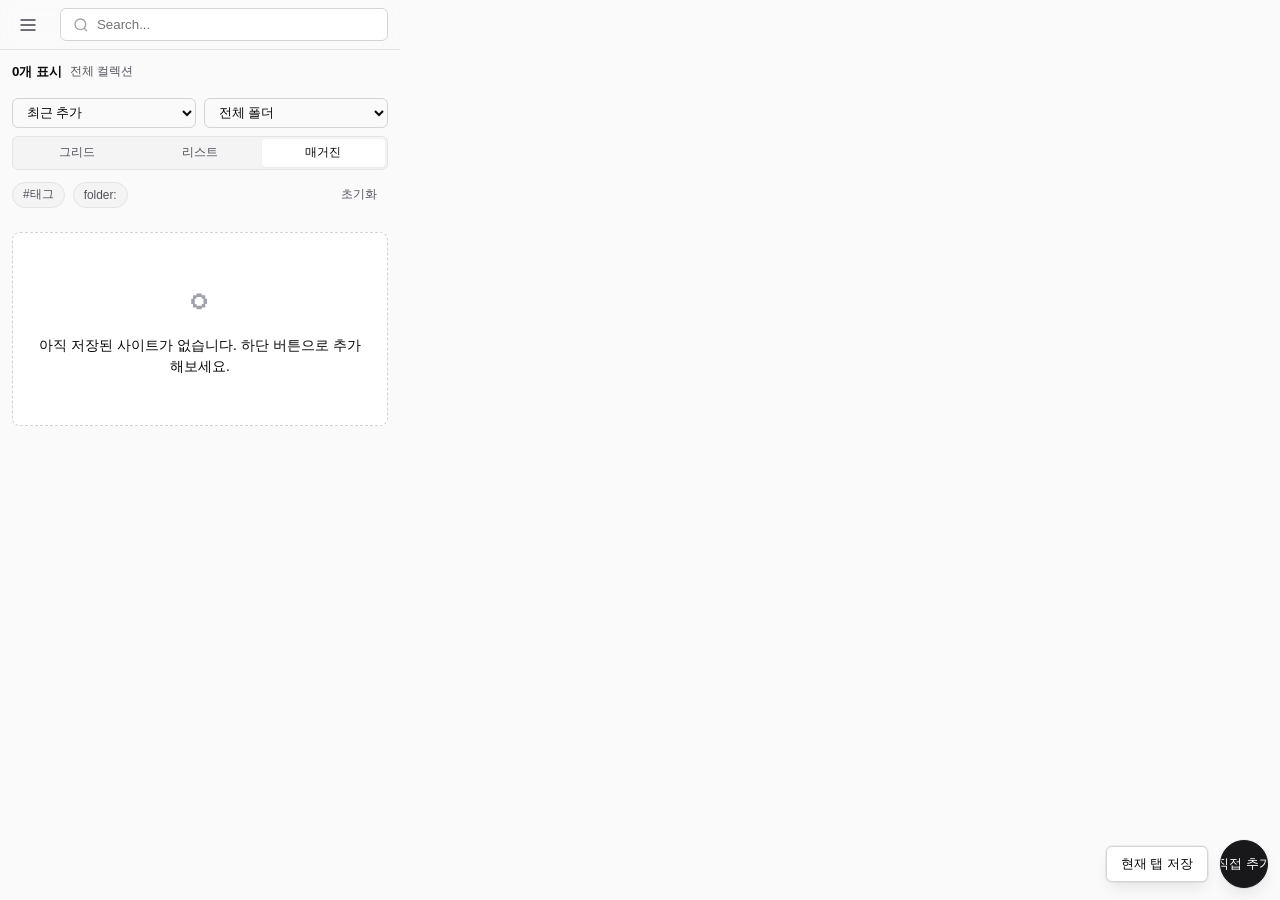
==== commit 70e1eabe: "Update popup title and improve layout structure" ====
--- a/extension/popup.html
+++ b/extension/popup.html
@@ -3,284 +3,222 @@
 <head>
   <meta charset="UTF-8" />
   <meta name="viewport" content="width=device-width, initial-scale=1.0" />
-  <title>Remember</title>
+  <title>Remember Popup</title>
   <link rel="stylesheet" href="../app-style.css" />
 </head>
 <body data-app-context="extension">
   <div class="app-shell">
     <aside id="sidePanel" class="side-panel">
-      <div class="side-head">
-        <h1>기억해둘 사이트 모음</h1>
-        <button id="closeSidePanelBtn" class="side-close" type="button">닫기</button>
-      </div>
-
-      <section class="side-section">
-        <h2>기본/스마트 뷰</h2>
-        <div id="suggestions"></div>
+      <div class="brand-block">
+        <h1>Archive Controls</h1>
+      </div>
+      <section class="side-section quick-actions-panel">
+        <div class="section-header"><h2>Smart Views</h2></div>
+        <div id="suggestions" class="suggestion-list"></div>
       </section>
-
-      <section class="side-section">
+      <section class="side-section facet-section">
         <div class="facet-toggle" id="facetToggle">
           <button id="showFolderPaneBtn" type="button" data-facet="folders" class="active">폴더</button>
           <button id="showTagPaneBtn" type="button" data-facet="tags">태그</button>
         </div>
-
         <div id="foldersPane" class="facet-pane">
-          <div id="folderFilters"></div>
-        </div>
-
+          <div id="folderFilters" class="filter-tree"></div>
+        </div>
         <div id="tagsPane" class="facet-pane" hidden>
-          <details id="tagAccordion" class="tag-accordion">
-            <summary>태그 목록</summary>
-            <input id="tagSearchInput" type="text" placeholder="태그 검색" />
-            <div id="tagFilters"></div>
-          </details>
+          <input id="tagSearchInput" type="text" class="input-base input-small" placeholder="태그 검색" />
+          <div id="tagFilters" class="chip-group"></div>
         </div>
       </section>
-
       <div class="side-footer">
-        <button id="openSettingsBtn" class="settings-side-btn" type="button">설정</button>
+        <button id="openSettingsBtn" class="btn-base btn-outline" type="button">Settings</button>
+        <button id="closeSidePanelBtn" class="btn-base btn-ghost" type="button">닫기</button>
       </div>
     </aside>
 
     <div id="sideBackdrop" class="side-backdrop" hidden></div>
 
     <div class="main-panel">
-      <header>
-        <div class="controls">
-          <button id="openSidePanelBtn" class="menu-btn" type="button" data-tooltip="사이드바 열기">☰</button>
-          <div class="search-wrap">
-            <span class="search-icon" aria-hidden="true">&#128269;</span>
-            <input type="text" id="searchInput" placeholder="검색 / #태그 / folder: / site:" />
-          </div>
-          <select id="sortSelect" aria-label="정렬 기준">
-            <option value="recentAdd">최근 추가</option>
-            <option value="recentVisit">최근 방문</option>
-            <option value="frequent">자주 방문</option>
-          </select>
-          <select id="folderFilterSelect" aria-label="폴더 빠른 필터">
-            <option value="">전체 폴더</option>
-          </select>
-          <div class="view-toggle" id="viewToggle">
-            <button type="button" data-view-mode="grid">그리드</button>
-            <button type="button" data-view-mode="list">리스트</button>
-            <button type="button" data-view-mode="magazine" class="active">매거진</button>
-          </div>
-        </div>
-        <div class="search-guidance" aria-label="검색 도움말">
-          <div class="search-guidance-copy">
-            <strong>바로 쓰는 검색</strong>
-            <span>예시 버튼을 눌러 검색창에 넣고 바로 좁혀보세요.</span>
+      <header class="top-nav">
+        <div class="nav-left">
+          <button id="openSidePanelBtn" class="btn-icon" type="button" aria-label="메뉴 열기">
+            <svg width="20" height="20" viewBox="0 0 24 24" fill="none" stroke="currentColor" stroke-width="2"><line x1="3" y1="12" x2="21" y2="12"></line><line x1="3" y1="6" x2="21" y2="6"></line><line x1="3" y1="18" x2="21" y2="18"></line></svg>
+          </button>
+        </div>
+        <div class="search-wrap">
+          <svg class="search-icon" width="16" height="16" viewBox="0 0 24 24" fill="none" stroke="currentColor" stroke-width="2"><circle cx="11" cy="11" r="8"></circle><line x1="21" y1="21" x2="16.65" y2="16.65"></line></svg>
+          <input type="text" id="searchInput" class="search-input" placeholder="Search..." />
+        </div>
+      </header>
+
+      <main class="workspace-content">
+        <section class="controls-panel">
+          <div class="controls-row">
+            <div class="results-summary" aria-live="polite">
+              <strong id="resultsCountLabel">0개 표시</strong>
+              <span id="resultsContextLabel">전체 컬렉션</span>
+            </div>
+            <div class="controls-group">
+              <select id="sortSelect" class="input-base input-small" aria-label="정렬 기준">
+                <option value="recentAdd">최근 추가</option>
+                <option value="recentVisit">최근 방문</option>
+                <option value="frequent">자주 방문</option>
+              </select>
+              <select id="folderFilterSelect" class="input-base input-small" aria-label="폴더 필터">
+                <option value="">전체 폴더</option>
+              </select>
+              <div class="view-toggle" id="viewToggle">
+                <button type="button" data-view-mode="grid">그리드</button>
+                <button type="button" data-view-mode="list">리스트</button>
+                <button type="button" data-view-mode="magazine" class="active">매거진</button>
+              </div>
+            </div>
           </div>
           <div class="search-shortcuts">
-            <button type="button" data-search-snippet="#태그 ">#태그</button>
-            <button type="button" data-search-snippet="folder:">folder:</button>
-            <button type="button" data-search-snippet="site:">site:</button>
-            <button type="button" data-search-snippet="is:pinned">is:pinned</button>
-            <button type="button" data-search-snippet="has:reader">has:reader</button>
-          </div>
-          <button id="clearFiltersBtn" class="search-reset-btn" type="button">필터 초기화</button>
-        </div>
-        <div class="results-strip" aria-live="polite">
-          <strong id="resultsCountLabel">0개 표시</strong>
-          <span id="resultsContextLabel">전체 컬렉션</span>
-        </div>
-      </header>
-
-      <main>
-        <section id="bulkBar" class="bulk-bar" hidden>
-          <span id="bulkCount">0개 선택됨</span>
-          <button id="bulkToggleVisibleBtn" type="button">현재 목록 전체 선택</button>
-          <button id="bulkMoveFolderBtn" type="button">폴더 이동</button>
-          <button id="bulkAddTagBtn" type="button">태그 추가</button>
-          <button id="bulkRemoveTagBtn" type="button">태그 제거</button>
-          <button id="bulkDeleteBtn" type="button" class="danger">선택 삭제</button>
-          <button id="bulkClearBtn" type="button">선택 해제</button>
-        </section>
-        <section id="cardsContainer"></section>
+            <button type="button" class="chip-base" data-search-snippet="#태그 ">#태그</button>
+            <button type="button" class="chip-base" data-search-snippet="folder:">folder:</button>
+            <button id="clearFiltersBtn" class="btn-base btn-ghost btn-small" type="button" style="margin-left:auto;">초기화</button>
+          </div>
+        </section>
+
+        <section id="bulkBar" class="bulk-bar floating-bulk" hidden>
+          <div class="bulk-info"><span id="bulkCount">0개 선택됨</span></div>
+          <div class="bulk-actions">
+            <button id="bulkToggleVisibleBtn" class="btn-base btn-small btn-ghost" type="button">현재 뷰 전체선택</button>
+            <button id="bulkMoveFolderBtn" class="btn-base btn-small btn-outline" type="button">폴더 적용</button>
+            <button id="bulkAddTagBtn" class="btn-base btn-small btn-outline" type="button">+ 태그</button>
+            <button id="bulkRemoveTagBtn" class="btn-base btn-small btn-outline" type="button">- 태그</button>
+            <button id="bulkDeleteBtn" class="btn-base btn-small btn-danger" type="button">선택 삭제</button>
+            <button id="bulkClearBtn" class="btn-base btn-small btn-ghost" type="button">해제</button>
+          </div>
+        </section>
+
+        <section id="cardsContainer" class="cards-container"></section>
       </main>
     </div>
   </div>
 
-  <div class="settings-overlay" id="settingsOverlay" hidden>
-    <section class="settings-panel" role="dialog" aria-modal="true" aria-labelledby="settingsTitle">
-      <div class="settings-head">
-        <h2 id="settingsTitle">설정</h2>
-        <button id="closeSettingsBtn" type="button" class="settings-close">닫기</button>
-      </div>
-
-      <section class="appearance-panel">
-        <h3>보기 설정</h3>
-        <div class="theme-mode-group" id="themeModeGroup" role="group" aria-label="테마 모드">
-          <button id="themeAutoBtn" type="button" class="theme-mode-btn" data-theme-mode="auto">자동</button>
-          <button id="themeLightBtn" type="button" class="theme-mode-btn" data-theme-mode="light">라이트</button>
-          <button id="themeDarkBtn" type="button" class="theme-mode-btn" data-theme-mode="dark">다크</button>
-        </div>
-        <p id="themeModeHint" class="theme-mode-hint">시스템 테마에 맞춰 자동 적용</p>
-      </section>
-
-      <section class="folder-style-panel">
-        <h3>폴더 스타일</h3>
-        <label for="folderStyleTarget">대상 폴더</label>
-        <select id="folderStyleTarget"></select>
-        <div class="folder-style-inline">
-          <input id="folderEmojiInput" type="text" maxlength="2" placeholder="이모지" />
-          <input id="folderColorInput" type="color" value="#1d4ed8" />
-        </div>
-        <div class="folder-style-actions">
-          <button id="saveFolderStyleBtn" type="button">저장</button>
-          <button id="clearFolderStyleBtn" type="button">초기화</button>
-        </div>
-      </section>
-
-      <section class="data-panel">
-        <h3>데이터 관리</h3>
-        <div class="data-actions">
-          <button id="exportBtn" type="button">백업 다운로드</button>
-          <button id="importBtn" type="button">백업 복구</button>
-          <button id="checkDeadLinksBtn" type="button">죽은 링크 검사</button>
-          <button id="deleteBrokenLinksBtn" type="button">죽은 링크 일괄 삭제</button>
-        </div>
-      </section>
-
-      <section class="drive-panel">
-        <div class="drive-head">
-          <h2>Google Drive 동기화</h2>
-          <span id="driveStatus" class="drive-status offline">미연결</span>
-        </div>
-        <div class="drive-actions">
-          <button id="driveConnectBtn" type="button" data-tooltip="Google 계정 연결">Google 연결</button>
-          <button id="driveSyncBtn" type="button" class="primary" data-tooltip="양방향 동기화">양방향 동기화</button>
-          <button id="drivePushBtn" type="button" data-tooltip="로컬 데이터를 Drive에 저장">Drive 저장</button>
-          <button id="drivePullBtn" type="button" data-tooltip="Drive 데이터를 불러오기">Drive 불러오기</button>
-        </div>
-        <details class="drive-settings">
-          <summary>OAuth 설정</summary>
-          <label for="googleClientIdInput">Google OAuth Client ID</label>
-          <input id="googleClientIdInput" type="text" placeholder="xxxx.apps.googleusercontent.com" />
-          <label for="googleTokenDurationSelect">토큰 만료 기간</label>
-          <select id="googleTokenDurationSelect">
-            <option value="1d">1일</option>
-            <option value="1w" selected>7일</option>
-            <option value="1m">30일</option>
-            <option value="3m">3개월</option>
-            <option value="1y">1년</option>
-          </select>
-          <div class="drive-settings-actions">
-            <button id="saveGoogleConfigBtn" type="button">Client ID 저장</button>
-            <button id="clearGoogleConfigBtn" type="button">초기화</button>
-          </div>
-          <p>
-            웹과 확장프로그램에서 같은 Client ID를 쓰면 동일한 Drive appDataFolder 파일을 공유합니다.
-          </p>
-        </details>
-      </section>
+  <div class="bottom-cta">
+    <button id="saveCurrentTabBtn" class="btn-base btn-outline shadow-float" data-tooltip="현재 탭 저장">현재 탭 저장</button>
+    <button id="openSheetBtn" class="btn-base btn-primary shadow-float" aria-label="새 사이트 추가">직접 추가</button>
+  </div>
+  <button id="scrollTopBtn" class="btn-icon shadow-float floating-up" type="button" hidden aria-label="맨 위로">
+    <svg width="20" height="20" viewBox="0 0 24 24" fill="none" stroke="currentColor" stroke-width="2"><polyline points="18 15 12 9 6 15"></polyline></svg>
+  </button>
+
+  <div id="toastContainer" class="toast-container"></div>
+
+  <div class="settings-overlay modal-backdrop" id="settingsOverlay" hidden>
+    <section class="modal-panel settings-panel" role="dialog" aria-modal="true" aria-labelledby="settingsTitle">
+      <div class="modal-header compact">
+        <h2 id="settingsTitle">Settings</h2>
+        <button id="closeSettingsBtn" type="button" class="btn-icon btn-ghost"><svg width="20" height="20" viewBox="0 0 24 24" fill="none" stroke="currentColor" stroke-width="2"><line x1="18" y1="6" x2="6" y2="18"></line><line x1="6" y1="6" x2="18" y2="18"></line></svg></button>
+      </div>
+      <div class="modal-body">
+        <section class="settings-section">
+          <h3>Appearance</h3>
+          <div class="theme-mode-group segmented-control" id="themeModeGroup" role="group">
+            <button id="themeAutoBtn" type="button" data-theme-mode="auto">자동</button>
+            <button id="themeLightBtn" type="button" data-theme-mode="light">라이트</button>
+            <button id="themeDarkBtn" type="button" data-theme-mode="dark">다크</button>
+          </div>
+        </section>
+        <section class="settings-section">
+          <h3>Google Drive Sync</h3>
+          <span id="driveStatus" class="status-badge offline" style="margin-bottom:8px; display:inline-block;">미연결</span>
+          <div class="btn-grid">
+            <button id="driveConnectBtn" class="btn-base btn-outline btn-small" type="button">연결</button>
+            <button id="driveSyncBtn" class="btn-base btn-primary btn-small" type="button">동기화</button>
+            <button id="drivePushBtn" class="btn-base btn-outline btn-small" type="button">저장</button>
+            <button id="drivePullBtn" class="btn-base btn-outline btn-small" type="button">복구</button>
+          </div>
+          <details class="advanced-details mt-4">
+            <summary>Advanced OAuth Settings</summary>
+            <div class="form-group"><label for="googleClientIdInput">Client ID</label><input id="googleClientIdInput" class="input-base input-small" type="text" /></div>
+            <div class="form-group">
+              <label for="googleTokenDurationSelect">토큰 기간</label>
+              <select id="googleTokenDurationSelect" class="input-base input-small"><option value="1w" selected>7일</option><option value="1m">30일</option></select>
+            </div>
+            <div class="btn-row"><button id="saveGoogleConfigBtn" class="btn-base btn-outline btn-small" type="button">저장</button><button id="clearGoogleConfigBtn" class="btn-base btn-outline btn-small" type="button">초기화</button></div>
+          </details>
+        </section>
+        <section class="settings-section">
+          <h3>Data Management</h3>
+          <div class="btn-grid">
+            <button id="exportBtn" class="btn-base btn-outline btn-small" type="button">백업 다운로드</button>
+            <button id="importBtn" class="btn-base btn-outline btn-small" type="button">백업 복구</button>
+            <button id="checkDeadLinksBtn" class="btn-base btn-outline btn-small" type="button">죽은 링크 검사</button>
+            <button id="deleteBrokenLinksBtn" class="btn-base btn-outline btn-danger-ghost btn-small" type="button">죽은 링크 삭제</button>
+          </div>
+        </section>
+      </div>
     </section>
   </div>
 
-  <div class="bottom-utils">
-    <button id="bookmarkletBtn" data-tooltip="북마클릿 코드 복사">북마클릿</button>
-  </div>
-
-  <div class="bottom-cta">
-    <button id="saveCurrentTabBtn" class="cta-tab-btn" data-tooltip="현재 탭을 바로 저장">현재 탭 추가</button>
-    <button id="openSheetBtn" data-tooltip="새 사이트 추가">새 사이트 추가하기</button>
-  </div>
-  <button id="scrollTopBtn" class="scroll-top-btn" type="button" hidden data-tooltip="맨 위로">↑</button>
-
-  <input type="file" id="importFile" accept="application/json" hidden />
-  <div id="toastContainer"></div>
-
-  <div class="reader-overlay" id="readerOverlay" hidden>
-    <article class="reader-panel">
-      <div class="reader-head">
-        <button id="readerCloseBtn" type="button">닫기</button>
-        <a id="readerOpenOriginal" href="#" target="_blank" rel="noopener noreferrer">원문 열기</a>
-      </div>
-      <h2 id="readerTitle"></h2>
-      <p id="readerSubline"></p>
-      <div id="readerImages" class="reader-images"></div>
-      <div id="readerBody" class="reader-body"></div>
+  <div class="reader-overlay modal-backdrop" id="readerOverlay" hidden>
+    <article class="modal-panel reader-panel">
+      <div class="modal-header compact">
+        <h2 id="readerTitle" class="reader-title" style="font-size:1.1rem; overflow:hidden; text-overflow:ellipsis; white-space:nowrap; max-width:60%;">Title</h2>
+        <div class="header-actions">
+          <a id="readerOpenOriginal" href="#" target="_blank" rel="noopener noreferrer" class="btn-base btn-outline btn-small">원문 열기</a>
+          <button id="readerCloseBtn" type="button" class="btn-icon btn-ghost"><svg width="20" height="20" viewBox="0 0 24 24" fill="none" stroke="currentColor" stroke-width="2"><line x1="18" y1="6" x2="6" y2="18"></line><line x1="6" y1="6" x2="18" y2="18"></line></svg></button>
+        </div>
+      </div>
+      <div class="modal-body reader-body-wrap">
+        <p id="readerSubline" class="reader-meta"></p>
+        <div id="readerImages" class="reader-images"></div>
+        <div id="readerBody" class="reader-content"></div>
+      </div>
     </article>
   </div>
 
-  <div class="sheet-overlay" id="sheetOverlay">
-    <div class="sheet" id="sheet">
-      <div class="sheet-header" id="sheetTitle">새 사이트 추가</div>
-      <div class="sheet-progress" id="sheetProgress">1 / 2 단계 · URL 입력</div>
-      <div class="field-group" id="step1">
-        <label for="siteUrl">URL</label>
-        <input type="url" id="siteUrl" placeholder="https://example.com" required />
-        <div class="sheet-buttons">
-          <button type="button" class="btn-secondary" id="cancelBtn1">취소</button>
-          <button type="button" class="btn-primary" id="nextBtn">다음</button>
-        </div>
-      </div>
-      <div class="field-group" id="step2">
-        <div class="metadata-preview" id="metadataPreview" hidden>
-          <img id="metadataThumb" alt="미리보기 썸네일" />
-          <div class="metadata-preview-text">
-            <div class="metadata-site">
-              <img id="metadataFavicon" alt="" />
-              <span id="metadataDomain"></span>
-            </div>
-            <p id="metadataDescription"></p>
-          </div>
-        </div>
-        <div class="metadata-skeleton" id="metadataSkeleton" hidden>
-          <div class="skeleton-thumb"></div>
-          <div class="skeleton-lines">
-            <span></span>
-            <span></span>
-            <span></span>
-          </div>
-        </div>
-        <p class="metadata-hint" id="metadataHint">1단계에서 URL을 확인하면 2단계에서 제목·폴더·태그를 바로 정리할 수 있어요.</p>
-        <label for="siteName">사이트 이름</label>
-        <input type="text" id="siteName" placeholder="사이트 이름" />
-        <label for="siteFolder">폴더</label>
-        <input type="text" id="siteFolder" placeholder="기본" list="folderSuggestions" />
-        <label for="siteThumbUrl">썸네일 URL</label>
-        <input type="url" id="siteThumbUrl" placeholder="자동 추출" />
-        <label for="siteFaviconUrl">파비콘 URL</label>
-        <input type="url" id="siteFaviconUrl" placeholder="자동 추출" />
-        <label for="siteTags">태그 (띄어쓰기 또는 쉼표로 구분)</label>
-        <div class="tag-chip-input" id="siteTagsChipBox">
-          <input type="text" id="siteTagsEditor" placeholder="태그 입력 후 Enter/Space" />
-        </div>
-        <input type="text" id="siteTags" hidden />
-        <label for="siteDesc">메모 (선택)</label>
-        <textarea id="siteDesc" rows="3" placeholder="메모"></textarea>
-        <div class="sheet-buttons">
-          <button type="button" class="btn-secondary" id="backBtn">이전</button>
-          <button type="button" class="btn-primary" id="saveBtn">완료</button>
+  <div class="sheet-overlay modal-backdrop" id="sheetOverlay">
+    <div class="sheet modal-panel" id="sheet">
+      <div class="modal-header compact"><h2 id="sheetTitle">새 사이트 추가</h2></div>
+      <div class="sheet-body">
+        <div class="sheet-progress" id="sheetProgress">1 / 2 단계 · URL 입력</div>
+        <div class="field-group" id="step1">
+          <div class="form-group"><label for="siteUrl">URL</label><input type="url" id="siteUrl" class="input-base" required /></div>
+          <div class="btn-row actions-end"><button type="button" class="btn-base btn-ghost" id="cancelBtn1">취소</button><button type="button" class="btn-base btn-primary" id="nextBtn">다음</button></div>
+        </div>
+        <div class="field-group" id="step2">
+          <div class="metadata-preview" id="metadataPreview" hidden>
+            <img id="metadataThumb" alt="" class="meta-thumb" />
+            <div class="meta-text"><div class="meta-domain"><img id="metadataFavicon" alt="" class="meta-favicon" /><span id="metadataDomain"></span></div><p id="metadataDescription" class="meta-desc-text"></p></div>
+          </div>
+          <div class="metadata-skeleton" id="metadataSkeleton" hidden><div class="skeleton-thumb"></div><div class="skeleton-lines"><span></span><span></span><span></span></div></div>
+          <p class="helper-text" id="metadataHint"></p>
+          <div class="form-group"><label for="siteName">사이트 이름</label><input type="text" id="siteName" class="input-base input-small" /></div>
+          <div class="form-group"><label for="siteFolder">폴더</label><input type="text" id="siteFolder" class="input-base input-small" list="folderSuggestions" /></div>
+          <div class="form-group">
+            <label for="siteTags">태그</label>
+            <div class="tag-input-container" id="siteTagsChipBox" style="min-height:36px; padding:4px 8px;"><input type="text" id="siteTagsEditor" class="tag-input-field" style="font-size:0.85rem;" placeholder="입력 후 Space" /></div>
+            <input type="text" id="siteTags" hidden />
+          </div>
+          <div class="form-group"><label for="siteDesc">메모</label><textarea id="siteDesc" class="input-base textarea-base" rows="2"></textarea></div>
+          <div class="btn-row actions-end mt-4"><button type="button" class="btn-base btn-ghost" id="backBtn">이전</button><button type="button" class="btn-base btn-primary" id="saveBtn">완료</button></div>
         </div>
       </div>
     </div>
   </div>
 
-  <div class="action-dialog-overlay" id="actionDialogOverlay" hidden>
-    <section class="action-dialog" role="dialog" aria-modal="true" aria-labelledby="actionDialogTitle">
-      <div class="action-dialog-head">
-        <div>
-          <p id="actionDialogEyebrow" class="action-dialog-eyebrow">선택한 항목 작업</p>
-          <h2 id="actionDialogTitle">작업 확인</h2>
-        </div>
-        <button id="actionDialogCloseBtn" type="button" class="action-dialog-close">닫기</button>
-      </div>
-      <p id="actionDialogDescription" class="action-dialog-description"></p>
-      <label id="actionDialogLabel" for="actionDialogInput">입력</label>
-      <input id="actionDialogInput" type="text" />
-      <p id="actionDialogSummary" class="action-dialog-summary"></p>
-      <div class="action-dialog-actions">
-        <button id="actionDialogCancelBtn" type="button" class="btn-secondary">취소</button>
-        <button id="actionDialogConfirmBtn" type="button" class="btn-primary">확인</button>
+  <div class="action-dialog-overlay modal-backdrop" id="actionDialogOverlay" hidden>
+    <section class="modal-panel action-dialog" role="dialog" aria-modal="true" aria-labelledby="actionDialogTitle">
+      <div class="modal-header compact">
+        <div><p id="actionDialogEyebrow" class="dialog-eyebrow">작업</p><h2 id="actionDialogTitle" class="dialog-title">확인</h2></div>
+        <button id="actionDialogCloseBtn" type="button" class="btn-icon btn-ghost"><svg width="18" height="18" viewBox="0 0 24 24" fill="none" stroke="currentColor" stroke-width="2"><line x1="18" y1="6" x2="6" y2="18"></line><line x1="6" y1="6" x2="18" y2="18"></line></svg></button>
+      </div>
+      <div class="modal-body">
+        <p id="actionDialogDescription" class="dialog-desc"></p>
+        <div class="form-group"><label id="actionDialogLabel" for="actionDialogInput">입력</label><input id="actionDialogInput" class="input-base" type="text" /></div>
+        <p id="actionDialogSummary" class="dialog-summary"></p>
+        <div class="btn-row actions-end mt-4"><button id="actionDialogCancelBtn" type="button" class="btn-base btn-outline">취소</button><button id="actionDialogConfirmBtn" type="button" class="btn-base btn-primary">확인</button></div>
       </div>
     </section>
   </div>
 
   <datalist id="folderSuggestions"></datalist>
   <datalist id="tagSuggestions"></datalist>
+  <input type="file" id="importFile" accept="application/json" hidden />
 
   <script src="../app.js"></script>
 </body>
--- a/app-style.css
+++ b/app-style.css
@@ -1,2791 +1,483 @@
+/* Design System Tokens */
 :root {
-  --toss-blue: #0064ff;
-  --gray-50: #f9fafb;
-  --gray-100: #f2f4f6;
-  --gray-200: #e5e8eb;
-  --gray-300: #d1d6db;
-  --gray-700: #4d5159;
-  --gray-800: #374151;
-  --card-radius: 1.25rem;
-  --transition-fast: 0.25s;
-}
-
-* {
-  box-sizing: border-box;
-}
-
+  --color-bg-base: #FAFAFA;
+  --color-bg-panel: #FFFFFF;
+  --color-bg-hover: #F4F4F5;
+  --color-bg-active: #E4E4E7;
+  --color-border-subtle: #E4E4E7;
+  --color-border-strong: #D4D4D8;
+  
+  --color-text-primary: #09090B;
+  --color-text-secondary: #52525B;
+  --color-text-tertiary: #A1A1AA;
+  
+  --color-accent-bg: #18181B;
+  --color-accent-hover: #27272A;
+  --color-accent-text: #FFFFFF;
+  
+  --color-danger-bg: #FEF2F2;
+  --color-danger-text: #EF4444;
+  --color-danger-border: #FCA5A5;
+
+  --color-focus-ring: rgba(24, 24, 27, 0.25);
+
+  --radius-sm: 4px;
+  --radius-md: 6px;
+  --radius-lg: 8px;
+  --radius-xl: 12px;
+  --radius-pill: 9999px;
+
+  --shadow-sm: 0 1px 2px rgba(0,0,0,0.05);
+  --shadow-float: 0 0 0 1px rgba(0,0,0,0.05), 0 8px 16px -4px rgba(0,0,0,0.1);
+  --shadow-modal: 0 0 0 1px rgba(0,0,0,0.05), 0 24px 48px -12px rgba(0,0,0,0.18);
+
+  --transition-fast: 0.15s cubic-bezier(0.4, 0, 0.2, 1);
+  --font-sans: -apple-system, BlinkMacSystemFont, "Pretendard Variable", Pretendard, "Segoe UI", Roboto, sans-serif;
+}
+
+body[data-theme="dark"] {
+  --color-bg-base: #09090B;
+  --color-bg-panel: #121212;
+  --color-bg-hover: #1F1F22;
+  --color-bg-active: #27272A;
+  --color-border-subtle: #27272A;
+  --color-border-strong: #3F3F46;
+  
+  --color-text-primary: #FAFAFA;
+  --color-text-secondary: #A1A1AA;
+  --color-text-tertiary: #71717A;
+  
+  --color-accent-bg: #FAFAFA;
+  --color-accent-hover: #E4E4E7;
+  --color-accent-text: #09090B;
+  
+  --color-danger-bg: #450A0A;
+  --color-danger-text: #F87171;
+  --color-danger-border: #7F1D1D;
+
+  --color-focus-ring: rgba(250, 250, 250, 0.3);
+
+  --shadow-sm: 0 1px 2px rgba(0,0,0,0.5);
+  --shadow-float: 0 0 0 1px rgba(255,255,255,0.1), 0 8px 16px -4px rgba(0,0,0,0.5);
+  --shadow-modal: 0 0 0 1px rgba(255,255,255,0.1), 0 24px 48px -12px rgba(0,0,0,0.8);
+}
+
+/* Reset & Base */
+*, *::before, *::after { box-sizing: border-box; }
+html { font-size: 14px; }
 body {
   margin: 0;
-  font-family: "Segoe UI", "Apple SD Gothic Neo", sans-serif;
-  background-color: var(--gray-100);
-  color: var(--gray-700);
-  min-height: 100vh;
-  position: relative;
-  padding-bottom: 7.2rem;
+  font-family: var(--font-sans);
+  background-color: var(--color-bg-base);
+  color: var(--color-text-primary);
+  line-height: 1.5;
+  -webkit-font-smoothing: antialiased;
   transition: background-color var(--transition-fast), color var(--transition-fast);
 }
-
-[hidden] {
-  display: none !important;
-}
-
-.app-shell {
-  display: grid;
-  grid-template-columns: 272px minmax(0, 1fr);
-  min-height: 100vh;
-}
-
-.side-panel {
-  position: sticky;
-  top: 0;
-  height: 100vh;
-  overflow-y: auto;
-  border-right: 1px solid var(--gray-200);
-  background: rgba(255, 255, 255, 0.78);
-  backdrop-filter: blur(10px);
-  padding: 0.95rem 0.75rem 0.75rem;
-  display: flex;
-  flex-direction: column;
-  gap: 0.75rem;
-}
-
-.side-head {
-  display: flex;
-  align-items: center;
-  justify-content: space-between;
-  gap: 0.45rem;
-}
-
-.side-head h1 {
-  margin: 0;
-  font-size: 1.05rem;
-  line-height: 1.3;
-  color: var(--gray-800);
-}
-
-.side-close {
-  display: none;
-  border: 1px solid var(--gray-300);
-  border-radius: 0.6rem;
-  background: #fff;
-  color: var(--gray-700);
-  font-size: 0.76rem;
-  font-weight: 600;
-  padding: 0.35rem 0.5rem;
-  cursor: pointer;
-}
-
-.side-section {
-  border: 1px solid var(--gray-200);
-  background: rgba(255, 255, 255, 0.88);
-  border-radius: 0.82rem;
-  padding: 0.58rem;
-}
-
-.side-section h2 {
-  margin: 0 0 0.52rem;
-  font-size: 0.78rem;
-  color: #64748b;
-  font-weight: 700;
-}
-
-#suggestions {
-  display: flex;
-  flex-direction: column;
-  gap: 0.34rem;
-}
-
-.suggestion {
-  border: 1px solid var(--gray-300);
-  border-radius: 0.65rem;
-  background: #fff;
-  color: var(--gray-700);
-  font-size: 0.78rem;
-  font-weight: 600;
-  padding: 0.45rem 0.55rem;
-  cursor: pointer;
-}
-
-.facet-toggle {
-  display: grid;
-  grid-template-columns: 1fr 1fr;
-  gap: 0.42rem;
-  margin-bottom: 0.5rem;
-}
-
-.facet-toggle button {
-  border: 1px solid var(--gray-300);
-  border-radius: 0.62rem;
-  background: #fff;
-  color: var(--gray-700);
-  font-size: 0.77rem;
-  font-weight: 700;
-  padding: 0.42rem 0.4rem;
-  cursor: pointer;
-}
-
-.facet-toggle button.active {
-  border-color: var(--toss-blue);
-  background: rgba(0, 100, 255, 0.12);
-  color: #0b4ccc;
-}
-
-.facet-pane {
-  min-width: 0;
-}
-
-.tag-accordion summary {
-  cursor: pointer;
-  font-size: 0.78rem;
-  color: var(--gray-800);
-  font-weight: 700;
-}
-
-#tagSearchInput {
-  margin-top: 0.45rem;
+[hidden] { display: none !important; }
+button { font-family: inherit; cursor: pointer; }
+input, select, textarea { font-family: inherit; }
+a { color: inherit; text-decoration: none; }
+h1, h2, h3, p { margin: 0; }
+
+/* Utilities / Components */
+.input-base {
   width: 100%;
-  border: 1px solid var(--gray-200);
-  border-radius: 0.6rem;
-  padding: 0.45rem 0.56rem;
-  font-size: 0.78rem;
-}
-
-#folderFilters {
-  display: flex;
-  flex-direction: column;
-  gap: 0.35rem;
-}
-
-.folder-chip {
-  width: 100%;
-  display: inline-flex;
-  align-items: center;
-  gap: 0.35rem;
-  padding: 0.41rem 0.58rem;
-  border-radius: 0.68rem;
-  border: 1px solid var(--gray-300);
-  background: #fff;
-  color: var(--gray-700);
-  font-size: 0.78rem;
-  font-weight: 600;
-  cursor: pointer;
-  user-select: none;
-  justify-content: flex-start;
-  min-width: 0;
-  overflow: hidden;
-}
-
-.folder-chip.folder-node {
-  padding-left: calc(0.56rem + var(--indent, 0rem));
-}
-
-.folder-chip::before {
-  content: "";
-  width: 0.5rem;
-  height: 0.37rem;
-  border: 1.4px solid currentColor;
-  border-radius: 2px;
-  border-top-width: 2px;
-  opacity: 0.62;
-  flex: 0 0 auto;
-}
-
-.folder-chip .count {
-  margin-left: auto;
-  border-radius: 999px;
-  background: rgba(15, 23, 42, 0.08);
-  padding: 0.08rem 0.34rem;
-  font-size: 0.68rem;
-  font-weight: 700;
-  line-height: 1.2;
-  min-width: 1.7rem;
-  text-align: center;
-  flex: 0 0 auto;
-}
-
-.folder-chip .folder-label {
-  min-width: 0;
-  overflow: hidden;
-  text-overflow: ellipsis;
-  white-space: nowrap;
-  flex: 1 1 auto;
-}
-
-.folder-toggle {
-  color: inherit;
-  width: 1rem;
-  height: 1rem;
-  border-radius: 4px;
-  padding: 0.02rem;
-  margin-right: 0.1rem;
-  font-size: 0.74rem;
-  line-height: 1;
-  cursor: pointer;
-  opacity: 0.8;
-  flex: 0 0 auto;
+  padding: 8px 12px;
+  background: var(--color-bg-base);
+  border: 1px solid var(--color-border-strong);
+  border-radius: var(--radius-md);
+  color: var(--color-text-primary);
+  font-size: 1rem;
+  transition: border-color var(--transition-fast), box-shadow var(--transition-fast);
+  outline: none;
+}
+.input-base:focus {
+  border-color: var(--color-text-primary);
+  box-shadow: 0 0 0 2px var(--color-bg-base), 0 0 0 4px var(--color-focus-ring);
+}
+.input-small { padding: 6px 10px; font-size: 0.9rem; }
+.textarea-base { resize: vertical; min-height: 80px; }
+
+.btn-base {
   display: inline-flex;
   align-items: center;
   justify-content: center;
-}
-
-.folder-toggle:hover {
-  opacity: 1;
-}
-
-.folder-chip.active {
-  background: var(--toss-blue);
-  border-color: var(--toss-blue);
-  color: #fff;
-}
-
-.folder-chip.active .count {
-  background: rgba(255, 255, 255, 0.2);
-}
-
-.folder-chip.drop-ready {
-  border-color: var(--toss-blue);
-  box-shadow: 0 0 0 2px rgba(0, 100, 255, 0.2);
-}
-
-body.dragging-bookmark .folder-chip {
-  transition: box-shadow 0.16s ease, border-color 0.16s ease;
-}
-
-#tagFilters {
-  margin-top: 0.46rem;
-  display: flex;
-  flex-wrap: wrap;
-  gap: 0.42rem;
-}
-
-.tag-chip {
-  padding: 0.33rem 0.66rem;
-  border: 1px solid var(--gray-300);
-  border-radius: 999px;
-  font-size: 0.74rem;
-  cursor: pointer;
-  user-select: none;
-  background-color: #fff;
-}
-
-.tag-chip::before {
-  content: "#";
-  margin-right: 0.22rem;
-  opacity: 0.72;
-}
-
-.tag-chip.selected {
-  background-color: var(--toss-blue);
-  color: #fff;
-  border-color: var(--toss-blue);
-}
-
-.tag-empty {
-  font-size: 0.75rem;
-  color: #64748b;
-  padding: 0.25rem 0.1rem;
-}
-
-.side-footer {
-  margin-top: auto;
-  padding-top: 0.2rem;
-}
-
-.settings-side-btn {
-  width: 100%;
-  border: 1px solid var(--gray-300);
-  background: #fff;
-  color: var(--gray-700);
-  border-radius: 0.7rem;
-  padding: 0.5rem 0.62rem;
-  font-size: 0.8rem;
-  font-weight: 700;
-  cursor: pointer;
-}
-
-.main-panel {
-  min-width: 0;
-}
-
-.workspace-header {
-  padding: 1rem 1rem 0.5rem;
-  display: flex;
-  flex-direction: column;
-  gap: 0.9rem;
-}
-
+  gap: 6px;
+  padding: 8px 14px;
+  font-size: 0.95rem;
+  font-weight: 500;
+  border-radius: var(--radius-md);
+  border: 1px solid transparent;
+  transition: all var(--transition-fast);
+  outline: none;
+  white-space: nowrap;
+}
+.btn-base:focus-visible { box-shadow: 0 0 0 2px var(--color-bg-base), 0 0 0 4px var(--color-focus-ring); }
+.btn-base:active { transform: scale(0.98); }
+.btn-small { padding: 4px 10px; font-size: 0.85rem; }
+
+.btn-primary { background: var(--color-accent-bg); color: var(--color-accent-text); border-color: var(--color-accent-bg); }
+.btn-primary:hover { background: var(--color-accent-hover); border-color: var(--color-accent-hover); }
+
+.btn-outline { background: var(--color-bg-panel); color: var(--color-text-primary); border-color: var(--color-border-strong); }
+.btn-outline:hover { background: var(--color-bg-hover); }
+
+.btn-ghost { background: transparent; color: var(--color-text-secondary); }
+.btn-ghost:hover { background: var(--color-bg-hover); color: var(--color-text-primary); }
+
+.btn-danger { background: var(--color-danger-bg); color: var(--color-danger-text); border-color: var(--color-danger-border); }
+.btn-danger:hover { filter: brightness(0.95); }
+.btn-danger-ghost { background: transparent; color: var(--color-danger-text); border-color: var(--color-danger-border); }
+.btn-danger-ghost:hover { background: var(--color-danger-bg); }
+
+.btn-icon {
+  display: inline-flex; align-items: center; justify-content: center;
+  width: 32px; height: 32px; padding: 0; border-radius: var(--radius-md);
+  background: transparent; border: 1px solid transparent; color: var(--color-text-secondary);
+  transition: all var(--transition-fast);
+}
+.btn-icon:hover { background: var(--color-bg-hover); color: var(--color-text-primary); }
+.btn-icon.btn-small { width: 24px; height: 24px; }
+
+.chip-base {
+  display: inline-flex; align-items: center; gap: 4px;
+  padding: 4px 10px; border-radius: var(--radius-pill);
+  background: var(--color-bg-hover); border: 1px solid var(--color-border-subtle);
+  color: var(--color-text-secondary); font-size: 0.85rem; font-weight: 500;
+  transition: all var(--transition-fast);
+}
+.chip-base:hover { background: var(--color-bg-active); color: var(--color-text-primary); }
+
+.shadow-float { box-shadow: var(--shadow-float); }
+
+/* Layout: App Shell */
+.app-shell { display: grid; grid-template-columns: 240px minmax(0, 1fr); min-height: 100vh; }
+
+/* Sidebar */
+.side-panel {
+  display: flex; flex-direction: column; gap: 16px;
+  background: var(--color-bg-panel); border-right: 1px solid var(--color-border-subtle);
+  padding: 20px 16px; position: sticky; top: 0; height: 100vh; overflow-y: auto;
+}
+.brand-block h1 { font-size: 1.1rem; font-weight: 600; letter-spacing: -0.02em; }
+.brand-block p { font-size: 0.75rem; color: var(--color-text-tertiary); text-transform: uppercase; letter-spacing: 0.05em; margin-top: 2px; }
+
+.main-nav { display: flex; flex-direction: column; gap: 4px; }
+.nav-item {
+  text-align: left; background: transparent; border: none; padding: 6px 10px;
+  border-radius: var(--radius-sm); color: var(--color-text-secondary); font-size: 0.95rem; font-weight: 500;
+  transition: background var(--transition-fast), color var(--transition-fast);
+}
+.nav-item:hover { background: var(--color-bg-hover); color: var(--color-text-primary); }
+.nav-item.active { background: var(--color-bg-active); color: var(--color-text-primary); font-weight: 600; }
+
+.side-section .section-header h2 { font-size: 0.75rem; color: var(--color-text-tertiary); text-transform: uppercase; letter-spacing: 0.05em; font-weight: 600; margin-bottom: 8px; }
+.suggestion-list { display: flex; flex-wrap: wrap; gap: 6px; }
+.suggestion { font-size: 0.85rem; color: var(--color-text-secondary); padding: 4px 8px; border-radius: var(--radius-sm); border: 1px solid var(--color-border-subtle); cursor: pointer; }
+.suggestion:hover { background: var(--color-bg-hover); color: var(--color-text-primary); }
+
+.facet-toggle { display: grid; grid-template-columns: 1fr 1fr; gap: 4px; margin-bottom: 12px; background: var(--color-bg-hover); padding: 2px; border-radius: var(--radius-md); }
+.facet-toggle button { background: transparent; border: none; padding: 4px 0; font-size: 0.85rem; font-weight: 500; color: var(--color-text-secondary); border-radius: var(--radius-sm); }
+.facet-toggle button.active { background: var(--color-bg-panel); color: var(--color-text-primary); box-shadow: var(--shadow-sm); }
+
+.filter-tree { display: flex; flex-direction: column; gap: 2px; }
+.folder-chip {
+  display: flex; align-items: center; width: 100%; text-align: left; background: transparent; border: none;
+  padding: 4px 8px; border-radius: var(--radius-sm); color: var(--color-text-secondary); font-size: 0.9rem; cursor: pointer;
+}
+.folder-chip:hover { background: var(--color-bg-hover); }
+.folder-chip.active { background: var(--color-bg-active); color: var(--color-text-primary); font-weight: 500; }
+.folder-chip .folder-label { flex: 1; overflow: hidden; text-overflow: ellipsis; white-space: nowrap; }
+.folder-chip .count { font-size: 0.75rem; color: var(--color-text-tertiary); margin-left: 8px; }
+.folder-node { padding-left: calc(8px + var(--indent, 0px)); }
+.folder-toggle { width: 16px; text-align: center; color: var(--color-text-tertiary); margin-right: 4px; }
+.folder-chip.drop-ready { background: var(--color-bg-active); outline: 2px solid var(--color-text-primary); }
+
+.chip-group { display: flex; flex-wrap: wrap; gap: 6px; margin-top: 12px; }
+.tag-chip { font-size: 0.8rem; color: var(--color-text-secondary); background: var(--color-bg-hover); padding: 2px 8px; border-radius: var(--radius-sm); cursor: pointer; }
+.tag-chip:hover { background: var(--color-border-subtle); color: var(--color-text-primary); }
+.tag-chip.selected { background: var(--color-text-primary); color: var(--color-bg-panel); }
+
+.side-footer { margin-top: auto; padding-top: 16px; display: grid; gap: 8px; border-top: 1px solid var(--color-border-subtle); }
+
+/* Main Panel */
+.main-panel { display: flex; flex-direction: column; min-width: 0; position: relative; }
+
+/* Top Nav */
+.top-nav {
+  display: flex; align-items: center; gap: 16px; padding: 12px 24px;
+  position: sticky; top: 0; z-index: 10; background: rgba(var(--color-bg-base-rgb), 0.8);
+  backdrop-filter: blur(12px); border-bottom: 1px solid var(--color-border-subtle);
+}
+.nav-left { display: none; }
+.search-wrap { flex: 1; display: flex; align-items: center; gap: 8px; max-width: 600px; background: var(--color-bg-panel); border: 1px solid var(--color-border-strong); border-radius: var(--radius-md); padding: 0 12px; transition: border-color var(--transition-fast); }
+.search-wrap:focus-within { border-color: var(--color-text-primary); box-shadow: 0 0 0 2px var(--color-bg-base), 0 0 0 4px var(--color-focus-ring); }
+.search-icon { color: var(--color-text-tertiary); }
+.search-input { flex: 1; border: none; background: transparent; padding: 8px 0; font-size: 0.95rem; color: var(--color-text-primary); outline: none; }
+.nav-right { display: flex; align-items: center; gap: 8px; margin-left: auto; }
+
+/* Workspace Content */
+.workspace-content { padding: 24px; display: flex; flex-direction: column; gap: 24px; max-width: 1400px; margin: 0 auto; width: 100%; }
+
+/* Hero */
 .workspace-hero {
-  position: relative;
-  overflow: hidden;
-  display: grid;
-  grid-template-columns: minmax(0, 1.45fr) minmax(280px, 0.95fr);
-  gap: 1rem;
-  padding: 1.35rem;
-  border-radius: 1.5rem;
-  border: 1px solid rgba(191, 219, 254, 0.9);
-  background:
-    radial-gradient(circle at top right, rgba(191, 219, 254, 0.92), transparent 34%),
-    linear-gradient(135deg, #f8fbff 0%, #eff5ff 44%, #e4ecff 100%);
-  box-shadow: 0 20px 44px rgba(37, 99, 235, 0.12);
-}
-
-.workspace-hero::after {
-  content: "";
-  position: absolute;
-  inset: auto -12% -40% auto;
-  width: 320px;
-  height: 320px;
-  border-radius: 999px;
-  background: rgba(59, 130, 246, 0.12);
-  filter: blur(12px);
-}
-
-.workspace-hero-copy,
-.workspace-hero-stats,
-.controls-panel,
-.workflow-strip {
-  position: relative;
-  z-index: 1;
-}
-
-.workspace-hero-copy {
-  display: flex;
-  flex-direction: column;
-  justify-content: center;
-  gap: 0.8rem;
-  min-width: 0;
-}
-
-.workspace-kicker,
-.section-eyebrow,
-.workflow-label {
-  margin: 0;
-  display: inline-flex;
-  align-items: center;
-  gap: 0.35rem;
-  width: fit-content;
-  border-radius: 999px;
-  padding: 0.34rem 0.66rem;
-  background: rgba(37, 99, 235, 0.1);
-  color: #1d4ed8;
-  font-size: 0.74rem;
-  font-weight: 800;
-  letter-spacing: 0.04em;
-  text-transform: uppercase;
-}
-
-.workspace-hero-copy h2 {
-  margin: 0;
-  max-width: 14ch;
-  color: #0f172a;
-  font-size: clamp(1.7rem, 2.4vw, 2.45rem);
-  line-height: 1.15;
-  letter-spacing: -0.03em;
-}
-
-.workspace-summary {
-  margin: 0;
-  max-width: 60ch;
-  color: #475569;
-  font-size: 0.98rem;
-  line-height: 1.65;
-}
-
-.workspace-hero-actions {
-  display: flex;
-  flex-wrap: wrap;
-  gap: 0.65rem;
-}
-
-.hero-primary-btn,
-.hero-secondary-btn {
-  border-radius: 999px;
-  padding: 0.8rem 1.1rem;
-  font-size: 0.92rem;
-  font-weight: 700;
-  cursor: pointer;
-  transition:
-    transform var(--transition-fast),
-    box-shadow var(--transition-fast),
-    background-color var(--transition-fast);
-}
-
-.hero-primary-btn {
-  border: none;
-  background: linear-gradient(135deg, #2563eb 0%, #0f62fe 100%);
-  color: #fff;
-  box-shadow: 0 14px 30px rgba(37, 99, 235, 0.24);
-}
-
-.hero-secondary-btn {
-  border: 1px solid rgba(148, 163, 184, 0.45);
-  background: rgba(255, 255, 255, 0.8);
-  color: #1e293b;
-}
-
-.hero-primary-btn:hover,
-.hero-secondary-btn:hover {
-  transform: translateY(-1px);
-}
-
-.workspace-hero-stats {
-  display: grid;
-  grid-template-columns: repeat(2, minmax(0, 1fr));
-  gap: 0.75rem;
-}
-
-.hero-stat-card {
-  min-width: 0;
-  display: flex;
-  flex-direction: column;
-  gap: 0.3rem;
-  padding: 1rem;
-  border-radius: 1.1rem;
-  border: 1px solid rgba(255, 255, 255, 0.8);
-  background: rgba(255, 255, 255, 0.72);
-  backdrop-filter: blur(10px);
-  box-shadow: 0 10px 28px rgba(148, 163, 184, 0.14);
-}
-
-.hero-stat-card span,
-.hero-stat-card small {
-  color: #64748b;
-}
-
-.hero-stat-card span {
-  font-size: 0.76rem;
-  font-weight: 700;
-}
-
-.hero-stat-card strong {
-  color: #0f172a;
-  font-size: 1.3rem;
-  line-height: 1.1;
-}
-
-.hero-stat-card small {
-  font-size: 0.75rem;
-  line-height: 1.45;
-}
-
-.workflow-strip {
-  display: grid;
-  grid-template-columns: repeat(3, minmax(0, 1fr));
-  gap: 0.8rem;
-}
-
-.workflow-card {
-  min-width: 0;
-  padding: 1rem 1.05rem;
-  border-radius: 1.2rem;
-  border: 1px solid var(--gray-200);
-  background: rgba(255, 255, 255, 0.78);
-  box-shadow: 0 10px 26px rgba(15, 23, 42, 0.06);
-}
-
-.workflow-card h3 {
-  margin: 0.7rem 0 0.4rem;
-  color: var(--gray-800);
-  font-size: 1rem;
-  line-height: 1.35;
-}
-
-.workflow-card p {
-  margin: 0;
-  color: #64748b;
-  font-size: 0.84rem;
-  line-height: 1.55;
-}
-
-.controls-panel {
-  border: 1px solid rgba(226, 232, 240, 0.95);
-  border-radius: 1.25rem;
-  background: rgba(255, 255, 255, 0.82);
-  backdrop-filter: blur(12px);
-  box-shadow: 0 16px 34px rgba(15, 23, 42, 0.07);
-  padding: 1rem;
-}
-
-.controls-heading {
-  display: flex;
-  align-items: flex-start;
-  justify-content: space-between;
-  gap: 0.85rem;
-  margin-bottom: 0.85rem;
-}
-
-.controls-heading h2 {
-  margin: 0.45rem 0 0;
-  color: var(--gray-800);
-  font-size: 1.08rem;
-  line-height: 1.4;
-}
-
-.results-summary {
-  min-width: 220px;
-  display: flex;
-  flex-direction: column;
-  align-items: flex-end;
-  gap: 0.2rem;
-  text-align: right;
-}
-
-.results-summary strong {
-  color: #0f172a;
-  font-size: 0.92rem;
-}
-
-.results-summary span {
-  color: #64748b;
-  font-size: 0.78rem;
-  line-height: 1.4;
-}
-
-.active-view-badge {
-  display: inline-flex;
-  align-items: center;
-  border-radius: 999px;
-  background: rgba(37, 99, 235, 0.1);
-  color: #1d4ed8;
-  font-size: 0.72rem;
-  font-style: normal;
-  font-weight: 700;
-  padding: 0.28rem 0.62rem;
-}
-
-.controls {
-  margin-top: 0;
-  display: flex;
-  align-items: center;
-  flex-wrap: wrap;
-  gap: 0.58rem;
-}
-
-.search-guidance {
-  display: flex;
-  align-items: center;
-  gap: 0.75rem;
-  flex-wrap: wrap;
-  margin-top: 0.85rem;
-  padding-top: 0.85rem;
-  border-top: 1px solid rgba(226, 232, 240, 0.95);
-}
-
-.search-guidance-copy {
-  display: flex;
-  flex-direction: column;
-  gap: 0.14rem;
-  min-width: 0;
-}
-
-.search-guidance-copy strong {
-  font-size: 0.82rem;
-  color: #0f172a;
-}
-
-.search-guidance-copy span,
-.results-strip span {
-  font-size: 0.78rem;
-  color: #64748b;
-}
-
-.search-shortcuts {
-  display: flex;
-  flex-wrap: wrap;
-  gap: 0.45rem;
-  flex: 1 1 340px;
-}
-
-.search-shortcuts button,
-.search-reset-btn {
-  border: 1px solid rgba(203, 213, 225, 0.95);
-  background: rgba(255, 255, 255, 0.94);
-  color: var(--gray-700);
-  border-radius: 999px;
-  padding: 0.42rem 0.74rem;
-  font-size: 0.76rem;
-  font-weight: 700;
-  cursor: pointer;
-}
-
-.search-reset-btn {
-  margin-left: auto;
-}
-
-.results-strip {
-  margin-top: 0.72rem;
-  display: none;
-  flex-direction: column;
-  gap: 0.16rem;
-}
-
-.results-strip strong {
-  color: #0f172a;
-  font-size: 0.9rem;
-}
-
-.search-wrap {
-  flex: 1;
-  min-width: 0;
-  display: flex;
-  align-items: center;
-  gap: 0.42rem;
-  border: 1px solid rgba(203, 213, 225, 0.95);
-  border-radius: 0.95rem;
-  background: rgba(255, 255, 255, 0.95);
-  box-shadow: inset 0 1px 0 rgba(255, 255, 255, 0.9);
-  padding: 0 0.72rem;
-}
-
-.search-icon {
-  color: #64748b;
-  font-size: 0.94rem;
-  line-height: 1;
-  flex: 0 0 auto;
-}
-
-.menu-btn {
-  display: none;
-  border: 1px solid var(--gray-300);
-  background: #fff;
-  color: var(--gray-700);
-  border-radius: 0.64rem;
-  width: 2.1rem;
-  height: 2.1rem;
-  font-size: 1rem;
-  font-weight: 700;
-  cursor: pointer;
-}
-
-.search-wrap input[type="text"] {
-  flex: 1;
-  min-width: 0;
-  padding: 0.72rem 0;
-  border: none;
-  outline: none;
-  background: transparent;
-  font-size: 0.95rem;
-  color: inherit;
-}
-
-.controls select {
-  padding: 0.65rem 0.82rem;
-  font-size: 0.88rem;
-  border-radius: 0.7rem;
-  border: 1px solid var(--gray-200);
-  background-color: #fff;
-  color: var(--gray-700);
-  min-width: 7.6rem;
-}
-
-.view-toggle {
-  display: inline-flex;
-  align-items: center;
-  border: 1px solid rgba(203, 213, 225, 0.95);
-  border-radius: 999px;
-  background: rgba(255, 255, 255, 0.95);
-  overflow: hidden;
-  margin-left: auto;
-}
-
-.view-toggle button {
-  border: none;
-  background: transparent;
-  color: var(--gray-700);
-  font-size: 0.76rem;
-  font-weight: 600;
-  padding: 0.44rem 0.65rem;
-  cursor: pointer;
-}
-
-.view-toggle button.active {
-  background: var(--toss-blue);
-  color: #fff;
-}
-
-.search-guidance {
-  margin-top: 0.85rem;
-  display: flex;
-  flex-wrap: wrap;
-  align-items: center;
-  gap: 0.75rem;
-  border-top: 1px solid rgba(226, 232, 240, 0.9);
-  padding-top: 0.85rem;
-}
-
-.search-guidance-copy {
-  min-width: 0;
-  display: flex;
-  flex-direction: column;
-  gap: 0.15rem;
-}
-
-.search-guidance-copy strong {
-  color: #0f172a;
-  font-size: 0.82rem;
-}
-
-.search-guidance-copy span {
-  color: #64748b;
-  font-size: 0.76rem;
-  line-height: 1.45;
-}
-
-.search-shortcuts {
-  display: flex;
-  flex-wrap: wrap;
-  gap: 0.45rem;
-}
-
-.search-shortcuts button,
-.search-reset-btn,
-.active-filter-chip,
-.active-filters-clear {
-  border: 1px solid rgba(203, 213, 225, 0.95);
-  border-radius: 999px;
-  background: rgba(255, 255, 255, 0.94);
-  color: #334155;
-  font-size: 0.74rem;
-  font-weight: 700;
-  padding: 0.42rem 0.7rem;
-  cursor: pointer;
-}
-
-.search-reset-btn {
-  margin-left: auto;
-}
-
-.active-filters {
-  margin-top: 0.85rem;
-  display: flex;
-  flex-wrap: wrap;
-  align-items: center;
-  gap: 0.5rem;
-}
-
-.active-filters-label {
-  color: #475569;
-  font-size: 0.76rem;
-  font-weight: 800;
-}
-
-.active-filter-list {
-  display: flex;
-  flex-wrap: wrap;
-  gap: 0.45rem;
-}
-
-.active-filter-chip {
-  display: inline-flex;
-  align-items: center;
-  gap: 0.4rem;
-  background: rgba(37, 99, 235, 0.08);
-  color: #1d4ed8;
-}
-
-.active-filter-chip strong {
-  font-size: 0.68rem;
-  text-transform: uppercase;
-  letter-spacing: 0.04em;
-}
-
-.active-filters-clear {
-  border-style: dashed;
-}
-
-.side-backdrop {
-  display: none;
-}
-
-.settings-overlay {
-  position: fixed;
-  inset: 0;
-  z-index: 220;
-  display: flex;
-  align-items: flex-start;
-  justify-content: center;
-  padding: 0 1rem 1rem;
-  background: rgba(15, 23, 42, 0.18);
-  backdrop-filter: blur(6px);
-  opacity: 0;
-  pointer-events: none;
-  transition: opacity var(--transition-fast);
-}
-
-.settings-overlay.open {
-  opacity: 1;
-  pointer-events: auto;
-}
-
-.settings-panel {
-  width: min(940px, 100%);
-  margin-top: 4.1rem;
-  border-radius: 1.15rem;
-  border: 1px solid rgba(255, 255, 255, 0.7);
-  background: rgba(255, 255, 255, 0.72);
-  backdrop-filter: blur(16px) saturate(140%);
-  box-shadow: 0 18px 40px rgba(15, 23, 42, 0.18);
-  max-height: calc(100vh - 5.2rem);
-  overflow-y: auto;
-  padding: 1rem;
-  transform: translateY(-10px) scale(0.985);
-  transition: transform var(--transition-fast);
-}
-
-.settings-overlay.open .settings-panel {
-  transform: translateY(0) scale(1);
-}
-
-.settings-head {
-  display: flex;
-  align-items: center;
-  justify-content: space-between;
-  gap: 0.8rem;
-  margin-bottom: 0.85rem;
-}
-
-.settings-head h2 {
-  margin: 0;
-  font-size: 1rem;
-  color: var(--gray-800);
-}
-
-.settings-close {
-  border: 1px solid var(--gray-300);
-  background: rgba(255, 255, 255, 0.85);
-  color: var(--gray-700);
-  border-radius: 0.65rem;
-  padding: 0.4rem 0.7rem;
-  font-size: 0.8rem;
-  font-weight: 600;
-  cursor: pointer;
-}
-
-.appearance-panel {
-  margin-bottom: 0.75rem;
-  border: 1px solid var(--gray-200);
-  border-radius: 0.9rem;
-  padding: 0.7rem;
-  background: rgba(255, 255, 255, 0.8);
-}
-
-.appearance-panel h3 {
-  margin: 0 0 0.5rem;
-  font-size: 0.86rem;
-  color: var(--gray-800);
-}
-
-.data-panel {
-  margin-bottom: 0.75rem;
-  border: 1px solid var(--gray-200);
-  border-radius: 0.9rem;
-  padding: 0.7rem;
-  background: rgba(255, 255, 255, 0.8);
-}
-
-.data-panel h3 {
-  margin: 0 0 0.5rem;
-  font-size: 0.86rem;
-  color: var(--gray-800);
-}
-
-.data-actions {
-  display: grid;
-  grid-template-columns: repeat(2, minmax(0, 1fr));
-  gap: 0.45rem;
-}
-
-.data-actions button {
-  border: 1px solid var(--gray-300);
-  background: #fff;
-  border-radius: 0.7rem;
-  padding: 0.5rem 0.55rem;
-  font-size: 0.79rem;
-  color: var(--gray-700);
-  cursor: pointer;
-}
-
-.folder-style-panel {
-  margin-bottom: 0.75rem;
-  border: 1px solid var(--gray-200);
-  border-radius: 0.9rem;
-  padding: 0.7rem;
-  background: rgba(255, 255, 255, 0.8);
-}
-
-.folder-style-panel h3 {
-  margin: 0 0 0.5rem;
-  font-size: 0.86rem;
-  color: var(--gray-800);
-}
-
-.folder-style-panel label {
-  display: block;
-  margin-bottom: 0.25rem;
-  font-size: 0.76rem;
-  color: #64748b;
-}
-
-.folder-style-panel select,
-.folder-style-panel input {
-  width: 100%;
-  border: 1px solid var(--gray-300);
-  border-radius: 0.65rem;
-  background: #fff;
-  color: var(--gray-700);
-  padding: 0.45rem 0.55rem;
-  font-size: 0.78rem;
-}
-
-.folder-style-inline {
-  margin-top: 0.45rem;
-  display: grid;
-  grid-template-columns: 1fr 78px;
-  gap: 0.45rem;
-}
-
-.folder-style-inline input[type="color"] {
-  padding: 0.2rem;
-  height: 2rem;
-}
-
-.folder-style-actions {
-  margin-top: 0.45rem;
-  display: grid;
-  grid-template-columns: 1fr 1fr;
-  gap: 0.45rem;
-}
-
-.folder-style-actions button {
-  border: 1px solid var(--gray-300);
-  background: #fff;
-  border-radius: 0.65rem;
-  padding: 0.42rem 0.5rem;
-  font-size: 0.76rem;
-  color: var(--gray-700);
-  cursor: pointer;
-}
-
-.theme-mode-group {
-  display: grid;
-  grid-template-columns: repeat(3, minmax(0, 1fr));
-  gap: 0.45rem;
-}
-
-.theme-mode-btn {
-  border: 1px solid var(--gray-300);
-  border-radius: 0.7rem;
-  background: #fff;
-  color: var(--gray-700);
-  padding: 0.55rem 0.2rem;
-  font-size: 0.8rem;
-  font-weight: 600;
-  cursor: pointer;
-}
-
-.theme-mode-btn.active {
-  border-color: var(--toss-blue);
-  background: var(--toss-blue);
-  color: #fff;
-}
-
-.theme-mode-hint {
-  margin: 0.45rem 0 0;
-  color: #6b7280;
-  font-size: 0.76rem;
-}
-
-.theme-toggle-btn {
-  width: 100%;
-  border: 1px solid var(--gray-300);
-  border-radius: 0.7rem;
-  background: #fff;
-  color: var(--gray-700);
-  padding: 0.55rem 0.65rem;
-  font-size: 0.8rem;
-  font-weight: 600;
-  cursor: pointer;
-}
-
-.drive-panel {
-  margin-top: 0;
-  background: rgba(255, 255, 255, 0.78);
-  border: 1px solid var(--gray-200);
-  border-radius: 1rem;
-  padding: 0.9rem;
-}
-
-.drive-head {
-  display: flex;
-  align-items: center;
-  justify-content: space-between;
-  gap: 0.75rem;
-}
-
-.drive-head h2 {
-  margin: 0;
-  font-size: 0.95rem;
-  font-weight: 700;
-}
-
-.drive-status {
-  font-size: 0.75rem;
-  border-radius: 999px;
-  padding: 0.2rem 0.55rem;
-  font-weight: 600;
-}
-
-.drive-status.offline {
-  background: #fee2e2;
-  color: #991b1b;
-}
-
-.drive-status.connected {
-  background: #dcfce7;
-  color: #166534;
-}
-
-.drive-status.syncing {
-  background: #dbeafe;
-  color: #1d4ed8;
-}
-
-.drive-actions {
-  margin-top: 0.75rem;
-  display: grid;
-  grid-template-columns: repeat(2, minmax(0, 1fr));
-  gap: 0.45rem;
-}
-
-.drive-actions button {
-  border: 1px solid var(--gray-300);
-  background: #fff;
-  border-radius: 0.7rem;
-  padding: 0.5rem 0.7rem;
-  font-size: 0.8rem;
-  color: var(--gray-700);
-  cursor: pointer;
-}
-
-.drive-actions button.primary {
-  border-color: var(--toss-blue);
-  color: #fff;
-  background: var(--toss-blue);
-}
-
-.drive-settings {
-  margin-top: 0.7rem;
-  border-top: 1px solid var(--gray-200);
-  padding-top: 0.7rem;
-}
-
-.drive-settings summary {
-  cursor: pointer;
-  color: var(--gray-800);
-  font-size: 0.83rem;
-  font-weight: 600;
-}
-
-.drive-settings label {
-  display: block;
-  margin-top: 0.6rem;
-  margin-bottom: 0.25rem;
-  font-size: 0.8rem;
-}
-
-.drive-settings input,
-.drive-settings select {
-  width: 100%;
-  border: 1px solid var(--gray-200);
-  border-radius: 0.65rem;
-  padding: 0.55rem 0.7rem;
-  font-size: 0.82rem;
-}
-
-.drive-settings-actions {
-  margin-top: 0.5rem;
-  display: flex;
-  gap: 0.4rem;
-}
-
-.drive-settings-actions button {
-  border: 1px solid var(--gray-300);
-  border-radius: 0.6rem;
-  background: #fff;
-  color: var(--gray-700);
-  padding: 0.45rem 0.6rem;
-  font-size: 0.76rem;
-  cursor: pointer;
-}
-
-.drive-settings p {
-  margin: 0.6rem 0 0;
-  color: #6b7280;
-  font-size: 0.74rem;
-  line-height: 1.4;
-}
-
-main {
-  padding: 0 1rem 1rem;
-}
-
-.bulk-bar {
-  margin-bottom: 0.75rem;
-  display: flex;
-  flex-direction: column;
-  align-items: stretch;
-  gap: 0.4rem;
-  padding: 0.68rem 0.72rem;
-  border: 1px solid rgba(203, 213, 225, 0.9);
-  border-radius: 1rem;
-  background: rgba(255, 255, 255, 0.92);
-  box-shadow: 0 12px 28px rgba(15, 23, 42, 0.05);
-}
-
-.bulk-bar-top,
-.bulk-actions-row,
-.bulk-inline-editors {
-  display: flex;
-  flex-wrap: wrap;
-  align-items: center;
-  gap: 0.5rem;
-}
-
-.bulk-bar-top {
-  justify-content: space-between;
-}
-
-.bulk-summary {
-  display: flex;
-  flex-direction: column;
-  gap: 0.16rem;
-}
-
-.bulk-bar span {
-  margin-right: 0.2rem;
-  font-size: 0.78rem;
-  font-weight: 700;
-  color: var(--gray-800);
-}
-
-.bulk-summary small {
-  color: #64748b;
-  font-size: 0.74rem;
-  line-height: 1.45;
-}
-
-.bulk-actions-row {
-  justify-content: flex-end;
-}
-
-.bulk-bar button {
-  border: 1px solid var(--gray-300);
-  border-radius: 0.65rem;
-  background: #fff;
-  color: var(--gray-700);
-  font-size: 0.74rem;
-  font-weight: 600;
-  padding: 0.35rem 0.56rem;
-  cursor: pointer;
-}
-
-.bulk-bar button.danger {
-  border-color: #fecaca;
-  background: #fff1f2;
-  color: #b91c1c;
-}
-
-.bulk-inline-editors {
-  border-top: 1px solid rgba(226, 232, 240, 0.95);
-  padding-top: 0.55rem;
-}
-
-.bulk-inline-field {
-  min-width: min(220px, 100%);
-  flex: 1 1 220px;
-  display: flex;
-  flex-direction: column;
-  gap: 0.26rem;
-}
-
-.bulk-inline-field-tags {
-  flex-basis: 260px;
-}
-
-.bulk-inline-field span {
-  margin: 0;
-  color: #475569;
-  font-size: 0.72rem;
-  font-weight: 800;
-}
-
-.bulk-inline-field input {
-  width: 100%;
-  border: 1px solid rgba(203, 213, 225, 0.95);
-  border-radius: 0.72rem;
-  background: rgba(255, 255, 255, 0.95);
-  color: #0f172a;
-  font-size: 0.84rem;
-  padding: 0.62rem 0.72rem;
-}
-
-#cardsContainer {
-  display: grid;
-  gap: 0.75rem;
-}
-
-#cardsContainer > p {
-  margin: 0.75rem 0 0;
-  font-size: 0.95rem;
-}
-
-.empty-state {
-  margin-top: 0.4rem;
-  padding: 1.1rem 0.8rem;
-  border-radius: 0.95rem;
-  border: 1px dashed var(--gray-300);
-  background: rgba(255, 255, 255, 0.86);
-  text-align: center;
-}
-
-.empty-icon {
-  width: 2.1rem;
-  height: 2.1rem;
-  margin: 0 auto 0.45rem;
-  border-radius: 999px;
-  border: 1px solid var(--gray-300);
-  color: #6b7280;
-  font-size: 1.2rem;
-  line-height: 1.95rem;
-}
-
-.empty-state p {
-  margin: 0;
-  font-size: 0.9rem;
-}
-
-.cards-sentinel {
-  margin: 0.1rem auto 0;
-  padding: 0.42rem 0.7rem;
-  font-size: 0.74rem;
-  color: #6b7280;
-  border: 1px dashed var(--gray-300);
-  border-radius: 999px;
-  background: rgba(255, 255, 255, 0.84);
-}
-
-#cardsContainer.view-grid {
-  grid-template-columns: repeat(auto-fill, minmax(210px, 1fr));
-}
-
-#cardsContainer.view-list,
-#cardsContainer.view-magazine {
-  display: flex;
-  flex-direction: column;
-}
-
+  display: flex; gap: 24px; justify-content: space-between; align-items: flex-end; flex-wrap: wrap;
+  background: var(--color-bg-panel); border: 1px solid var(--color-border-subtle); border-radius: var(--radius-lg); padding: 24px; box-shadow: var(--shadow-sm);
+}
+.hero-left { display: flex; flex-direction: column; gap: 12px; }
+.hero-left .badge { font-size: 0.75rem; text-transform: uppercase; font-weight: 600; color: var(--color-text-secondary); letter-spacing: 0.05em; }
+.hero-left h2 { font-size: 1.75rem; font-weight: 600; letter-spacing: -0.03em; }
+.hero-actions { display: flex; flex-wrap: wrap; gap: 8px; margin-top: 8px; }
+
+.hero-stats { display: flex; gap: 16px; flex-wrap: wrap; }
+.stat-box { display: flex; flex-direction: column; gap: 4px; padding: 12px 16px; border: 1px solid var(--color-border-subtle); border-radius: var(--radius-md); min-width: 120px; }
+.stat-box span { font-size: 0.75rem; color: var(--color-text-secondary); }
+.stat-box strong { font-size: 1.25rem; font-weight: 600; line-height: 1; }
+.stat-box small { font-size: 0.7rem; color: var(--color-text-tertiary); }
+
+/* Controls */
+.controls-panel { display: flex; flex-direction: column; gap: 12px; }
+.controls-row { display: flex; justify-content: space-between; align-items: center; flex-wrap: wrap; gap: 16px; }
+.results-summary { display: flex; align-items: center; gap: 8px; }
+.results-summary strong { font-weight: 600; font-size: 0.95rem; }
+.results-summary span { color: var(--color-text-secondary); font-size: 0.85rem; }
+.hidden-em { display: none; }
+
+.controls-group { display: flex; align-items: center; gap: 8px; flex-wrap: wrap; }
+.view-toggle { display: flex; background: var(--color-bg-hover); padding: 2px; border-radius: var(--radius-md); border: 1px solid var(--color-border-subtle); }
+.view-toggle button { background: transparent; border: none; padding: 6px 10px; font-size: 0.85rem; font-weight: 500; color: var(--color-text-secondary); border-radius: var(--radius-sm); }
+.view-toggle button.active { background: var(--color-bg-panel); color: var(--color-text-primary); box-shadow: var(--shadow-sm); }
+.search-shortcuts { display: flex; flex-wrap: wrap; gap: 8px; }
+
+/* Active Filters */
+.active-filters { display: flex; flex-wrap: wrap; align-items: center; gap: 8px; padding-top: 12px; border-top: 1px solid var(--color-border-subtle); }
+.active-filters-label { font-size: 0.8rem; font-weight: 600; color: var(--color-text-secondary); }
+.active-filter-list { display: flex; flex-wrap: wrap; gap: 6px; }
+.active-filter-chip { display: inline-flex; align-items: center; gap: 4px; padding: 2px 8px; font-size: 0.8rem; background: var(--color-bg-active); border: 1px solid var(--color-border-strong); border-radius: var(--radius-sm); color: var(--color-text-primary); }
+.active-filters-clear { font-size: 0.8rem; color: var(--color-text-secondary); background: transparent; border: none; text-decoration: underline; cursor: pointer; }
+
+/* Floating Bulk Bar */
+.floating-bulk {
+  position: fixed; bottom: 32px; left: 50%; transform: translateX(-50%); z-index: 100;
+  display: flex; flex-direction: column; gap: 8px; background: rgba(var(--color-bg-panel-rgb), 0.95);
+  backdrop-filter: blur(16px); padding: 12px 16px; border-radius: var(--radius-lg); border: 1px solid var(--color-border-strong);
+  box-shadow: var(--shadow-float); width: max-content; max-width: 90vw;
+}
+.bulk-info { display: flex; justify-content: space-between; align-items: center; font-size: 0.85rem; font-weight: 600; }
+.bulk-info small { font-weight: 400; color: var(--color-text-secondary); }
+.bulk-actions { display: flex; flex-wrap: wrap; gap: 8px; align-items: center; }
+.bulk-input-group { display: flex; align-items: center; gap: 4px; }
+
+/* Cards Container & Views */
+.cards-container { padding-bottom: 80px; } /* Space for FAB */
+
+/* Dynamic JS Generated Card Styles */
 .card {
-  background:
-    linear-gradient(180deg, rgba(255, 255, 255, 0.97) 0%, rgba(248, 250, 252, 0.96) 100%);
-  border: 1px solid rgba(226, 232, 240, 0.9);
-  border-radius: var(--card-radius);
-  padding: 1rem;
-  box-shadow: 0 16px 34px rgba(15, 23, 42, 0.07);
-  display: flex;
-  flex-direction: row;
-  position: relative;
-  gap: 0.75rem;
-  transition:
-    transform var(--transition-fast),
-    box-shadow var(--transition-fast),
-    border-color var(--transition-fast);
-}
-
-.card:hover {
-  transform: translateY(-2px);
-  border-color: rgba(96, 165, 250, 0.65);
-  box-shadow: 0 18px 38px rgba(37, 99, 235, 0.11);
-}
-
-.card-select {
-  position: absolute;
-  top: 0.78rem;
-  left: 0.78rem;
-  z-index: 2;
-  display: inline-flex;
-}
-
-.card-select input {
-  width: 15px;
-  height: 15px;
-  accent-color: var(--toss-blue);
-  cursor: pointer;
-}
-
-.card .pin {
-  position: absolute;
-  top: 0.75rem;
-  right: 0.75rem;
-  font-size: 1.2rem;
-  cursor: pointer;
-  color: var(--gray-300);
-  transition: color var(--transition-fast);
-}
-
-.card .pin.pinned {
-  color: var(--toss-blue);
-}
-
-.card.selected {
-  box-shadow: 0 0 0 2px rgba(0, 100, 255, 0.35), 0 12px 24px rgba(15, 23, 42, 0.09);
-}
-
-.card.keyboard-focus {
-  box-shadow: 0 0 0 2px rgba(37, 99, 235, 0.42), 0 14px 26px rgba(15, 23, 42, 0.1);
-}
-
-.card.dragging {
-  opacity: 0.76;
-}
-
-.card-title {
-  font-weight: 600;
-  font-size: 1rem;
-  padding-right: 1.7rem;
-  padding-left: 0;
-}
-
-.card-main {
-  min-width: 0;
-  flex: 1;
-  display: flex;
-  flex-direction: column;
-  gap: 0.5rem;
-}
-
-.card-title-row {
-  display: flex;
-  align-items: center;
-  gap: 0.45rem;
-}
-
-.card-favicon {
-  width: 18px;
-  height: 18px;
-  border-radius: 4px;
-  object-fit: contain;
-  border: 1px solid var(--gray-200);
-  background: #fff;
-  flex: 0 0 auto;
-}
-
-.card-folder {
-  margin-left: auto;
-  display: inline-flex;
-  align-items: center;
-  gap: 0.3rem;
-  font-size: 0.72rem;
-  font-weight: 600;
-  border-radius: 999px;
-  border: 1px solid #c7d2fe;
-  background: #eef3ff;
-  color: #1e3a8a;
-  padding: 0.22rem 0.55rem;
-  white-space: nowrap;
-  max-width: 46%;
-  overflow: hidden;
-  text-overflow: ellipsis;
-}
-
-.card-folder::before {
-  content: "";
-  width: 0.5rem;
-  height: 0.37rem;
-  border: 1.4px solid currentColor;
-  border-radius: 2px;
-  border-top-width: 2px;
-  opacity: 0.65;
-  flex: 0 0 auto;
-}
-
-.link-health-badge {
-  display: inline-flex;
-  align-items: center;
-  border-radius: 999px;
-  border: 1px solid #fecaca;
-  background: #fff1f2;
-  color: #b91c1c;
-  padding: 0.2rem 0.46rem;
-  font-size: 0.68rem;
-  font-weight: 700;
-  white-space: nowrap;
-}
-
-.card-media {
-  width: 156px;
-  height: 104px;
-  border-radius: 0.9rem;
-  overflow: hidden;
-  border: 1px solid var(--gray-200);
-  background: linear-gradient(145deg, #e2e8f0, #f8fafc);
-  flex: 0 0 auto;
-}
-
-.card-media.has-media-favicon {
-  display: flex;
-  align-items: center;
-  justify-content: center;
-}
-
-.card-media img {
-  width: 100%;
-  height: 100%;
-  object-fit: cover;
-  display: block;
-}
-
-.card-media .fallback {
-  width: 100%;
-  height: 100%;
-  display: flex;
-  align-items: center;
-  justify-content: center;
-  color: #1f2937;
-  font-size: 1.2rem;
-  font-weight: 700;
-}
-
-.card-media .media-favicon {
-  width: 56px;
-  height: 56px;
-  border-radius: 12px;
-  object-fit: contain;
-  border: 1px solid var(--gray-300);
-  background: #fff;
-  margin: 0;
-  display: block;
-}
-
-.card-desc {
-  font-size: 0.9rem;
-  color: #6b7280;
-}
-
-.card-tags {
-  display: flex;
-  flex-wrap: wrap;
-  gap: 0.4rem;
-  margin-top: 0.2rem;
-}
-
-.card-tags span {
-  background-color: var(--gray-200);
-  font-size: 0.7rem;
-  padding: 0.2rem 0.5rem;
-  border-radius: 0.75rem;
-}
-
-.card-meta {
-  font-size: 0.7rem;
-  color: var(--gray-700);
-}
-
-.card-actions {
-  margin-top: 0.5rem;
-  display: flex;
-  gap: 0.75rem;
-  flex-wrap: wrap;
-}
-
-.card-actions a,
-.card-actions button {
-  color: var(--toss-blue);
-  text-decoration: none;
-  font-size: 0.9rem;
-  font-weight: 500;
-  background: none;
-  border: none;
-  cursor: pointer;
-  padding: 0;
-}
-
-.card-actions a:hover,
-.card-actions button:hover,
-.settings-side-btn:hover,
-.data-actions button:hover,
-.folder-style-actions button:hover,
-.drive-actions button:hover,
-.bottom-utils button:hover,
-.bottom-cta button:hover {
-  filter: brightness(0.98);
-}
-
-#cardsContainer.view-grid .card {
-  flex-direction: column;
-}
-
-#cardsContainer.view-grid .card-media {
-  width: 100%;
-  height: 136px;
-}
-
-#cardsContainer.view-list .card {
-  gap: 0.4rem;
-  padding: 0.85rem 1rem;
-}
-
-#cardsContainer.view-list .card-media,
-#cardsContainer.view-list .card-desc,
-#cardsContainer.view-list .card-tags,
-#cardsContainer.view-list .card-meta {
-  display: none;
-}
-
-#cardsContainer.view-list .card-actions {
-  margin-top: 0.2rem;
-}
-
-.bottom-utils {
-  position: fixed;
-  left: 1rem;
-  bottom: 1rem;
-  display: flex;
-  justify-content: flex-start;
-  align-items: center;
-  flex-wrap: wrap;
-  max-width: calc(100% - 9rem);
-  gap: 0.45rem;
-  pointer-events: none;
-  z-index: 60;
-  transition: opacity var(--transition-fast), transform var(--transition-fast);
-}
-
-.bottom-utils.is-hidden {
-  opacity: 0;
-  transform: translateY(120%);
-  pointer-events: none;
-}
-
-.bottom-utils button {
-  pointer-events: all;
-  padding: 0.5rem 0.7rem;
-  font-size: 0.8rem;
-  border-radius: 0.75rem;
-  border: 1px solid var(--gray-300);
-  background-color: rgba(255, 255, 255, 0.96);
-  backdrop-filter: blur(8px);
-  color: var(--toss-blue);
-  cursor: pointer;
-  white-space: nowrap;
-}
-
-body[data-app-context="extension"] .bottom-utils {
-  display: none;
-}
-
-.bottom-cta {
-  position: fixed;
-  right: 1rem;
-  bottom: 1rem;
-  display: inline-flex;
-  align-items: center;
-  gap: 0.45rem;
-  padding: 0;
-  background: transparent;
-  box-shadow: none;
-  z-index: 70;
-  transition: opacity var(--transition-fast), transform var(--transition-fast);
-}
-
-.bottom-cta.is-hidden {
-  opacity: 0;
-  transform: translateY(120%);
-  pointer-events: none;
-}
-
-.bottom-cta button {
-  width: auto;
-  min-width: 8.8rem;
-  padding: 0.72rem 1rem;
-  font-size: 0.92rem;
-  font-weight: 600;
-  background-color: var(--toss-blue);
-  color: #fff;
-  border: none;
-  border-radius: 999px;
-  box-shadow: 0 12px 24px rgba(0, 100, 255, 0.27);
-  cursor: pointer;
-}
-
-.cta-tab-btn {
-  display: none;
-  min-width: 7.2rem;
-  height: 3.1rem;
-  padding: 0 1rem;
-  border: 1px solid var(--gray-300);
-  border-radius: 999px;
-  background: rgba(255, 255, 255, 0.96);
-  color: var(--toss-blue);
-  box-shadow: 0 8px 18px rgba(15, 23, 42, 0.18);
-  font-size: 0.92rem;
-  font-weight: 700;
-}
-
-body[data-app-context="extension"] .cta-tab-btn {
-  display: inline-flex;
-  align-items: center;
-  justify-content: center;
-}
-
-.bottom-cta button.fab {
-  min-width: 3.1rem;
-  width: 3.1rem;
-  height: 3.1rem;
-  padding: 0;
-  border-radius: 999px;
-  font-size: 0;
-}
-
-.bottom-cta button.fab::before {
-  content: "+";
-  font-size: 1.5rem;
-  font-weight: 700;
-  line-height: 1;
-}
-
-.scroll-top-btn {
-  position: fixed;
-  right: 1rem;
-  bottom: 4.55rem;
-  z-index: 72;
-  width: 2.35rem;
-  height: 2.35rem;
-  border: 1px solid var(--gray-300);
-  border-radius: 999px;
-  background: rgba(255, 255, 255, 0.94);
-  backdrop-filter: blur(8px);
-  color: var(--gray-700);
-  font-size: 1rem;
-  font-weight: 700;
-  cursor: pointer;
-  box-shadow: 0 6px 14px rgba(15, 23, 42, 0.18);
-}
-
-.sheet-overlay {
-  position: fixed;
-  left: 0;
-  right: 0;
-  top: 0;
-  bottom: 0;
-  background-color: rgba(0, 0, 0, 0.4);
-  backdrop-filter: blur(2px);
-  display: none;
-  align-items: flex-end;
-  justify-content: center;
-  z-index: 100;
-}
-
-.sheet {
-  background-color: #fff;
-  width: 100%;
-  max-height: 90vh;
-  border-top-left-radius: var(--card-radius);
-  border-top-right-radius: var(--card-radius);
-  box-shadow: 0 -2px 8px rgba(0, 0, 0, 0.1);
-  transform: translateY(100%);
-  transition: transform var(--transition-fast);
-  padding: 1.5rem;
-  overflow-y: auto;
-}
-
-.sheet.open {
-  transform: translateY(0);
-}
-
-.sheet-header {
-  font-size: 1.2rem;
-  font-weight: 700;
-  margin-bottom: 0.35rem;
-}
-
-.sheet-progress {
-  margin-bottom: 1rem;
-  font-size: 0.8rem;
-  font-weight: 700;
-  color: #2563eb;
-}
-
-.sheet .field-group {
-  margin-bottom: 1rem;
-  display: none;
-  flex-direction: column;
-}
-
-.sheet .field-group.active {
-  display: flex;
-}
-
-.metadata-preview {
-  border: 1px solid var(--gray-200);
-  border-radius: 0.85rem;
-  background: #fff;
-  display: flex;
-  gap: 0.65rem;
-  padding: 0.55rem;
-  margin-bottom: 0.5rem;
-}
-
-.metadata-skeleton {
-  border: 1px solid var(--gray-200);
-  border-radius: 0.85rem;
-  background: #fff;
-  display: flex;
-  gap: 0.65rem;
-  padding: 0.55rem;
-  margin-bottom: 0.5rem;
-}
-
-.skeleton-thumb {
-  width: 88px;
-  height: 64px;
-  border-radius: 0.65rem;
-  background: linear-gradient(90deg, #e5e7eb 0%, #f3f4f6 50%, #e5e7eb 100%);
-  background-size: 220% 100%;
-  animation: shimmer 1.2s infinite linear;
-}
-
-.skeleton-lines {
-  flex: 1;
-  display: flex;
-  flex-direction: column;
-  justify-content: center;
-  gap: 0.42rem;
-}
-
-.skeleton-lines span {
-  height: 0.58rem;
-  border-radius: 999px;
-  background: linear-gradient(90deg, #e5e7eb 0%, #f3f4f6 50%, #e5e7eb 100%);
-  background-size: 220% 100%;
-  animation: shimmer 1.2s infinite linear;
-}
-
-.skeleton-lines span:nth-child(2) {
-  width: 78%;
-}
-
-.skeleton-lines span:nth-child(3) {
-  width: 62%;
-}
-
-.metadata-preview > img {
-  width: 88px;
-  height: 64px;
-  border-radius: 0.65rem;
-  object-fit: cover;
-  border: 1px solid var(--gray-200);
-  background: #f3f4f6;
-}
-
-.metadata-preview-text {
-  min-width: 0;
-  display: flex;
-  flex-direction: column;
-  gap: 0.35rem;
-}
-
-.metadata-site {
-  display: flex;
-  align-items: center;
-  gap: 0.4rem;
-  font-size: 0.76rem;
-  color: #4b5563;
-}
-
-.metadata-site img {
-  width: 16px;
-  height: 16px;
-  border-radius: 4px;
-  border: 1px solid var(--gray-200);
-  background: #fff;
-}
-
-.metadata-preview-text p {
-  margin: 0;
-  font-size: 0.78rem;
-  color: #4b5563;
-  line-height: 1.35;
-}
-
-.metadata-hint {
-  margin: 0 0 0.55rem;
-  color: #6b7280;
-  font-size: 0.76rem;
-}
-
-.tag-chip-input {
-  width: 100%;
-  min-height: 2.5rem;
-  border: 1px solid var(--gray-200);
-  border-radius: 0.75rem;
-  background: #fff;
-  display: flex;
-  flex-wrap: wrap;
-  align-items: center;
-  gap: 0.35rem;
-  padding: 0.35rem 0.55rem;
-  margin-bottom: 0.2rem;
-}
-
-.tag-chip-token {
-  display: inline-flex;
-  align-items: center;
-  gap: 0.22rem;
-  border-radius: 999px;
-  border: 1px solid #bfdbfe;
-  background: #e8f1ff;
-  color: #1e3a8a;
-  padding: 0.22rem 0.5rem;
-  font-size: 0.74rem;
-  font-weight: 600;
-}
-
-.tag-chip-token button {
-  border: none;
-  background: transparent;
-  color: inherit;
-  padding: 0;
-  margin: 0;
-  line-height: 1;
-  cursor: pointer;
-}
-
-#siteTagsEditor {
-  border: none;
-  outline: none;
-  background: transparent;
-  min-width: 6.4rem;
-  flex: 1 1 140px;
-  font-size: 0.84rem;
-  color: inherit;
-}
-
-.sheet label {
-  margin-bottom: 0.3rem;
-  font-size: 0.9rem;
-  font-weight: 500;
-}
-
-.sheet input,
-.sheet textarea {
-  width: 100%;
-  padding: 0.8rem 1rem;
-  font-size: 1rem;
-  border: 1px solid var(--gray-200);
-  border-radius: 0.75rem;
-}
-
-.sheet-buttons {
-  display: flex;
-  gap: 0.5rem;
-  margin-top: 1rem;
-}
-
-.sheet-buttons button {
-  flex: 1;
-  padding: 0.8rem;
-  font-size: 1rem;
-  border: none;
-  border-radius: 0.75rem;
-  cursor: pointer;
-}
-
-.btn-secondary {
-  background-color: var(--gray-200);
-  color: var(--gray-700);
-}
-
-.btn-primary {
-  background-color: var(--toss-blue);
-  color: #fff;
-}
-
-.action-dialog-overlay {
-  position: fixed;
-  inset: 0;
-  z-index: 240;
-  display: flex;
-  align-items: center;
-  justify-content: center;
-  padding: 1rem;
-  background: rgba(15, 23, 42, 0.4);
-  backdrop-filter: blur(4px);
-}
-
-.action-dialog {
-  width: min(520px, 100%);
-  border-radius: 1rem;
-  border: 1px solid rgba(255, 255, 255, 0.7);
-  background: rgba(255, 255, 255, 0.96);
-  box-shadow: 0 18px 42px rgba(15, 23, 42, 0.18);
-  padding: 1rem;
-}
-
-.action-dialog-head {
-  display: flex;
-  align-items: flex-start;
-  justify-content: space-between;
-  gap: 0.75rem;
-}
-
-.action-dialog-eyebrow {
-  margin: 0 0 0.22rem;
-  font-size: 0.75rem;
-  font-weight: 700;
-  color: #2563eb;
-}
-
-.action-dialog-head h2 {
-  margin: 0;
-  font-size: 1rem;
-  color: #0f172a;
-}
-
-.action-dialog-close {
-  border: 1px solid var(--gray-300);
-  background: #fff;
-  color: var(--gray-700);
-  border-radius: 0.65rem;
-  padding: 0.42rem 0.7rem;
-  font-size: 0.78rem;
-  font-weight: 600;
-  cursor: pointer;
-}
-
-.action-dialog-description,
-.action-dialog-summary {
-  color: #64748b;
-  font-size: 0.84rem;
-  line-height: 1.55;
-}
-
-.action-dialog-description {
-  margin: 0.75rem 0 0.55rem;
-}
-
-.action-dialog-summary {
-  margin: 0.55rem 0 0;
-}
-
-.action-dialog label {
-  display: block;
-  margin-bottom: 0.3rem;
-  font-size: 0.82rem;
-  font-weight: 700;
-  color: #334155;
-}
-
-.action-dialog input {
-  width: 100%;
-  border: 1px solid var(--gray-200);
-  border-radius: 0.75rem;
-  padding: 0.78rem 0.9rem;
-  font-size: 0.95rem;
-}
-
-.action-dialog-actions {
-  display: flex;
-  gap: 0.5rem;
-  margin-top: 1rem;
-}
-
-.action-dialog-actions button {
-  flex: 1;
-}
-
-.reader-overlay {
-  position: fixed;
-  inset: 0;
-  z-index: 180;
-  background: rgba(15, 23, 42, 0.45);
-  backdrop-filter: blur(4px);
-  display: flex;
-  align-items: center;
-  justify-content: center;
-  padding: 1rem;
-}
-
-.reader-panel {
-  width: min(900px, 100%);
-  max-height: calc(100vh - 2rem);
-  overflow-y: auto;
-  border-radius: 1rem;
-  background: #fff;
-  border: 1px solid var(--gray-200);
-  box-shadow: 0 22px 45px rgba(15, 23, 42, 0.25);
-  padding: 1rem 1.1rem 1.35rem;
-}
-
-.reader-head {
-  display: flex;
-  align-items: center;
-  justify-content: space-between;
-  gap: 0.6rem;
-  margin-bottom: 0.85rem;
-}
-
-.reader-head button,
-.reader-head a {
-  border: 1px solid var(--gray-300);
-  border-radius: 0.65rem;
-  background: #fff;
-  color: var(--gray-700);
-  font-size: 0.8rem;
-  font-weight: 600;
-  text-decoration: none;
-  padding: 0.4rem 0.65rem;
-  cursor: pointer;
-}
-
-#readerTitle {
-  margin: 0;
-  color: var(--gray-800);
-  font-size: 1.3rem;
-  line-height: 1.3;
-}
-
-#readerSubline {
-  margin: 0.4rem 0 0.8rem;
-  font-size: 0.8rem;
-  color: #6b7280;
-}
-
-.reader-images {
-  display: grid;
-  grid-template-columns: repeat(auto-fill, minmax(160px, 1fr));
-  gap: 0.55rem;
-  margin-bottom: 0.85rem;
-}
-
-.reader-images img {
-  width: 100%;
-  height: 122px;
-  object-fit: cover;
-  border-radius: 0.75rem;
-  border: 1px solid var(--gray-200);
-}
-
-.reader-body {
-  font-size: 0.95rem;
-  line-height: 1.74;
-  color: var(--gray-700);
-}
-
-.reader-body p {
-  margin: 0.58rem 0;
-}
-
-#toastContainer {
-  position: fixed;
-  bottom: 5.8rem;
-  left: 50%;
-  transform: translateX(-50%);
-  display: flex;
-  flex-direction: column;
-  align-items: center;
-  z-index: 200;
-}
-
-.toast {
-  margin-top: 0.5rem;
-  padding: 0.8rem 1rem;
-  background-color: rgba(0, 0, 0, 0.85);
-  color: #fff;
-  border-radius: 0.75rem;
-  font-size: 0.85rem;
-  display: flex;
-  align-items: center;
-  gap: 0.5rem;
-  animation: fadeIn var(--transition-fast) forwards;
-}
-
-.toast button {
-  background: none;
-  border: none;
-  color: #fff;
-  text-decoration: underline;
-  font-size: 0.85rem;
-  cursor: pointer;
-}
-
-@keyframes fadeIn {
-  from {
-    opacity: 0;
-    transform: translateY(10px);
-  }
-
-  to {
-    opacity: 1;
-    transform: translateY(0);
-  }
-}
-
-body[data-app-context="extension"] {
-  min-width: 390px;
-  max-width: 430px;
-  min-height: 620px;
-}
-
-body[data-app-context="extension"] h1 {
-  font-size: 1rem;
-}
-
-body[data-theme="dark"] {
-  background: #0b1220;
-  color: #cbd5e1;
-}
-
-body[data-theme="dark"] .search-wrap,
-body[data-theme="dark"] .search-wrap input[type="text"],
-body[data-theme="dark"] .controls input[type="text"],
-body[data-theme="dark"] .controls select,
-body[data-theme="dark"] .sheet input,
-body[data-theme="dark"] .sheet textarea,
-body[data-theme="dark"] .drive-settings input,
-body[data-theme="dark"] .drive-settings select {
-  background: #111827;
-  border-color: #334155;
-  color: #e2e8f0;
-}
-
-body[data-theme="dark"] .search-icon {
-  color: #94a3b8;
-}
-
-body[data-theme="dark"] .view-toggle,
-body[data-theme="dark"] .drive-panel,
-body[data-theme="dark"] .data-panel,
-body[data-theme="dark"] .folder-style-panel,
-body[data-theme="dark"] .settings-panel,
-body[data-theme="dark"] .appearance-panel,
-body[data-theme="dark"] .controls-panel,
-body[data-theme="dark"] .workflow-card,
-body[data-theme="dark"] .hero-stat-card,
-body[data-theme="dark"] .bulk-bar,
-body[data-theme="dark"] .side-section,
-body[data-theme="dark"] .card,
-body[data-theme="dark"] .sheet,
-body[data-theme="dark"] .action-dialog,
-body[data-theme="dark"] .reader-panel,
-body[data-theme="dark"] .bottom-utils button,
-body[data-theme="dark"] .cta-tab-btn,
-body[data-theme="dark"] .settings-side-btn,
-body[data-theme="dark"] .menu-btn,
-body[data-theme="dark"] .side-close,
-body[data-theme="dark"] #tagSearchInput,
-body[data-theme="dark"] .facet-toggle button,
-body[data-theme="dark"] .data-actions button,
-body[data-theme="dark"] .folder-style-panel select,
-body[data-theme="dark"] .folder-style-panel input,
-body[data-theme="dark"] .folder-style-actions button,
-body[data-theme="dark"] .scroll-top-btn,
-body[data-theme="dark"] .tag-chip-input {
-  background: #111827;
-  border-color: #334155;
-  color: #cbd5e1;
-}
-
-body[data-theme="dark"] .side-panel {
-  background: rgba(15, 23, 42, 0.82);
-  border-color: #334155;
-}
-
-body[data-theme="dark"] .workspace-hero {
-  border-color: rgba(51, 65, 85, 0.9);
-  background:
-    radial-gradient(circle at top right, rgba(37, 99, 235, 0.3), transparent 30%),
-    linear-gradient(135deg, rgba(15, 23, 42, 0.98) 0%, rgba(17, 24, 39, 0.96) 48%, rgba(30, 41, 59, 0.94) 100%);
-  box-shadow: 0 22px 48px rgba(2, 6, 23, 0.34);
-}
-
-body[data-theme="dark"] .workspace-kicker,
-body[data-theme="dark"] .section-eyebrow,
-body[data-theme="dark"] .workflow-label,
-body[data-theme="dark"] .active-view-badge {
-  background: rgba(59, 130, 246, 0.2);
-  color: #bfdbfe;
-}
-
-body[data-theme="dark"] .workspace-hero-copy h2,
-body[data-theme="dark"] .results-summary strong {
-  color: #f8fafc;
-}
-
-body[data-theme="dark"] .workspace-summary,
-body[data-theme="dark"] .results-summary span,
-body[data-theme="dark"] .results-strip span,
-body[data-theme="dark"] .workflow-card p,
-body[data-theme="dark"] .hero-stat-card span,
-body[data-theme="dark"] .hero-stat-card small,
-body[data-theme="dark"] .search-guidance-copy span,
-body[data-theme="dark"] .action-dialog-description,
-body[data-theme="dark"] .action-dialog-summary {
-  color: #94a3b8;
-}
-
-body[data-theme="dark"] .workflow-card h3,
-body[data-theme="dark"] .hero-stat-card strong,
-body[data-theme="dark"] .controls-heading h2,
-body[data-theme="dark"] .search-guidance-copy strong,
-body[data-theme="dark"] .results-strip strong,
-body[data-theme="dark"] .action-dialog-head h2 {
-  color: #e2e8f0;
-}
-
-body[data-theme="dark"] .hero-primary-btn {
-  box-shadow: 0 18px 34px rgba(37, 99, 235, 0.28);
-}
-
-body[data-theme="dark"] .hero-secondary-btn {
-  background: rgba(15, 23, 42, 0.88);
-  border-color: #334155;
-  color: #e2e8f0;
-}
-
-body[data-theme="dark"] .side-head h1 {
-  color: #e2e8f0;
-}
-
-body[data-theme="dark"] .side-section h2,
-body[data-theme="dark"] .tag-accordion summary,
-body[data-theme="dark"] .folder-style-panel label {
-  color: #94a3b8;
-}
-
-body[data-theme="dark"] .tag-chip,
-body[data-theme="dark"] .suggestion,
-body[data-theme="dark"] .card-tags span,
-body[data-theme="dark"] .folder-chip {
-  background: #1f2937;
-  border-color: #374151;
-  color: #e5e7eb;
-}
-
-body[data-theme="dark"] .metadata-preview,
-body[data-theme="dark"] .metadata-skeleton,
-body[data-theme="dark"] .theme-toggle-btn,
-body[data-theme="dark"] .theme-mode-btn,
-body[data-theme="dark"] .bulk-bar button,
-body[data-theme="dark"] .search-shortcuts button,
-body[data-theme="dark"] .search-reset-btn,
-body[data-theme="dark"] .action-dialog-close,
-body[data-theme="dark"] .settings-close,
-body[data-theme="dark"] .reader-head button,
-body[data-theme="dark"] .reader-head a {
-  background: #0f172a;
-  border-color: #334155;
-  color: #e2e8f0;
-}
-
-body[data-theme="dark"] .search-guidance {
-  border-top-color: #334155;
-}
-
-body[data-theme="dark"] .sheet-progress,
-body[data-theme="dark"] .action-dialog-eyebrow {
-  color: #93c5fd;
-}
-
-body[data-theme="dark"] .action-dialog label {
-  color: #cbd5e1;
-}
-
-body[data-theme="dark"] .action-dialog-overlay {
-  background: rgba(2, 6, 23, 0.7);
-}
-
-body[data-theme="dark"] .folder-chip .count {
-  background: rgba(148, 163, 184, 0.25);
-}
-
-body[data-theme="dark"] .folder-chip.active {
-  background: var(--toss-blue);
-  border-color: var(--toss-blue);
-  color: #fff;
-}
-
-body[data-theme="dark"] .folder-chip.drop-ready {
-  border-color: #60a5fa;
-  box-shadow: 0 0 0 2px rgba(96, 165, 250, 0.25);
-}
-
-body[data-theme="dark"] .tag-chip-token {
-  background: rgba(37, 99, 235, 0.22);
-  border-color: #1d4ed8;
-  color: #dbeafe;
-}
-
-body[data-theme="dark"] .skeleton-thumb,
-body[data-theme="dark"] .skeleton-lines span {
-  background: linear-gradient(90deg, #1f2937 0%, #334155 50%, #1f2937 100%);
-  background-size: 220% 100%;
-}
-
-body[data-theme="dark"] .folder-toggle {
-  color: #cbd5e1;
-}
-
-body[data-theme="dark"] .folder-chip.active .count {
-  background: rgba(255, 255, 255, 0.2);
-}
-
-body[data-theme="dark"] .card-folder {
-  border-color: #3730a3;
-  background: #1e1b4b;
-  color: #c7d2fe;
-}
-
-body[data-theme="dark"] .link-health-badge {
-  border-color: #7f1d1d;
-  background: rgba(127, 29, 29, 0.28);
-  color: #fecaca;
-}
-
-body[data-theme="dark"] .theme-mode-hint {
-  color: #94a3b8;
-}
-
-body[data-theme="dark"] .bulk-bar span {
-  color: #e2e8f0;
-}
-
-body[data-theme="dark"] .bulk-bar button.danger {
-  border-color: #7f1d1d;
-  background: #3f1d1d;
-  color: #fecaca;
-}
-
-body[data-theme="dark"] .card-desc,
-body[data-theme="dark"] .metadata-preview-text p,
-body[data-theme="dark"] .metadata-hint,
-body[data-theme="dark"] #readerSubline {
-  color: #94a3b8;
-}
-
-body[data-theme="dark"] .tag-empty {
-  color: #94a3b8;
-}
-
-body[data-theme="dark"] .cards-sentinel {
-  color: #94a3b8;
-  border-color: #334155;
-  background: rgba(15, 23, 42, 0.74);
-}
-
-body[data-theme="dark"] .empty-state {
-  border-color: #334155;
-  background: rgba(15, 23, 42, 0.68);
-}
-
-body[data-theme="dark"] .empty-icon {
-  border-color: #475569;
-  color: #94a3b8;
-}
-
-body[data-theme="dark"] .reader-body {
-  color: #e2e8f0;
-}
-
-@media (max-width: 1180px) {
-  .workspace-hero {
-    grid-template-columns: 1fr;
-  }
-}
-
-@media (max-width: 980px) {
-  .workflow-strip {
-    grid-template-columns: 1fr;
-  }
-
-  .controls-heading {
-    flex-direction: column;
-  }
-
-  .results-summary {
-    min-width: 0;
-    align-items: flex-start;
-    text-align: left;
-  }
-
-  .search-reset-btn {
-    margin-left: 0;
-  }
-
-  .app-shell {
-    display: block;
-  }
-
-  .menu-btn,
-  .side-close {
-    display: inline-flex;
-    align-items: center;
-    justify-content: center;
-  }
-
-  .side-panel {
-    position: fixed;
-    left: 0;
-    top: 0;
-    bottom: 0;
-    z-index: 150;
-    width: min(320px, 86vw);
-    transform: translateX(-104%);
-    transition: transform var(--transition-fast);
-  }
-
-  body.side-open .side-panel {
-    transform: translateX(0);
-  }
-
-  .side-backdrop {
-    position: fixed;
-    inset: 0;
-    z-index: 140;
-    display: block;
-    background: rgba(15, 23, 42, 0.42);
-    opacity: 0;
-    pointer-events: none;
-    transition: opacity var(--transition-fast);
-  }
-
-  body.side-open .side-backdrop {
-    opacity: 1;
-    pointer-events: auto;
-  }
-
-  body[data-theme="dark"] .side-backdrop {
-    background: rgba(2, 6, 23, 0.64);
-  }
-}
-
-body[data-app-context="extension"] .app-shell {
-  display: block;
-}
-
-body[data-app-context="extension"] .menu-btn,
-body[data-app-context="extension"] .side-close {
-  display: inline-flex;
-  align-items: center;
-  justify-content: center;
-}
-
-body[data-app-context="extension"] .side-panel {
-  position: fixed;
-  left: 0;
-  top: 0;
-  bottom: 0;
-  z-index: 150;
-  width: min(320px, 86vw);
-  transform: translateX(-104%);
-  transition: transform var(--transition-fast);
-}
-
-body[data-app-context="extension"].side-open .side-panel {
-  transform: translateX(0);
-}
-
-body[data-app-context="extension"] .side-backdrop {
-  position: fixed;
-  inset: 0;
-  z-index: 140;
-  display: block;
-  background: rgba(15, 23, 42, 0.42);
-  opacity: 0;
-  pointer-events: none;
-  transition: opacity var(--transition-fast);
-}
-
-body[data-app-context="extension"].side-open .side-backdrop {
-  opacity: 1;
-  pointer-events: auto;
-}
-
-body[data-app-context="extension"] .controls {
-  display: grid;
-  grid-template-columns: repeat(2, minmax(0, 1fr));
-  grid-template-areas:
-    "search search"
-    "sort folder"
-    "menu views";
-  align-items: center;
-}
-
-body[data-app-context="extension"] .search-wrap {
-  grid-area: search;
-  width: 100%;
-}
-
-body[data-app-context="extension"] #sortSelect {
-  grid-area: sort;
-  min-width: 0;
-}
-
-body[data-app-context="extension"] #folderFilterSelect {
-  grid-area: folder;
-  min-width: 0;
-}
-
-body[data-app-context="extension"] .menu-btn {
-  grid-area: menu;
-}
-
-body[data-app-context="extension"] .view-toggle {
-  grid-area: views;
-  margin-left: 0;
-  width: 100%;
-}
-
-body[data-app-context="extension"] .search-guidance {
-  margin-top: 0.7rem;
-}
-
-body[data-app-context="extension"] .results-strip {
-  display: flex;
-}
-
-body[data-app-context="extension"] {
-  padding-bottom: 11.2rem;
-}
-
-body[data-app-context="extension"] .workspace-header {
-  padding-bottom: 0.65rem;
-}
-
-body[data-app-context="extension"] .workspace-hero,
-body[data-app-context="extension"] .controls-panel {
-  padding: 0.95rem;
-}
-
-body[data-app-context="extension"] main {
-  padding-bottom: 9.2rem;
-}
-
-@media (max-width: 430px) {
-  .workspace-header {
-    padding: 0.75rem 0.75rem 0.45rem;
-  }
-
-  .workspace-hero,
-  .controls-panel,
-  .workflow-card {
-    padding: 0.9rem;
-  }
-
-  .workspace-hero-copy h2 {
-    max-width: none;
-    font-size: 1.45rem;
-  }
-
-  .workspace-hero-stats {
-    grid-template-columns: 1fr;
-  }
-
-  .controls {
-    display: grid;
-    grid-template-columns: repeat(2, minmax(0, 1fr));
-    grid-template-areas:
-      "search search"
-      "sort folder"
-      "menu views";
-    align-items: center;
-  }
-
-  .controls .search-wrap {
-    grid-area: search;
-    width: 100%;
-  }
-
-  .controls #sortSelect {
-    grid-area: sort;
-    min-width: 0;
-  }
-
-  .controls #folderFilterSelect {
-    grid-area: folder;
-    min-width: 0;
-  }
-
-  .controls .menu-btn {
-    grid-area: menu;
-  }
-
-  .controls .view-toggle {
-    grid-area: views;
-    margin-left: 0;
-    width: 100%;
-  }
-
-  .search-guidance {
-    align-items: flex-start;
-  }
-
-  .search-shortcuts {
-    flex-basis: 100%;
-  }
-
-  .view-toggle {
-    width: 100%;
-  }
-
-  .view-toggle button {
-    flex: 1;
-    text-align: center;
-  }
-
-  .settings-overlay {
-    padding: 0 0.75rem 0.75rem;
-  }
-
-  .settings-panel {
-    margin-top: 3rem;
-    max-height: calc(100vh - 3.8rem);
-    padding: 0.85rem;
-  }
-
-  .bottom-utils {
-    left: 0.75rem;
-    right: 0.75rem;
-    bottom: 4.45rem;
-    max-width: none;
-    justify-content: flex-start;
-  }
-
-  .bottom-utils button {
-    flex: 1 1 calc(50% - 0.4rem);
-  }
-
-  .bottom-cta {
-    left: 0.75rem;
-    right: 0.75rem;
-    bottom: 0.75rem;
-  }
-
-  .bottom-cta button {
-    width: 100%;
-    min-width: 0;
-  }
-
-  .bottom-cta button.fab {
-    width: 3rem;
-    min-width: 3rem;
-    height: 3rem;
-  }
-
-  body[data-app-context="extension"] .bottom-cta {
-    left: auto;
-    right: 0.75rem;
-    display: inline-flex;
-    align-items: center;
-    justify-content: flex-end;
-    flex-wrap: nowrap;
-    gap: 0.45rem;
-  }
-
-  body[data-app-context="extension"] .bottom-cta button {
-    width: auto;
-    min-width: 0;
-  }
-
-  body[data-app-context="extension"] .bottom-cta .cta-tab-btn {
-    min-width: 7.2rem;
-    height: 3rem;
-    padding: 0 0.95rem;
-    white-space: nowrap;
-    flex: 0 0 auto;
-    font-size: 0.9rem;
-  }
-
-  body[data-app-context="extension"] .bottom-cta button.fab {
-    width: 3rem;
-    min-width: 3rem;
-    height: 3rem;
-    flex: 0 0 3rem;
-  }
-
-  .scroll-top-btn {
-    right: 0.75rem;
-    bottom: 4.95rem;
-  }
-
-  #cardsContainer.view-grid {
-    grid-template-columns: repeat(2, minmax(0, 1fr));
-  }
-
-  .bulk-bar {
-    gap: 0.34rem;
-    padding: 0.5rem;
-  }
-
-  .bulk-bar button {
-    flex: 1 1 calc(50% - 0.34rem);
-  }
-
-  .card-media {
-    width: 132px;
-    height: 92px;
-  }
-
-  .reader-panel {
-    padding: 0.85rem;
-  }
-
-  .drive-actions {
-    grid-template-columns: 1fr;
-  }
-
-  .data-actions {
-    grid-template-columns: 1fr;
-  }
-
-  .folder-style-inline,
-  .folder-style-actions {
-    grid-template-columns: 1fr;
-  }
-}
-
-[data-tooltip] {
-  position: relative;
-}
-
-[data-tooltip]::after {
-  content: attr(data-tooltip);
-  position: absolute;
-  left: 50%;
-  bottom: calc(100% + 6px);
-  transform: translateX(-50%) translateY(4px);
-  padding: 0.32rem 0.5rem;
-  border-radius: 0.45rem;
-  background: rgba(15, 23, 42, 0.92);
-  color: #fff;
-  font-size: 0.7rem;
-  white-space: nowrap;
-  opacity: 0;
-  pointer-events: none;
-  transition: opacity 0.14s ease, transform 0.14s ease;
-  z-index: 500;
-}
-
-[data-tooltip]:hover::after,
-[data-tooltip]:focus-visible::after {
-  opacity: 1;
-  transform: translateX(-50%) translateY(0);
-}
-
-@keyframes shimmer {
-  from {
-    background-position: 200% 0;
-  }
-  to {
-    background-position: -40% 0;
-  }
-}
+  display: flex; position: relative; background: var(--color-bg-panel);
+  border: 1px solid var(--color-border-subtle); border-radius: var(--radius-md); box-shadow: var(--shadow-sm);
+  transition: all var(--transition-fast); overflow: hidden;
+}
+.card:hover { border-color: var(--color-border-strong); }
+.card.selected { border-color: var(--color-text-primary); box-shadow: 0 0 0 1px var(--color-text-primary); }
+.card.keyboard-focus { box-shadow: 0 0 0 2px var(--color-bg-base), 0 0 0 4px var(--color-focus-ring); }
+.card.dragging { opacity: 0.5; }
+
+/* View: Grid */
+.view-grid { display: grid; grid-template-columns: repeat(auto-fill, minmax(260px, 1fr)); gap: 16px; }
+.view-grid .card { flex-direction: column; padding: 12px; }
+.view-grid .card-media { width: 100%; height: 140px; background: var(--color-bg-hover); border-radius: var(--radius-sm); overflow: hidden; margin-bottom: 12px; display: flex; align-items: center; justify-content: center; position: relative; }
+.view-grid .card-media img { width: 100%; height: 100%; object-fit: cover; }
+.view-grid .card-media .media-favicon { width: 48px; height: 48px; border-radius: var(--radius-sm); border: 1px solid var(--color-border-subtle); background: var(--color-bg-panel); object-fit: contain; }
+.view-grid .fallback { font-size: 2rem; font-weight: 600; color: var(--color-text-tertiary); }
+.view-grid .card-main { display: flex; flex-direction: column; gap: 8px; flex: 1; }
+
+/* View: Magazine */
+.view-magazine { display: flex; flex-direction: column; gap: 16px; }
+.view-magazine .card { flex-direction: row; gap: 16px; padding: 16px; }
+.view-magazine .card-media { width: 200px; height: 130px; flex-shrink: 0; background: var(--color-bg-hover); border-radius: var(--radius-sm); overflow: hidden; display: flex; align-items: center; justify-content: center; }
+.view-magazine .card-media img { width: 100%; height: 100%; object-fit: cover; }
+.view-magazine .card-media .media-favicon { width: 48px; height: 48px; border-radius: var(--radius-sm); background: var(--color-bg-panel); }
+.view-magazine .fallback { font-size: 2rem; font-weight: 600; color: var(--color-text-tertiary); }
+.view-magazine .card-main { display: flex; flex-direction: column; gap: 8px; flex: 1; min-width: 0; justify-content: center; }
+
+/* View: List */
+.view-list { display: flex; flex-direction: column; gap: 8px; }
+.view-list .card { flex-direction: row; align-items: center; gap: 12px; padding: 8px 12px; }
+.view-list .card-media, .view-list .card-desc, .view-list .card-tags, .view-list .card-meta { display: none !important; }
+.view-list .card-main { flex: 1; min-width: 0; display: flex; align-items: center; justify-content: space-between; gap: 16px; }
+.view-list .card-title-row { flex: 1; }
+.view-list .card-actions { margin: 0 !important; }
+
+/* Card Internals */
+.card-select { position: absolute; top: 12px; left: 12px; z-index: 2; display: flex; background: var(--color-bg-panel); border-radius: 4px; }
+.card-select input[type="checkbox"] { appearance: none; width: 18px; height: 18px; border: 1px solid var(--color-border-strong); border-radius: 4px; background: var(--color-bg-panel); cursor: pointer; margin: 0; }
+.card-select input[type="checkbox"]:checked { background: var(--color-text-primary); border-color: var(--color-text-primary); background-image: url("data:image/svg+xml,%3Csvg xmlns='http://www.w3.org/2000/svg' viewBox='0 0 24 24' fill='none' stroke='white' stroke-width='3' stroke-linecap='round' stroke-linejoin='round'%3E%3Cpolyline points='20 6 9 17 4 12'%3E%3C/polyline%3E%3C/svg%3E"); background-size: 12px; background-position: center; background-repeat: no-repeat; }
+.pin { position: absolute; top: 12px; right: 12px; z-index: 2; font-size: 1.2rem; line-height: 1; cursor: pointer; color: var(--color-text-tertiary); background: var(--color-bg-panel); border-radius: 50%; width: 24px; height: 24px; display: flex; align-items: center; justify-content: center; }
+.pin.pinned { color: #EAB308; }
+
+.card-title-row { display: flex; align-items: center; gap: 8px; flex-wrap: wrap; }
+.card-favicon { width: 16px; height: 16px; border-radius: 2px; }
+.card-title { font-weight: 600; font-size: 1rem; color: var(--color-text-primary); display: -webkit-box; -webkit-line-clamp: 2; -webkit-box-orient: vertical; overflow: hidden; }
+.view-list .card-title { -webkit-line-clamp: 1; }
+.card-folder { font-size: 0.75rem; font-weight: 500; background: var(--color-bg-hover); padding: 2px 6px; border-radius: var(--radius-sm); border: 1px solid var(--color-border-subtle); color: var(--color-text-secondary); white-space: nowrap; max-width: 120px; overflow: hidden; text-overflow: ellipsis; margin-left: auto; }
+.link-health-badge { font-size: 0.7rem; font-weight: 600; background: var(--color-danger-bg); color: var(--color-danger-text); border: 1px solid var(--color-danger-border); padding: 2px 6px; border-radius: var(--radius-sm); }
+.card-desc { font-size: 0.85rem; color: var(--color-text-secondary); display: -webkit-box; -webkit-line-clamp: 2; -webkit-box-orient: vertical; overflow: hidden; }
+.card-tags { display: flex; flex-wrap: wrap; gap: 4px; }
+.card-tags span { font-size: 0.7rem; color: var(--color-text-secondary); background: var(--color-bg-hover); padding: 2px 6px; border-radius: var(--radius-sm); }
+.card-meta { font-size: 0.75rem; color: var(--color-text-tertiary); margin-top: auto; }
+.card-actions { display: flex; gap: 12px; margin-top: 8px; }
+.card-actions a, .card-actions button { background: transparent; border: none; padding: 0; font-size: 0.85rem; font-weight: 500; color: var(--color-text-secondary); cursor: pointer; }
+.card-actions a:hover, .card-actions button:hover { color: var(--color-text-primary); text-decoration: underline; }
+
+/* Empty & Sentinel */
+.empty-state { padding: 48px 24px; text-align: center; border: 1px dashed var(--color-border-strong); border-radius: var(--radius-lg); background: var(--color-bg-panel); }
+.empty-icon { font-size: 2rem; color: var(--color-text-tertiary); margin-bottom: 12px; }
+.cards-sentinel { text-align: center; padding: 16px; font-size: 0.85rem; color: var(--color-text-tertiary); }
+
+/* Modals & Overlays */
+.modal-backdrop { position: fixed; inset: 0; z-index: 200; display: flex; align-items: center; justify-content: center; background: rgba(0,0,0,0.4); backdrop-filter: blur(4px); padding: 16px; opacity: 0; pointer-events: none; transition: opacity var(--transition-fast); }
+.modal-backdrop.open { opacity: 1; pointer-events: auto; }
+.modal-panel { background: var(--color-bg-panel); border: 1px solid var(--color-border-subtle); border-radius: var(--radius-lg); box-shadow: var(--shadow-modal); width: 100%; max-height: 90vh; display: flex; flex-direction: column; overflow: hidden; transform: translateY(10px) scale(0.98); transition: transform var(--transition-fast); }
+.modal-backdrop.open .modal-panel { transform: translateY(0) scale(1); }
+
+.modal-header { display: flex; align-items: center; justify-content: space-between; padding: 16px 24px; border-bottom: 1px solid var(--color-border-subtle); }
+.modal-header h2 { font-size: 1.1rem; font-weight: 600; }
+.modal-header.compact { padding: 12px 16px; }
+.modal-body { padding: 24px; overflow-y: auto; flex: 1; display: flex; flex-direction: column; gap: 24px; }
+
+/* Settings Specifics */
+.settings-panel { max-width: 640px; }
+.settings-section h3 { font-size: 0.9rem; font-weight: 600; margin-bottom: 12px; color: var(--color-text-secondary); }
+.segmented-control { display: flex; background: var(--color-bg-hover); padding: 4px; border-radius: var(--radius-md); gap: 4px; }
+.segmented-control button { flex: 1; background: transparent; border: none; padding: 6px 0; border-radius: var(--radius-sm); font-size: 0.9rem; font-weight: 500; color: var(--color-text-secondary); }
+.segmented-control button.active { background: var(--color-bg-panel); color: var(--color-text-primary); box-shadow: var(--shadow-sm); }
+.helper-text { font-size: 0.8rem; color: var(--color-text-tertiary); margin-top: 6px; }
+.form-group { display: flex; flex-direction: column; gap: 6px; margin-bottom: 16px; }
+.form-group label { font-size: 0.85rem; font-weight: 500; color: var(--color-text-secondary); }
+.label-hint { color: var(--color-text-tertiary); font-weight: 400; }
+.form-row { display: flex; gap: 8px; margin-bottom: 16px; }
+.color-picker { width: 40px; height: 36px; padding: 2px; border: 1px solid var(--color-border-strong); border-radius: var(--radius-md); background: var(--color-bg-base); cursor: pointer; }
+.btn-row { display: flex; gap: 8px; }
+.btn-row.actions-end { justify-content: flex-end; }
+.btn-grid { display: grid; grid-template-columns: 1fr 1fr; gap: 8px; }
+.section-header-flex { display: flex; justify-content: space-between; align-items: center; margin-bottom: 12px; }
+.section-header-flex h3 { margin: 0; }
+.status-badge { font-size: 0.75rem; padding: 2px 8px; border-radius: var(--radius-pill); font-weight: 600; }
+.status-badge.offline { background: var(--color-bg-hover); color: var(--color-text-secondary); }
+.status-badge.syncing { background: #DBEAFE; color: #1D4ED8; }
+.status-badge.connected { background: #DCFCE7; color: #166534; }
+body[data-theme="dark"] .status-badge.syncing { background: rgba(29, 78, 216, 0.2); color: #93C5FD; }
+body[data-theme="dark"] .status-badge.connected { background: rgba(22, 101, 52, 0.2); color: #86EFAC; }
+.advanced-details summary { font-size: 0.85rem; font-weight: 500; color: var(--color-text-secondary); cursor: pointer; outline: none; margin-bottom: 12px; }
+
+/* Reader Panel */
+.reader-panel { max-width: 800px; height: 85vh; }
+.reader-title { font-size: 1.5rem; font-weight: 600; line-height: 1.3; }
+.header-actions { display: flex; gap: 8px; align-items: center; }
+.reader-meta { font-size: 0.85rem; color: var(--color-text-tertiary); margin-bottom: 24px; }
+.reader-images { display: grid; grid-template-columns: repeat(auto-fill, minmax(200px, 1fr)); gap: 12px; margin-bottom: 24px; }
+.reader-images img { width: 100%; height: 140px; object-fit: cover; border-radius: var(--radius-md); border: 1px solid var(--color-border-subtle); }
+.reader-content { font-size: 1.05rem; line-height: 1.7; color: var(--color-text-primary); }
+.reader-content p { margin-bottom: 1.2em; }
+
+/* Sheet (Add/Edit) */
+.sheet-overlay { align-items: flex-end; padding: 0; }
+.sheet { border-radius: var(--radius-xl) var(--radius-xl) 0 0; max-width: 640px; margin: 0 auto; max-height: 90vh; transform: translateY(100%); }
+.sheet-overlay.open .sheet { transform: translateY(0); }
+.sheet-body { padding: 24px; overflow-y: auto; }
+.sheet-progress { font-size: 0.8rem; font-weight: 600; color: var(--color-text-tertiary); margin-bottom: 16px; }
+.field-group { display: none; flex-direction: column; }
+.field-group.active { display: flex; }
+.form-grid { display: grid; grid-template-columns: 2fr 1fr; gap: 12px; margin-bottom: 16px; }
+
+/* Meta Preview inside Sheet */
+.metadata-preview, .metadata-skeleton { display: flex; gap: 12px; padding: 12px; border: 1px solid var(--color-border-subtle); border-radius: var(--radius-md); background: var(--color-bg-base); margin-bottom: 12px; }
+.meta-thumb { width: 80px; height: 56px; border-radius: var(--radius-sm); object-fit: cover; background: var(--color-bg-hover); }
+.meta-text { flex: 1; min-width: 0; display: flex; flex-direction: column; justify-content: center; gap: 4px; }
+.meta-domain { display: flex; align-items: center; gap: 6px; font-size: 0.8rem; font-weight: 500; color: var(--color-text-secondary); }
+.meta-favicon { width: 16px; height: 16px; border-radius: 2px; }
+.meta-desc-text { font-size: 0.85rem; color: var(--color-text-tertiary); white-space: nowrap; overflow: hidden; text-overflow: ellipsis; }
+
+.skeleton-thumb { width: 80px; height: 56px; border-radius: var(--radius-sm); background: var(--color-bg-hover); }
+.skeleton-lines { flex: 1; display: flex; flex-direction: column; justify-content: center; gap: 8px; }
+.skeleton-lines span { height: 8px; border-radius: 4px; background: var(--color-bg-hover); width: 100%; }
+.skeleton-lines span:nth-child(2) { width: 70%; }
+.skeleton-lines span:nth-child(3) { width: 40%; }
+
+/* Tags Input Box */
+.tag-input-container { display: flex; flex-wrap: wrap; gap: 6px; padding: 6px 12px; min-height: 40px; background: var(--color-bg-base); border: 1px solid var(--color-border-strong); border-radius: var(--radius-md); cursor: text; transition: border-color var(--transition-fast), box-shadow var(--transition-fast); }
+.tag-input-container:focus-within { border-color: var(--color-text-primary); box-shadow: 0 0 0 2px var(--color-bg-base), 0 0 0 4px var(--color-focus-ring); }
+.tag-input-field { flex: 1; min-width: 100px; border: none; background: transparent; outline: none; font-size: 0.95rem; color: var(--color-text-primary); }
+.tag-chip-token { display: inline-flex; align-items: center; gap: 4px; padding: 2px 8px; font-size: 0.85rem; background: var(--color-bg-active); border-radius: var(--radius-sm); }
+.tag-chip-token button { background: transparent; border: none; padding: 0; color: var(--color-text-tertiary); cursor: pointer; }
+.tag-chip-token button:hover { color: var(--color-text-primary); }
+
+/* Action Dialog */
+.action-dialog { max-width: 400px; }
+.dialog-eyebrow { font-size: 0.75rem; font-weight: 600; text-transform: uppercase; color: var(--color-text-tertiary); margin-bottom: 4px; }
+.dialog-title { font-size: 1.1rem; font-weight: 600; margin: 0; }
+.dialog-desc { font-size: 0.9rem; color: var(--color-text-secondary); }
+.dialog-summary { font-size: 0.85rem; color: var(--color-text-tertiary); margin-top: 8px; }
+.mt-4 { margin-top: 16px; }
+
+/* Toasts */
+.toast-container { position: fixed; bottom: 80px; left: 50%; transform: translateX(-50%); display: flex; flex-direction: column; align-items: center; gap: 8px; z-index: 300; pointer-events: none; }
+.toast { background: var(--color-text-primary); color: var(--color-bg-panel); padding: 10px 16px; border-radius: var(--radius-md); font-size: 0.9rem; font-weight: 500; display: flex; align-items: center; gap: 12px; pointer-events: auto; box-shadow: var(--shadow-float); animation: toastIn 0.2s cubic-bezier(0.175, 0.885, 0.32, 1.275); }
+.toast button { background: transparent; border: none; padding: 0; color: var(--color-bg-panel); text-decoration: underline; font-size: 0.85rem; opacity: 0.8; }
+.toast button:hover { opacity: 1; }
+@keyframes toastIn { from { opacity: 0; transform: translateY(20px) scale(0.95); } to { opacity: 1; transform: translateY(0) scale(1); } }
+
+/* FAB & Bottom Utils */
+.bottom-utils { position: fixed; left: 24px; bottom: 24px; z-index: 50; }
+.bottom-cta { position: fixed; right: 24px; bottom: 24px; z-index: 50; display: flex; gap: 12px; align-items: center; }
+.fab { width: 48px; height: 48px; border-radius: 24px; padding: 0; display: flex; justify-content: center; align-items: center; transition: width 0.2s; overflow: hidden; }
+.fab span { display: none; }
+.floating-up { position: fixed; right: 24px; bottom: 88px; background: var(--color-bg-panel); z-index: 50; border-radius: 50%; width: 40px; height: 40px; }
+
+/* Responsive Adjustments */
+@media (max-width: 1024px) {
+  .app-shell { display: block; }
+  .side-panel { position: fixed; left: 0; top: 0; bottom: 0; width: 280px; z-index: 250; transform: translateX(-100%); transition: transform var(--transition-fast); }
+  body.side-open .side-panel { transform: translateX(0); }
+  .nav-left { display: block; }
+  .side-backdrop { position: fixed; inset: 0; z-index: 240; background: rgba(0,0,0,0.4); backdrop-filter: blur(4px); opacity: 0; pointer-events: none; transition: opacity var(--transition-fast); display: block !important; }
+  body.side-open .side-backdrop { opacity: 1; pointer-events: auto; }
+}
+@media (max-width: 640px) {
+  .workspace-content { padding: 16px; }
+  .workspace-hero { flex-direction: column; align-items: flex-start; }
+  .hero-stats { width: 100%; display: grid; grid-template-columns: 1fr 1fr; }
+  .controls-row { flex-direction: column; align-items: flex-start; }
+  .controls-group { width: 100%; display: grid; grid-template-columns: 1fr 1fr; }
+  .view-toggle { grid-column: 1 / -1; display: flex; width: 100%; }
+  .view-toggle button { flex: 1; }
+  .floating-bulk { bottom: 16px; width: calc(100% - 32px); max-width: none; border-radius: var(--radius-md); padding: 12px; }
+  .bulk-actions { flex-direction: column; width: 100%; align-items: stretch; }
+  .bulk-input-group { width: 100%; }
+  .sheet { max-height: 100dvh; height: 100dvh; border-radius: 0; }
+}
+
+/* Extension Popup Specific Overrides */
+body[data-app-context="extension"] { width: 400px; height: 600px; overflow: hidden; display: flex; flex-direction: column; }
+body[data-app-context="extension"] .app-shell { display: flex; flex-direction: column; height: 100%; }
+body[data-app-context="extension"] .main-panel { flex: 1; overflow-y: auto; overflow-x: hidden; }
+body[data-app-context="extension"] .workspace-content { padding: 12px; }
+body[data-app-context="extension"] .side-panel { position: fixed; width: 80%; transform: translateX(-100%); z-index: 250; }
+body[data-app-context="extension"] .side-backdrop { display: block !important; }
+body[data-app-context="extension"] .top-nav { padding: 8px 12px; }
+body[data-app-context="extension"] .nav-left { display: block; }
+body[data-app-context="extension"] .hero-stats { display: none; }
+body[data-app-context="extension"] .workspace-hero { padding: 16px 12px; }
+body[data-app-context="extension"] .controls-row { flex-direction: column; align-items: stretch; }
+body[data-app-context="extension"] .controls-group { display: grid; grid-template-columns: 1fr 1fr; }
+body[data-app-context="extension"] .view-toggle { grid-column: 1 / -1; display: flex; }
+body[data-app-context="extension"] .view-toggle button { flex: 1; }
+body[data-app-context="extension"] .bottom-cta { bottom: 12px; right: 12px; }
+body[data-app-context="extension"] .bottom-utils { display: none; }
+body[data-app-context="extension"] .floating-bulk { bottom: 12px; width: calc(100% - 24px); border-radius: var(--radius-md); }
+body[data-app-context="extension"] .bulk-actions { flex-direction: column; align-items: stretch; }
+body[data-app-context="extension"] .modal-panel { width: calc(100% - 24px); max-height: calc(100% - 24px); }
+body[data-app-context="extension"] .sheet { max-height: 100%; height: 100%; border-radius: 0; width: 100%; margin: 0; }
+body[data-app-context="extension"] .view-magazine .card-media { width: 100px; height: 100px; }
+body[data-app-context="extension"] .view-grid { grid-template-columns: 1fr; }
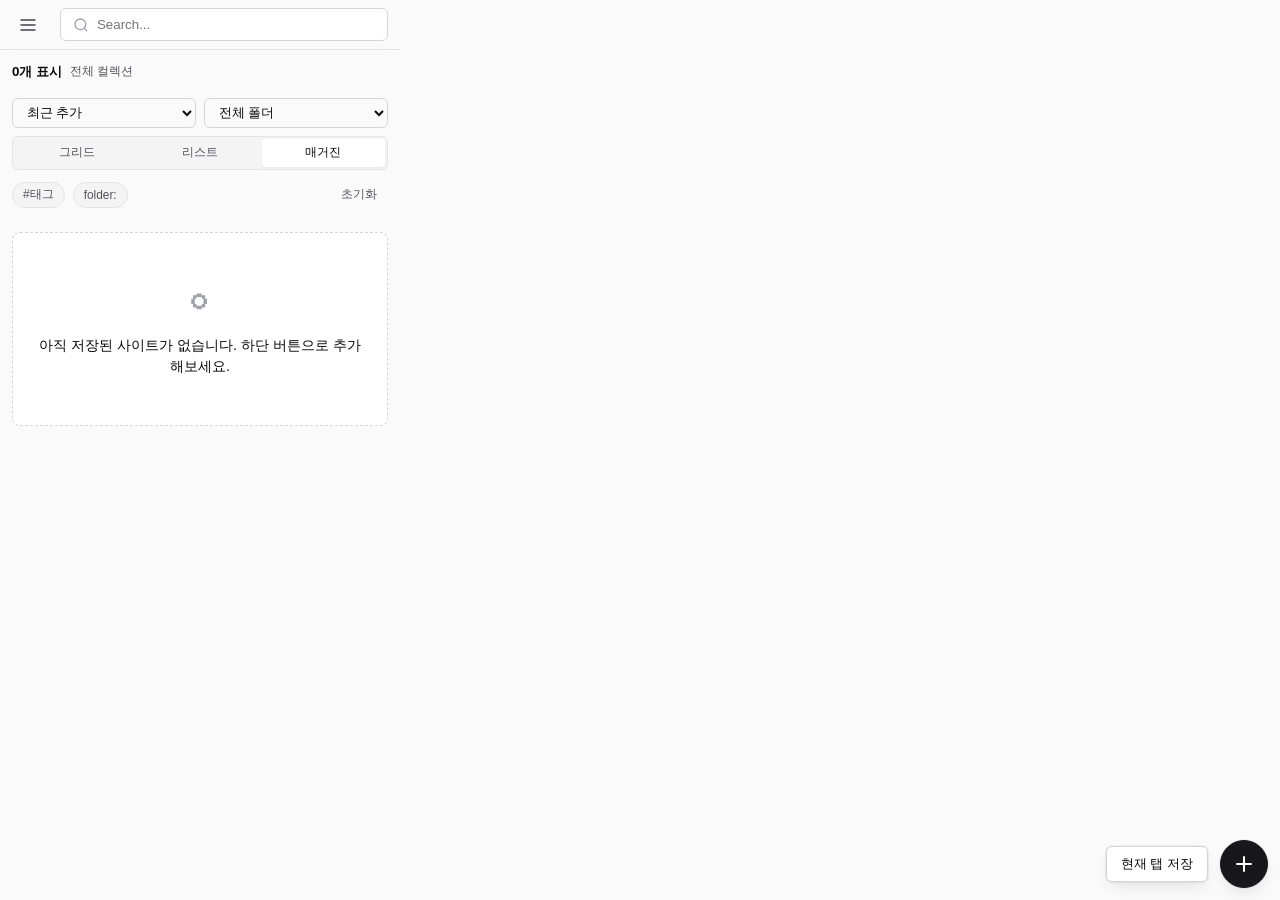
==== commit bb9dac38: "Refactor settings section and update bookmarklet functionality; enhance icon assets and manifest det" ====
--- a/extension/popup.html
+++ b/extension/popup.html
@@ -99,7 +99,9 @@
 
   <div class="bottom-cta">
     <button id="saveCurrentTabBtn" class="btn-base btn-outline shadow-float" data-tooltip="현재 탭 저장">현재 탭 저장</button>
-    <button id="openSheetBtn" class="btn-base btn-primary shadow-float" aria-label="새 사이트 추가">직접 추가</button>
+    <button id="openSheetBtn" class="btn-base btn-primary shadow-float fab" type="button" aria-label="직접 추가">
+      <svg width="24" height="24" viewBox="0 0 24 24" fill="none" stroke="currentColor" stroke-width="2" stroke-linecap="round"><line x1="12" y1="5" x2="12" y2="19"></line><line x1="5" y1="12" x2="19" y2="12"></line></svg>
+    </button>
   </div>
   <button id="scrollTopBtn" class="btn-icon shadow-float floating-up" type="button" hidden aria-label="맨 위로">
     <svg width="20" height="20" viewBox="0 0 24 24" fill="none" stroke="currentColor" stroke-width="2"><polyline points="18 15 12 9 6 15"></polyline></svg>
--- a/app-style.css
+++ b/app-style.css
@@ -363,6 +363,7 @@
 .btn-grid { display: grid; grid-template-columns: 1fr 1fr; gap: 8px; }
 .section-header-flex { display: flex; justify-content: space-between; align-items: center; margin-bottom: 12px; }
 .section-header-flex h3 { margin: 0; }
+.settings-section .helper-text + .btn-row { margin-top: 12px; }
 .status-badge { font-size: 0.75rem; padding: 2px 8px; border-radius: var(--radius-pill); font-weight: 600; }
 .status-badge.offline { background: var(--color-bg-hover); color: var(--color-text-secondary); }
 .status-badge.syncing { background: #DBEAFE; color: #1D4ED8; }
@@ -428,8 +429,7 @@
 .toast button:hover { opacity: 1; }
 @keyframes toastIn { from { opacity: 0; transform: translateY(20px) scale(0.95); } to { opacity: 1; transform: translateY(0) scale(1); } }
 
-/* FAB & Bottom Utils */
-.bottom-utils { position: fixed; left: 24px; bottom: 24px; z-index: 50; }
+/* FAB */
 .bottom-cta { position: fixed; right: 24px; bottom: 24px; z-index: 50; display: flex; gap: 12px; align-items: center; }
 .fab { width: 48px; height: 48px; border-radius: 24px; padding: 0; display: flex; justify-content: center; align-items: center; transition: width 0.2s; overflow: hidden; }
 .fab span { display: none; }
@@ -463,8 +463,10 @@
 body[data-app-context="extension"] .app-shell { display: flex; flex-direction: column; height: 100%; }
 body[data-app-context="extension"] .main-panel { flex: 1; overflow-y: auto; overflow-x: hidden; }
 body[data-app-context="extension"] .workspace-content { padding: 12px; }
-body[data-app-context="extension"] .side-panel { position: fixed; width: 80%; transform: translateX(-100%); z-index: 250; }
-body[data-app-context="extension"] .side-backdrop { display: block !important; }
+body[data-app-context="extension"] .side-panel { position: fixed; left: 0; top: 0; bottom: 0; width: 80%; height: 100%; transform: translateX(-100%); transition: transform var(--transition-fast); z-index: 250; }
+body[data-app-context="extension"].side-open .side-panel { transform: translateX(0); }
+body[data-app-context="extension"] .side-backdrop { position: fixed; inset: 0; z-index: 240; background: rgba(0,0,0,0.4); backdrop-filter: blur(4px); opacity: 0; pointer-events: none; transition: opacity var(--transition-fast); display: block !important; }
+body[data-app-context="extension"].side-open .side-backdrop { opacity: 1; pointer-events: auto; }
 body[data-app-context="extension"] .top-nav { padding: 8px 12px; }
 body[data-app-context="extension"] .nav-left { display: block; }
 body[data-app-context="extension"] .hero-stats { display: none; }
@@ -474,7 +476,6 @@
 body[data-app-context="extension"] .view-toggle { grid-column: 1 / -1; display: flex; }
 body[data-app-context="extension"] .view-toggle button { flex: 1; }
 body[data-app-context="extension"] .bottom-cta { bottom: 12px; right: 12px; }
-body[data-app-context="extension"] .bottom-utils { display: none; }
 body[data-app-context="extension"] .floating-bulk { bottom: 12px; width: calc(100% - 24px); border-radius: var(--radius-md); }
 body[data-app-context="extension"] .bulk-actions { flex-direction: column; align-items: stretch; }
 body[data-app-context="extension"] .modal-panel { width: calc(100% - 24px); max-height: calc(100% - 24px); }
